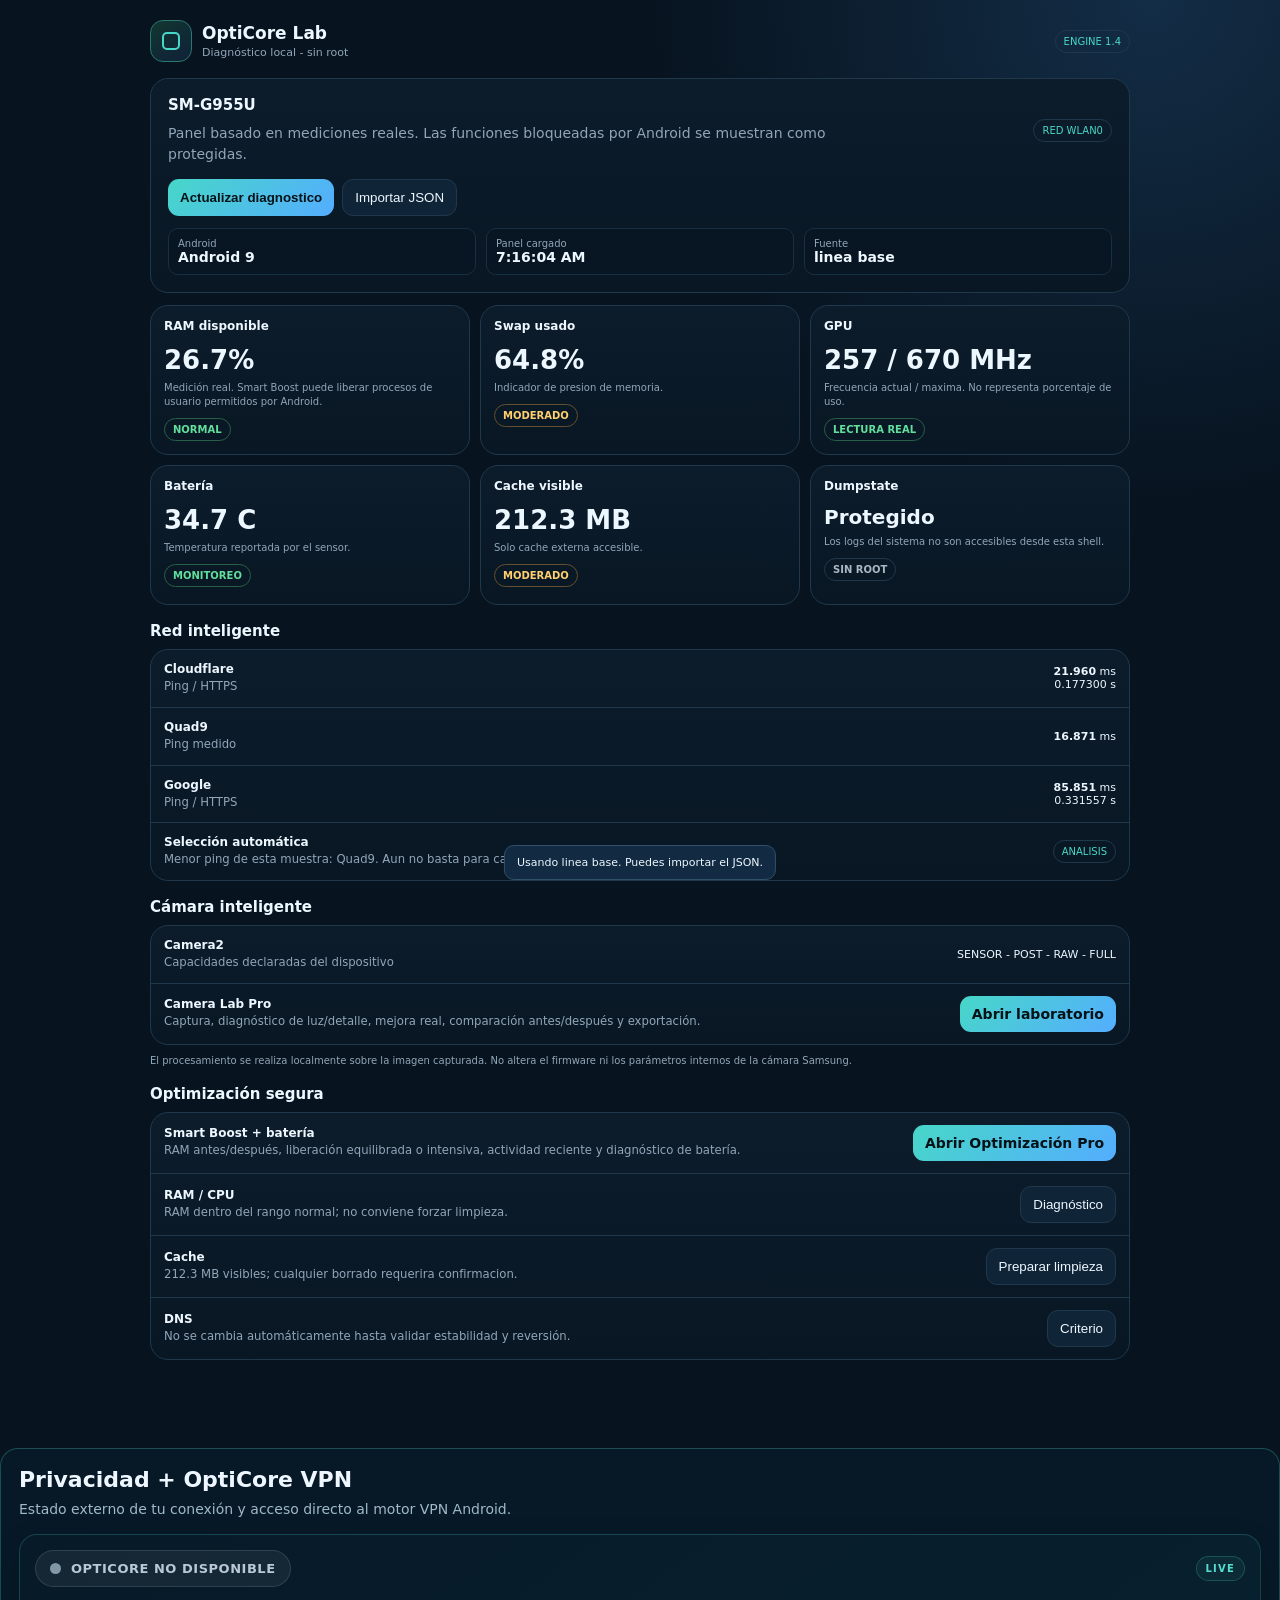
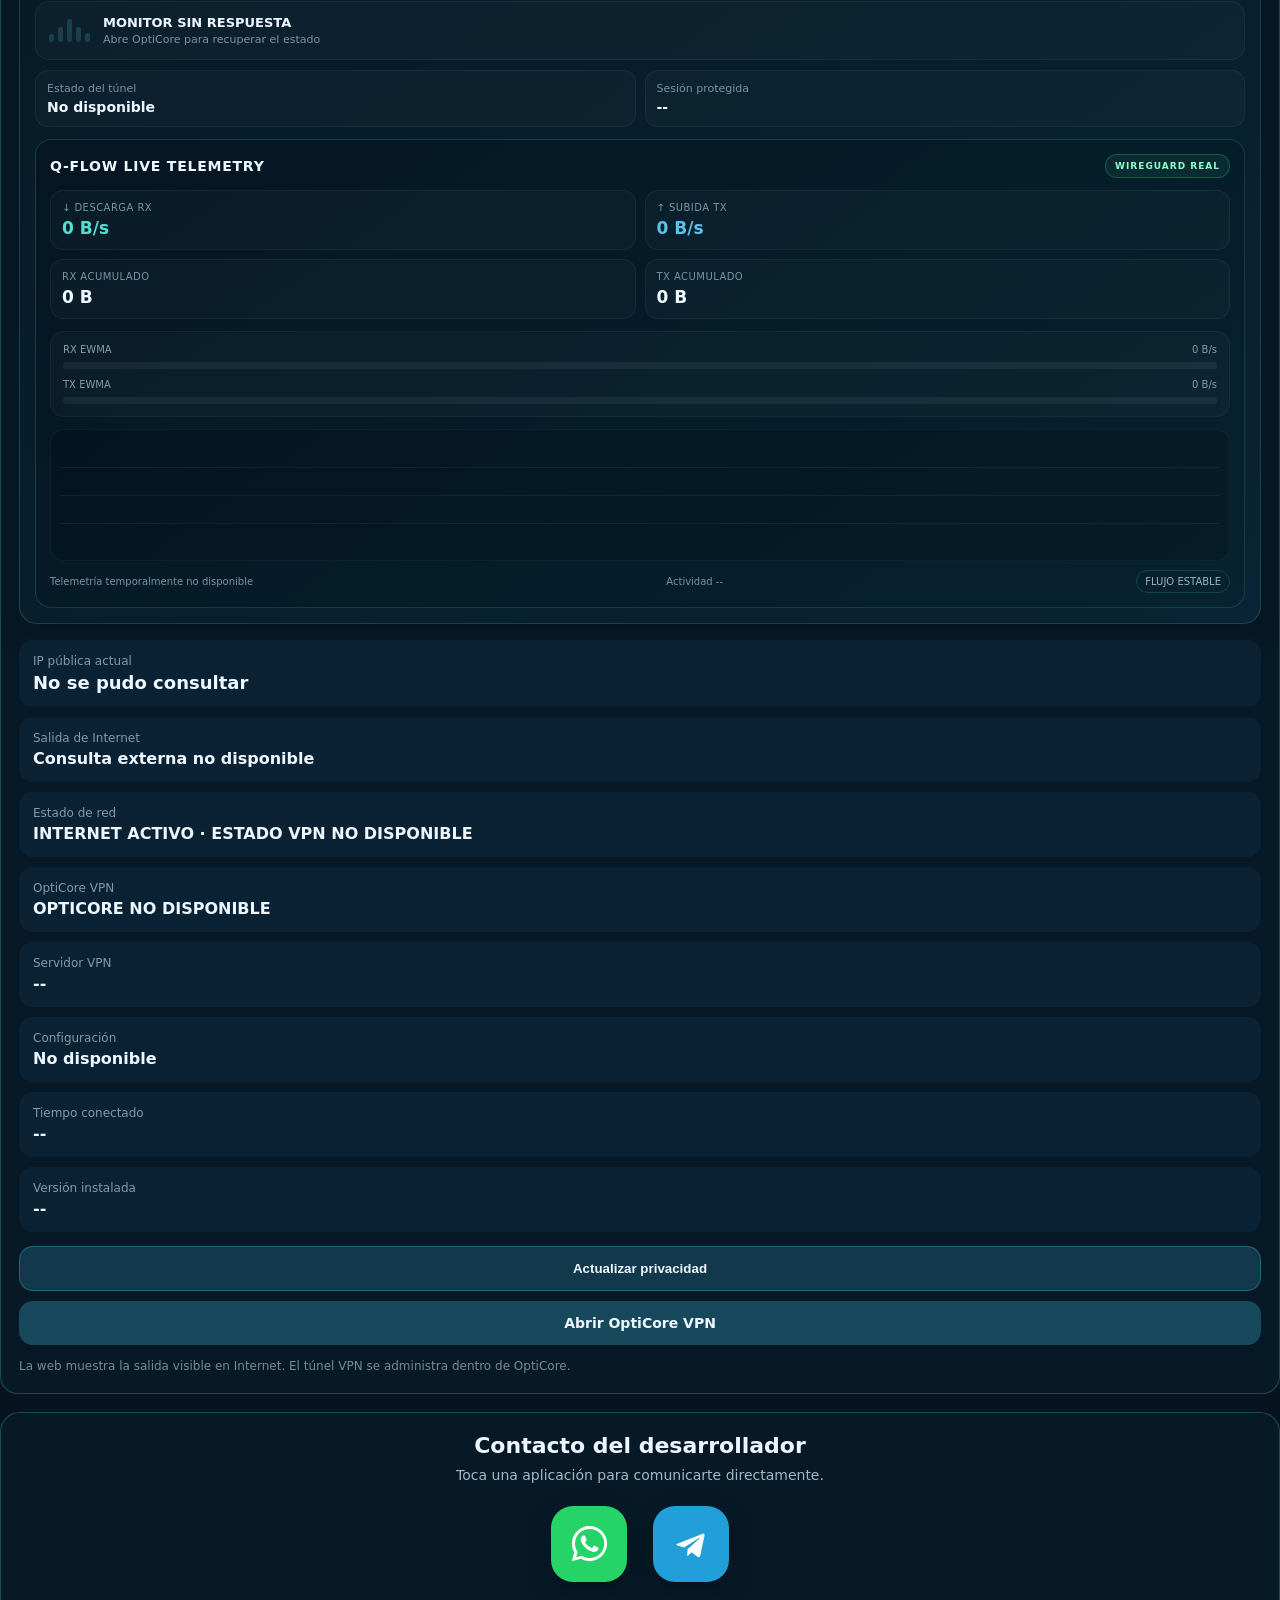
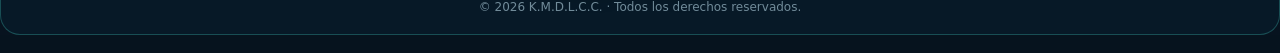
==== web/index.html @ 801ab7a9 "OptiCore 0.3.8: refresh PWA installer script" ====
<!doctype html>
<html lang="es">
<head><style id="opticore-no-flash">html{background:#06131e}body{opacity:1;transition:opacity .14s ease}html.oc-prepaint body{opacity:0;visibility:hidden}</style><script id="opticore-prepaint">document.documentElement.classList.add("oc-prepaint");window.addEventListener("load",function(){requestAnimationFrame(function(){requestAnimationFrame(function(){document.documentElement.classList.remove("oc-prepaint");});});});setTimeout(function(){document.documentElement.classList.remove("oc-prepaint");},2500);</script>
<meta charset="utf-8">
<meta name="viewport" content="width=device-width,initial-scale=1">
<meta name="theme-color" content="#07131f">

<style>
:root{
  --bg:#07131f;--panel:#0c1c2b;--panel2:#102437;--line:#20384c;
  --text:#edf7ff;--muted:#91a6b8;--accent:#47d7c8;--accent2:#70a8ff;
  --ok:#62df9c;--warn:#ffd06f;--lock:#aab7c3
}
*{box-sizing:border-box}
body{
  margin:0;background:
  radial-gradient(circle at 90% 0,#132d46 0,transparent 32rem),var(--bg);
  color:var(--text);font:14px system-ui,-apple-system,Segoe UI,sans-serif
}
.wrap{width:min(980px,calc(100% - 20px));margin:auto;padding:20px 0 70px}
.top,.heroTop,.row{display:flex;align-items:center;justify-content:space-between;gap:12px}
.brand{display:flex;gap:10px;align-items:center}
.logo{width:42px;height:42px;border:1px solid #2b786f;border-radius:13px;background:linear-gradient(145deg,#11372f,#102039);position:relative}
.logo:after{content:"";position:absolute;inset:11px;border:2px solid var(--accent);border-radius:5px}
h1,h2,h3,p{margin:0}
h1{font-size:17px}
h2{font-size:15px;margin-bottom:9px}
h3{font-size:12px}
.muted,.note,small{color:var(--muted)}
.muted{font-size:11px;margin-top:3px}
.tag,.st{font-size:10px;padding:5px 8px;border:1px solid var(--line);border-radius:999px}
.tag{color:var(--accent)}
.hero,.card,.panel{border:1px solid var(--line);background:linear-gradient(180deg,var(--panel),#091724);border-radius:18px}
.hero{padding:17px;margin-top:16px}
.hero p{margin-top:6px;line-height:1.5;color:var(--muted);max-width:680px}
.btns{display:flex;gap:8px;flex-wrap:wrap;margin-top:14px}
.btn,.mode{border:1px solid var(--line);background:var(--panel2);color:var(--text);padding:10px 12px;border-radius:11px}
.btn.primary{border:0;background:linear-gradient(135deg,var(--accent),#54adff);color:#041217;font-weight:800}
#file{display:none}
.meta,.grid{display:grid;gap:10px;margin-top:12px}
.meta{grid-template-columns:repeat(3,1fr)}
.meta div{border:1px solid #172f42;background:#081522;padding:9px;border-radius:10px}
.meta span{display:block;color:var(--muted);font-size:10px}
.grid{grid-template-columns:repeat(3,1fr)}
.card{padding:13px;min-height:140px}
.value{font-size:26px;font-weight:850;margin:12px 0 4px}
.note{font-size:10px;line-height:1.4}
.st{display:inline-block;margin-top:9px;font-weight:800}
.ok{color:var(--ok);border-color:#285f48}
.warn{color:var(--warn);border-color:#63502c}
.lock{color:var(--lock)}
.section{margin-top:17px}
.panel{overflow:hidden}
.row{padding:12px 13px;border-bottom:1px solid var(--line)}
.row:last-child{border:0}
.row strong{font-size:12px}
.right{text-align:right;font-size:11px}
.modes{display:flex;gap:7px;flex-wrap:wrap;padding:12px}
.mode.active{background:var(--accent);color:#041217;font-weight:800}
.info{margin-top:8px;color:var(--muted);font-size:10px;line-height:1.5}
.toast{position:fixed;left:50%;bottom:20px;transform:translate(-50%,25px);opacity:0;background:#122b42;border:1px solid #31516b;padding:10px 12px;border-radius:10px;transition:.2s;max-width:90%;font-size:11px}
.toast.on{opacity:1;transform:translate(-50%,0)}
footer{text-align:center;color:#61788b;font-size:9px;margin-top:22px}
@media(max-width:700px){
  .grid{grid-template-columns:1fr 1fr}.meta{grid-template-columns:1fr}
}
@media(max-width:390px){
  .value{font-size:22px}.card{padding:11px}
}
</style>
<style id="ui-polish-v2">
.row > div:first-child > strong{display:block;margin-bottom:3px}
.row > div:first-child > small{display:block;margin-top:2px;line-height:1.35}
.row .right{flex-shrink:0;margin-left:12px}
.row{align-items:center}
.modes{gap:8px}
.mode{min-height:44px}
.card .note{margin-top:6px}
@media(max-width:390px){
  .row{gap:10px}
  .row .right{max-width:48%}
  .mode{padding:10px 12px}
}
</style><link rel="stylesheet" href="/professional-ui.css?v=3"><link id="oc-favicon" rel="icon" type="image/svg+xml" href="data:image/svg+xml,%3Csvg xmlns=%22http://www.w3.org/2000/svg%22 viewBox=%220 0 64 64%22%3E%3Crect width=%2264%22 height=%2264%22 rx=%2216%22 fill=%22%2307131d%22/%3E%3Cpath d=%22M32 7 51 15v14c0 13-8 23-19 28-11-5-19-15-19-28V15z%22 fill=%22none%22 stroke=%22%2353dfcf%22 stroke-width=%224%22/%3E%3Cpath d=%22M21 31h8l4-10 5 22 4-12h7%22 fill=%22none%22 stroke=%22%235bc0eb%22 stroke-width=%224%22 stroke-linecap=%22round%22 stroke-linejoin=%22round%22/%3E%3C/svg%3E"><title>OptiCore Lab | Diagnóstico y Optimización Android</title><link rel="manifest" href="/manifest.webmanifest"><link rel="apple-touch-icon" href="/icon-192.svg"><meta name="mobile-web-app-capable" content="yes"><meta name="apple-mobile-web-app-capable" content="yes"><meta name="apple-mobile-web-app-status-bar-style" content="black-translucent"><script defer src="/pwa-install.js?v=4"></script></head>
<body>
<main class="wrap">
<header class="top">
  <div class="brand">
    <div class="logo"></div>
    <div>
      <h1>OptiCore Lab</h1>
      <div class="muted">Diagnóstico local - sin root</div>
    </div>
  </div>
  <span class="tag">ENGINE 1.4</span>
</header>

<section class="hero">
  <div class="heroTop">
    <div>
      <h2 id="model">Dispositivo</h2>
      <p>Panel basado en mediciones reales. Las funciones bloqueadas por Android se muestran como protegidas.</p>
    </div>
    <span class="tag" id="net">RED -</span>
  </div>

  <div class="btns">
    <button class="btn primary" id="reload">Actualizar diagnostico</button>
    <button class="btn" id="import">Importar JSON</button>
    <input id="file" type="file" accept=".json,application/json">
  </div>

  <div class="meta">
    <div><span>Android</span><b id="android">-</b></div>
    <div><span>Panel cargado</span><b id="time">-</b></div>
    <div><span>Fuente</span><b id="source">local</b></div>
  </div>
</section>

<section class="grid">
  <article class="card">
    <h3>RAM disponible</h3>
    <div class="value" id="ram">-</div>
    <div class="note">Medición real. Smart Boost puede liberar procesos de usuario permitidos por Android.</div>
    <span class="st" id="ramS">-</span>
  </article>

  <article class="card">
    <h3>Swap usado</h3>
    <div class="value" id="swap">-</div>
    <div class="note">Indicador de presion de memoria.</div>
    <span class="st" id="swapS">-</span>
  </article>

  <article class="card">
    <h3>GPU</h3>
    <div class="value" id="gpu">-</div>
    <div class="note">Frecuencia actual / maxima. No representa porcentaje de uso.</div>
    <span class="st ok">LECTURA REAL</span>
  </article>

  <article class="card">
    <h3>Batería</h3>
    <div class="value" id="temp">-</div>
    <div class="note">Temperatura reportada por el sensor.</div>
    <span class="st ok">MONITOREO</span>
  </article>

  <article class="card">
    <h3>Cache visible</h3>
    <div class="value" id="cache">-</div>
    <div class="note">Solo cache externa accesible.</div>
    <span class="st" id="cacheS">-</span>
  </article>

  <article class="card">
    <h3>Dumpstate</h3>
    <div class="value" style="font-size:20px">Protegido</div>
    <div class="note">Los logs del sistema no son accesibles desde esta shell.</div>
    <span class="st lock">SIN ROOT</span>
  </article>
</section>

<section class="section">
  <h2>Red inteligente</h2>
  <div class="panel">
    <div class="row">
      <div><strong>Cloudflare</strong><small>Ping / HTTPS</small></div>
      <div class="right"><b id="cfp">-</b> ms<br><span id="cfh">-</span> s</div>
    </div>
    <div class="row">
      <div><strong>Quad9</strong><small>Ping medido</small></div>
      <div class="right"><b id="q9p">-</b> ms</div>
    </div>
    <div class="row">
      <div><strong>Google</strong><small>Ping / HTTPS</small></div>
      <div class="right"><b id="gp">-</b> ms<br><span id="gh">-</span> s</div>
    </div>
    <div class="row">
      <div><strong>Selección automática</strong><small id="netAdvice">Necesita varias muestras antes de cambiar DNS.</small></div>
      <span class="tag">ANALISIS</span>
    </div>
  </div>
</section>

<section class="section">
  <h2>Cámara inteligente</h2>
  <div class="panel">
    <div class="row">
      <div><strong>Camera2</strong><small>Capacidades declaradas del dispositivo</small></div>
      <div class="right" id="cam">-</div>
    </div>
    <div class="row">
      <div><strong>Camera Lab Pro</strong><small>Captura, diagnóstico de luz/detalle, mejora real, comparación antes/después y exportación.</small></div>
      <a class="btn primary" href="./camera-lab-pro.html" style="text-decoration:none;text-align:center">Abrir laboratorio</a>
    </div>
  </div>
  <div class="info">El procesamiento se realiza localmente sobre la imagen capturada. No altera el firmware ni los parámetros internos de la cámara Samsung.</div>
</section>

<section class="section">
  <h2>Optimización segura</h2>
  <div class="panel">
    <div class="row">
      <div><strong>Smart Boost + batería</strong><small>RAM antes/después, liberación equilibrada o intensiva, actividad reciente y diagnóstico de batería.</small></div>
      <a class="btn primary" href="./optimizer-pro.html" style="text-decoration:none;text-align:center">Abrir Optimización Pro</a>
    </div>
    <div class="row">
      <div><strong>RAM / CPU</strong><small id="ramAdvice">-</small></div>
      <button class="btn" id="rbtn">Diagnóstico</button>
    </div>
    <div class="row">
      <div><strong>Cache</strong><small id="cacheAdvice">-</small></div>
      <button class="btn" id="cbtn">Preparar limpieza</button>
    </div>
    <div class="row">
      <div><strong>DNS</strong><small>No se cambia automáticamente hasta validar estabilidad y reversión.</small></div>
      <button class="btn" id="dbtn">Criterio</button>
    </div>
  </div>
</section>

</main>

<div class="toast" id="toast"></div>

<script>
const FALLBACK={
  engine_version:"1.1",
  model:"SM-G955U",
  android:"9",
  ram_available_percent:26.7,
  ram_state:"NORMAL",
  swap_used_percent:64.8,
  swap_state:"MODERADO",
  gpu_current_mhz:257,
  gpu_max_mhz:670,
  battery_celsius:"34.7",
  cache_visible_mb:212.3,
  cache_state:"MODERADO",
  network_interface:"wlan0",
  cloudflare_ping_ms:"21.960",
  quad9_ping_ms:"16.871",
  google_ping_ms:"85.851",
  cloudflare_doh_seconds:"0.177300",
  google_doh_seconds:"0.331557",
  camera_manual_sensor:1,
  camera_manual_processing:1,
  camera_raw:1,
  camera_full:1
};

let DATA=FALLBACK;
const $=id=>document.getElementById(id);

function toast(msg){
  const t=$("toast");
  t.textContent=msg;
  t.classList.add("on");
  clearTimeout(window.__toastTimer);
  window.__toastTimer=setTimeout(()=>t.classList.remove("on"),2200);
}

function stateClass(v){
  if(v==="NORMAL"||v==="BAJO") return "ok";
  if(v==="MODERADO") return "warn";
  return "lock";
}

function render(d,source){
  DATA=d;
  $("model").textContent=d.model||"Dispositivo";
  $("android").textContent="Android "+(d.android||"-");
  $("time").textContent=new Date().toLocaleTimeString();
  $("source").textContent=source;
  $("net").textContent="RED "+String(d.network_interface||"-").toUpperCase();

  $("ram").textContent=d.ram_available_percent+"%";
  $("swap").textContent=d.swap_used_percent+"%";
  $("gpu").textContent=d.gpu_current_mhz+" / "+d.gpu_max_mhz+" MHz";
  $("temp").textContent=d.battery_celsius+" C";
  $("cache").textContent=d.cache_visible_mb+" MB";

  [["ramS",d.ram_state],["swapS",d.swap_state],["cacheS",d.cache_state]].forEach(([id,val])=>{
    const el=$(id);
    el.textContent=val;
    el.className="st "+stateClass(val);
  });

  $("cfp").textContent=d.cloudflare_ping_ms;
  $("q9p").textContent=d.quad9_ping_ms;
  $("gp").textContent=d.google_ping_ms;
  $("cfh").textContent=d.cloudflare_doh_seconds;
  $("gh").textContent=d.google_doh_seconds;

  const caps=[];
  if(+d.camera_manual_sensor) caps.push("SENSOR");
  if(+d.camera_manual_processing) caps.push("POST");
  if(+d.camera_raw) caps.push("RAW");
  if(+d.camera_full) caps.push("FULL");
  $("cam").textContent=caps.join(" - ")||"No detectado";

  $("ramAdvice").textContent=
    d.ram_state==="NORMAL"
      ?"RAM dentro del rango normal; no conviene forzar limpieza."
      :"Revisar presion de memoria antes de actuar.";

  $("cacheAdvice").textContent=
    d.cache_visible_mb+" MB visibles; cualquier borrado requerira confirmacion.";

  const samples=[
    ["Cloudflare",Number(d.cloudflare_ping_ms)],
    ["Quad9",Number(d.quad9_ping_ms)],
    ["Google",Number(d.google_ping_ms)]
  ].filter(x=>Number.isFinite(x[1])).sort((a,b)=>a[1]-b[1]);

  if(samples[0]){
    $("netAdvice").textContent=
      "Menor ping de esta muestra: "+samples[0][0]+
      ". Aun no basta para cambiar DNS.";
  }
}

async function loadJson(){
  try{
    const r=await fetch("data/device-status.json?t="+Date.now(),{cache:"no-store"});
    if(!r.ok) throw new Error("HTTP");
    const d=await r.json();
    render(d,"device-status.json");
    toast("Diagnóstico cargado");
  }catch(e){
    render(DATA,"linea base");
    toast("Usando linea base. Puedes importar el JSON.");
  }
}

$("reload").onclick=loadJson;
$("import").onclick=()=>$("file").click();

$("file").onchange=async e=>{
  try{
    const file=e.target.files[0];
    if(!file) return;
    const d=JSON.parse(await file.text());
    render(d,"JSON importado");
    toast("JSON importado");
  }catch(e){
    toast("JSON no valido");
  }
};

document.querySelectorAll(".mode[data-m]").forEach(btn=>{
  btn.onclick=()=>{
    document.querySelectorAll(".mode[data-m]").forEach(x=>x.classList.remove("active"));
    btn.classList.add("active");
    localStorage.setItem("dolCam",btn.dataset.m);
    toast("Perfil "+btn.dataset.m+" seleccionado");
  };
});

const resetCameraMode=$("reset");
if(resetCameraMode){
  resetCameraMode.onclick=()=>{
    localStorage.removeItem("dolCam");
    document.querySelectorAll(".mode[data-m]").forEach(x=>{
      x.classList.toggle("active",x.dataset.m==="AUTO");
    });
    toast("Perfil restaurado a Auto");
  };
}

$("rbtn").onclick=()=>{
  toast(DATA.ram_state==="NORMAL"
    ?"No se recomienda liberar RAM agresivamente."
    :"Primero hay que medir la presion real de memoria.");
};

$("cbtn").onclick=()=>{
  toast("Modo seguro: todavia no se ha borrado nada.");
};

$("dbtn").onclick=()=>{
  toast("DNS automatico: multiples muestras, estabilidad y reversion.");
};

const savedMode=localStorage.getItem("dolCam");
if(savedMode){
  document.querySelectorAll(".mode[data-m]").forEach(x=>{
    x.classList.toggle("active",x.dataset.m===savedMode);
  });
}

render(FALLBACK,"linea base");
loadJson();
</script>
<script src="/live.js?v=4"></script><script src="/smart-clean.js?v=4"></script><script src="/professional-ui.js?v=3"></script><script src="/cache-sync.js?v=4"></script><script src="/connection-guard.js?v=3"></script><script src="/resource-panel.js?v=3"></script><script src="/resource-summary.js?v=3"></script><section id="opticore-bridge-v1" style="margin:18px 0;padding:18px;border:1px solid rgba(72,213,202,.28);border-radius:18px;background:rgba(7,27,41,.86)">
<div style="font-size:22px;font-weight:800;color:#eef7ff">Privacidad + OptiCore VPN</div>
<div style="margin-top:7px;color:#9fb9c8;line-height:1.5">Estado externo de tu conexión y acceso directo al motor VPN Android.</div>
<div style="display:grid;gap:10px;margin-top:16px">
<div style="padding:14px;border-radius:14px;background:rgba(13,38,56,.75)"><div style="font-size:12px;color:#7f9aaa">IP pública actual</div><div id="opticorePublicIp" style="font-size:18px;font-weight:800;margin-top:4px">Comprobando...</div></div>
<div style="padding:14px;border-radius:14px;background:rgba(13,38,56,.75)"><div style="font-size:12px;color:#7f9aaa">Salida de Internet</div><div id="opticoreLocation" style="font-size:16px;font-weight:700;margin-top:4px">Comprobando...</div></div>
<div style="padding:14px;border-radius:14px;background:rgba(13,38,56,.75)"><div style="font-size:12px;color:#7f9aaa">Estado de red</div><div id="opticoreNetwork" style="font-size:16px;font-weight:700;margin-top:4px">Analizando...</div></div>
</div>
<button id="opticoreRefresh" style="width:100%;margin-top:14px;padding:14px;border-radius:14px;border:1px solid rgba(72,213,202,.3);background:#12384b;color:#eef7ff;font-weight:800">Actualizar privacidad</button>
<a href="opticorevpn://control" style="display:block;margin-top:10px;padding:14px 16px;border-radius:14px;text-align:center;text-decoration:none;font-weight:800;background:#17485b;color:#eef7ff">Abrir OptiCore VPN</a>
<div style="margin-top:12px;font-size:12px;line-height:1.5;color:#718b99">La web muestra la salida visible en Internet. El túnel VPN se administra dentro de OptiCore.</div>
</section>
<script id="opticore-bridge-v2-script">
(function(){
var ip=document.getElementById("opticorePublicIp");
var loc=document.getElementById("opticoreLocation");
var net=document.getElementById("opticoreNetwork");
var btn=document.getElementById("opticoreRefresh");
async function refreshPrivacy(){
if(!navigator.onLine){net.textContent="SIN CONEXIÓN";ip.textContent="No disponible";loc.textContent="No disponible";return;}
net.textContent="INTERNET ACTIVO";ip.textContent="Comprobando...";loc.textContent="Comprobando...";btn.disabled=true;
try{
var r=await fetch("https://ipapi.co/json/?t="+Date.now(),{cache:"no-store"});
if(!r.ok)throw new Error("http");
var d=await r.json();
ip.textContent=d.ip||"No disponible";
var p=[];if(d.country_name)p.push(d.country_name);if(d.city)p.push(d.city);
loc.textContent=p.length?p.join(" · "):"Ubicación no disponible";
}catch(e){ip.textContent="No se pudo consultar";loc.textContent="Consulta externa no disponible";}
btn.disabled=false;
}
btn.addEventListener("click",refreshPrivacy);
window.addEventListener("online",refreshPrivacy);
window.addEventListener("offline",refreshPrivacy);
refreshPrivacy();
})();
</script>
<section id="developer-contact-v3" style="margin:18px 0;padding:20px;border:1px solid rgba(72,213,202,.28);border-radius:20px;background:rgba(7,27,41,.86);text-align:center">
<div style="font-size:22px;font-weight:800;color:#eef7ff">Contacto del desarrollador</div>
<div style="margin-top:7px;color:#9fb9c8;line-height:1.5">Toca una aplicación para comunicarte directamente.</div>
<div style="display:flex;justify-content:center;align-items:center;gap:26px;margin-top:20px">
<a href="whatsapp://send?phone=50767833122" aria-label="Abrir WhatsApp" title="WhatsApp" style="width:76px;height:76px;display:flex;align-items:center;justify-content:center;border-radius:22px;background:#25D366;box-shadow:0 8px 22px rgba(0,0,0,.28);text-decoration:none;transition:transform .15s ease">
<svg viewBox="0 0 32 32" width="47" height="47" aria-hidden="true"><path fill="#fff" d="M16.03 4C9.39 4 4 9.39 4 16.03c0 2.12.55 4.18 1.59 6L4 28l6.13-1.55a12 12 0 0 0 5.9 1.55h.01C22.68 28 28 22.61 28 16S22.67 4 16.03 4zm0 21.98h-.01a9.94 9.94 0 0 1-5.06-1.39l-.36-.21-3.64.92.97-3.54-.24-.37A9.96 9.96 0 1 1 16.03 25.98zm5.47-7.46c-.3-.15-1.77-.87-2.04-.97-.27-.1-.47-.15-.67.15-.2.3-.77.97-.94 1.17-.17.2-.35.22-.65.07-.3-.15-1.27-.47-2.42-1.5-.89-.8-1.5-1.78-1.67-2.08-.18-.3-.02-.46.13-.61.14-.14.3-.35.45-.52.15-.18.2-.3.3-.5.1-.2.05-.37-.02-.52-.08-.15-.67-1.61-.92-2.2-.24-.58-.49-.5-.67-.51h-.57c-.2 0-.52.08-.79.37-.27.3-1.04 1.02-1.04 2.49s1.07 2.89 1.22 3.09c.15.2 2.1 3.21 5.08 4.5.71.31 1.27.49 1.7.63.71.23 1.36.2 1.87.12.57-.09 1.77-.72 2.02-1.42.25-.7.25-1.3.17-1.42-.07-.13-.27-.2-.57-.35z"/></svg>
</a>
<a href="tg://resolve?domain=kc_c1990" aria-label="Abrir Telegram" title="Telegram" style="width:76px;height:76px;display:flex;align-items:center;justify-content:center;border-radius:22px;background:#229ED9;box-shadow:0 8px 22px rgba(0,0,0,.28);text-decoration:none;transition:transform .15s ease">
<svg viewBox="0 0 240 240" width="48" height="48" aria-hidden="true"><path fill="#fff" d="M179.1 69.3L54.5 117.3c-8.5 3.4-8.4 8.1-1.6 10.2l31.9 10 73.8-46.6c3.5-2.1 6.7-1 4.1 1.3l-59.8 54-2.2 32.8c3.2 0 4.6-1.5 6.4-3.2l15.4-15 32 23.6c5.9 3.2 10.1 1.6 11.6-5.5l21.2-99.8c2.2-8.7-3.3-12.6-8.2-10.4z"/></svg>
</a>
</div>
<div style="margin-top:18px;font-size:12px;color:#718b99">© 2026 K.M.D.L.C.C. · Todos los derechos reservados.</div>
</section>
<style id="opticore-status-pro-v1">
.oc-secmon{margin:14px 0 16px;padding:15px;border-radius:18px;background:linear-gradient(145deg,rgba(7,26,40,.96),rgba(10,39,55,.82));border:1px solid rgba(83,223,207,.20);box-shadow:0 12px 30px rgba(0,0,0,.18)}
.oc-sec-head{display:flex;align-items:center;justify-content:space-between;gap:10px;flex-wrap:wrap}
.oc-pill{display:inline-flex;align-items:center;gap:10px;padding:10px 14px;border-radius:999px;font-size:13px;font-weight:900;letter-spacing:.04em;border:1px solid rgba(255,255,255,.08)}
.oc-dot{width:11px;height:11px;border-radius:50%}
.oc-pill.on{color:#a8ffd0;background:rgba(28,101,68,.25);border-color:rgba(73,227,138,.32)}
.oc-pill.on .oc-dot{background:#49e38a;animation:ocPulse 1.7s infinite}
.oc-pill.off{color:#ffb0bd;background:rgba(105,30,47,.25);border-color:rgba(255,95,122,.30)}
.oc-pill.off .oc-dot{background:#ff5f7a}
.oc-pill.wait{color:#ffe09b;background:rgba(113,83,22,.22);border-color:rgba(244,185,66,.28)}
.oc-pill.wait .oc-dot{background:#f4b942;animation:ocPulseAmber 1.4s infinite}
.oc-pill.na{color:#b8c9d5;background:rgba(80,95,108,.20);border-color:rgba(160,180,195,.18)}
.oc-pill.na .oc-dot{background:#8297a5}
.oc-live{font-size:10px;font-weight:900;letter-spacing:.12em;color:#53dfcf;padding:6px 9px;border-radius:999px;border:1px solid rgba(83,223,207,.22);background:rgba(83,223,207,.06)}
.oc-flow{display:flex;align-items:center;gap:12px;margin-top:14px;padding:13px;border-radius:14px;background:rgba(255,255,255,.025);border:1px solid rgba(255,255,255,.05)}
.oc-bars{height:24px;display:flex;align-items:flex-end;gap:4px;min-width:42px}
.oc-bars i{display:block;width:5px;border-radius:999px;background:linear-gradient(180deg,#53dfcf,#5bc0eb);transform-origin:bottom;animation:ocBar 1s ease-in-out infinite}
.oc-bars i:nth-child(1){height:8px;animation-delay:0s}.oc-bars i:nth-child(2){height:15px;animation-delay:.12s}.oc-bars i:nth-child(3){height:23px;animation-delay:.24s}.oc-bars i:nth-child(4){height:15px;animation-delay:.36s}.oc-bars i:nth-child(5){height:9px;animation-delay:.48s}
.oc-bars.idle i{animation:none;opacity:.18}
.oc-flow-main{min-width:0;flex:1}.oc-flow-title{font-size:13px;font-weight:900;color:#eef7ff}.oc-flow-sub{font-size:11px;color:#7894a5;margin-top:3px;overflow:hidden;text-overflow:ellipsis;white-space:nowrap}
.oc-sec-grid{display:grid;grid-template-columns:1fr 1fr;gap:9px;margin-top:10px}
.oc-mini{padding:11px;border-radius:13px;background:rgba(255,255,255,.025);border:1px solid rgba(255,255,255,.05)}
.oc-mini-k{font-size:11px;color:#7894a5}.oc-mini-v{margin-top:4px;font-size:14px;font-weight:850;color:#eef7ff}
@keyframes ocBar{0%,100%{transform:scaleY(.35);opacity:.4}50%{transform:scaleY(1);opacity:1}}
@keyframes ocPulse{0%{box-shadow:0 0 0 0 rgba(73,227,138,.55)}70%{box-shadow:0 0 0 10px rgba(73,227,138,0)}100%{box-shadow:0 0 0 0 rgba(73,227,138,0)}}
@keyframes ocPulseAmber{0%{box-shadow:0 0 0 0 rgba(244,185,66,.5)}70%{box-shadow:0 0 0 10px rgba(244,185,66,0)}100%{box-shadow:0 0 0 0 rgba(244,185,66,0)}}
</style>
<script id="opticore-status-pro-v1-script">
(function(){
function fmt(total){total=Math.max(0,Number(total)||0);var h=Math.floor(total/3600),m=Math.floor((total%3600)/60),s=Math.floor(total%60);function p(n){return n<10?"0"+n:n}return h>0?h+":"+p(m)+":"+p(s):p(m)+":"+p(s)}
function ensure(){var host=document.getElementById("opticore-bridge-v1");if(!host)return null;var box=document.getElementById("ocSecurityMonitor");if(box)return box;box=document.createElement("div");box.id="ocSecurityMonitor";box.className="oc-secmon";box.innerHTML="<div class=\"oc-sec-head\"><div id=\"ocMainPill\" class=\"oc-pill wait\"><span class=\"oc-dot\"></span><span id=\"ocMainText\">VERIFICANDO VPN</span></div><div class=\"oc-live\">LIVE</div></div><div class=\"oc-flow\"><div id=\"ocBars\" class=\"oc-bars idle\"><i></i><i></i><i></i><i></i><i></i></div><div class=\"oc-flow-main\"><div id=\"ocFlowTitle\" class=\"oc-flow-title\">Analizando túnel seguro</div><div id=\"ocFlowSub\" class=\"oc-flow-sub\">Esperando estado de OptiCore</div></div></div><div class=\"oc-sec-grid\"><div class=\"oc-mini\"><div class=\"oc-mini-k\">Estado del túnel</div><div id=\"ocTunnelPro\" class=\"oc-mini-v\">Comprobando...</div></div><div class=\"oc-mini\"><div class=\"oc-mini-k\">Sesión protegida</div><div id=\"ocSessionPro\" class=\"oc-mini-v\">--</div></div></div>";var grid=document.getElementById("opticoreNetwork");var anchor=grid&&grid.parentElement&&grid.parentElement.parentElement;if(anchor&&anchor.parentElement===host)host.insertBefore(box,anchor);else host.appendChild(box);return box}
function paint(mode,d){ensure();var pill=document.getElementById("ocMainPill"),txt=document.getElementById("ocMainText"),bars=document.getElementById("ocBars"),title=document.getElementById("ocFlowTitle"),sub=document.getElementById("ocFlowSub"),tun=document.getElementById("ocTunnelPro"),ses=document.getElementById("ocSessionPro");if(!pill)return;pill.className="oc-pill "+mode;if(mode==="on"){txt.textContent="VPN PROTEGIDA";bars.className="oc-bars";title.textContent="CANAL CIFRADO ACTIVO";sub.textContent=d&&d.endpoint?d.endpoint:"OptiCore VPN";tun.textContent="WireGuard conectado";ses.textContent=fmt(d&&d.connected_seconds)}else if(mode==="off"){txt.textContent="VPN DESCONECTADA";bars.className="oc-bars idle";title.textContent="TÚNEL INACTIVO";sub.textContent="El tráfico no está usando OptiCore VPN";tun.textContent="Desconectado";ses.textContent="00:00"}else if(mode==="na"){txt.textContent="OPTICORE NO DISPONIBLE";bars.className="oc-bars idle";title.textContent="MONITOR SIN RESPUESTA";sub.textContent="Abre OptiCore para recuperar el estado";tun.textContent="No disponible";ses.textContent="--"}else{txt.textContent="VERIFICANDO VPN";bars.className="oc-bars";title.textContent="ANALIZANDO TÚNEL";sub.textContent="Consultando OptiCore local";tun.textContent="Comprobando...";ses.textContent="--"}}
async function refresh(){ensure();if(!navigator.onLine){paint("off");return}try{var r=await fetch("http://127.0.0.1:8767/status?t="+Date.now(),{cache:"no-store"});if(!r.ok)throw new Error("http");var d=await r.json();paint(d.connected?"on":"off",d)}catch(e){paint("na")}}
if(document.readyState==="loading"){document.addEventListener("DOMContentLoaded",function(){ensure();refresh()})}else{ensure();refresh()}
setInterval(refresh,3000);window.addEventListener("focus",refresh);window.addEventListener("online",refresh);window.addEventListener("offline",refresh);
})();
</script>
<style id="qflow-live-v2-style">
#qflowLiveV2{margin-top:12px;padding:14px;border-radius:16px;border:1px solid rgba(83,223,207,.18);background:linear-gradient(145deg,rgba(5,22,34,.96),rgba(7,34,48,.86));overflow:hidden}
.qf-head{display:flex;align-items:center;justify-content:space-between;gap:10px;margin-bottom:12px}
.qf-title{font-size:14px;font-weight:900;letter-spacing:.055em;color:#eefaff}
.qf-real{font-size:9px;font-weight:900;letter-spacing:.11em;padding:6px 9px;border-radius:999px;color:#8effc4;background:rgba(73,227,138,.08);border:1px solid rgba(73,227,138,.25)}
.qf-grid{display:grid;grid-template-columns:1fr 1fr;gap:9px}
.qf-cell{padding:11px;border-radius:13px;background:rgba(255,255,255,.025);border:1px solid rgba(255,255,255,.05);min-width:0}
.qf-k{font-size:10px;letter-spacing:.045em;color:#7894a5}
.qf-v{font-size:17px;font-weight:900;margin-top:5px;color:#eefaff;overflow:hidden;text-overflow:ellipsis;white-space:nowrap}
.qf-v.rx{color:#53dfcf}.qf-v.tx{color:#5bc0eb}
.qf-meter{margin-top:12px;padding:12px;border-radius:14px;background:rgba(255,255,255,.022);border:1px solid rgba(255,255,255,.045)}
.qf-meter-head{display:flex;justify-content:space-between;gap:8px;align-items:center;font-size:10px;color:#839dab;margin-bottom:7px}
.qf-track{height:7px;border-radius:999px;background:rgba(255,255,255,.06);overflow:hidden}
.qf-fill{height:100%;width:0;border-radius:999px;transition:width .45s ease}
#qfRxFill{background:linear-gradient(90deg,#1c756f,#53dfcf)}
#qfTxFill{background:linear-gradient(90deg,#285c86,#5bc0eb)}
.qf-chart{margin-top:12px;padding:9px;border-radius:14px;background:rgba(0,0,0,.13);border:1px solid rgba(255,255,255,.045)}
#qfCanvas{display:block;width:100%;height:112px}
.qf-foot{display:flex;align-items:center;justify-content:space-between;gap:8px;margin-top:9px;font-size:10px;color:#7894a5;flex-wrap:wrap}
.qf-burst{padding:5px 8px;border-radius:999px;border:1px solid rgba(83,223,207,.18);color:#9ab3c0}
.qf-burst.hot{color:#ffd67a;border-color:rgba(255,190,70,.30);background:rgba(255,190,70,.07)}
@media(max-width:430px){.qf-v{font-size:15px}.qf-grid{gap:7px}.qf-cell{padding:10px}}
</style>
<script id="qflow-live-v2">
(function(){
var API="http://127.0.0.1:8767/status";
var rxHistory=[];
var txHistory=[];
var MAX_POINTS=48;
function num(v){v=Number(v);return Number.isFinite(v)&&v>0?v:0}
function fmtRate(v){v=num(v);if(v>=1048576)return (v/1048576).toFixed(2)+" MB/s";if(v>=1024)return (v/1024).toFixed(1)+" KB/s";return Math.round(v)+" B/s"}
function fmtBytes(v){v=num(v);if(v>=1073741824)return (v/1073741824).toFixed(2)+" GB";if(v>=1048576)return (v/1048576).toFixed(2)+" MB";if(v>=1024)return (v/1024).toFixed(1)+" KB";return Math.round(v)+" B"}
function ensure(){
var host=document.getElementById("ocSecurityMonitor");
if(!host)return null;
var old=document.getElementById("qflowLiveV2");
if(old)return old;
var box=document.createElement("section");
box.id="qflowLiveV2";
box.innerHTML=`<div class="qf-head"><div class="qf-title">Q-FLOW LIVE TELEMETRY</div><div class="qf-real">WIREGUARD REAL</div></div><div class="qf-grid"><div class="qf-cell"><div class="qf-k">↓ DESCARGA RX</div><div id="qfRxRate" class="qf-v rx">0 B/s</div></div><div class="qf-cell"><div class="qf-k">↑ SUBIDA TX</div><div id="qfTxRate" class="qf-v tx">0 B/s</div></div><div class="qf-cell"><div class="qf-k">RX ACUMULADO</div><div id="qfRxTotal" class="qf-v">0 B</div></div><div class="qf-cell"><div class="qf-k">TX ACUMULADO</div><div id="qfTxTotal" class="qf-v">0 B</div></div></div><div class="qf-meter"><div class="qf-meter-head"><span>RX EWMA</span><span id="qfRxSmooth">0 B/s</span></div><div class="qf-track"><div id="qfRxFill" class="qf-fill"></div></div><div class="qf-meter-head" style="margin-top:10px"><span>TX EWMA</span><span id="qfTxSmooth">0 B/s</span></div><div class="qf-track"><div id="qfTxFill" class="qf-fill"></div></div></div><div class="qf-chart"><canvas id="qfCanvas"></canvas></div><div class="qf-foot"><span id="qfSamples">Esperando telemetría...</span><span id="qfActivity">Actividad --</span><span id="qfBurst" class="qf-burst">FLUJO ESTABLE</span></div>`;
host.appendChild(box);
return box;
}
function historyPush(a,b){rxHistory.push(a);txHistory.push(b);if(rxHistory.length>MAX_POINTS)rxHistory.shift();if(txHistory.length>MAX_POINTS)txHistory.shift()}
function activityIndex(v){v=num(v);var max=5*1024*1024;var x=Math.log1p(v)/Math.log1p(max);return Math.max(0,Math.min(100,Math.round(x*100)))}
function draw(){
var canvas=document.getElementById("qfCanvas");if(!canvas)return;
var rect=canvas.getBoundingClientRect();var dpr=Math.min(window.devicePixelRatio||1,2);var w=Math.max(280,Math.round(rect.width));var h=112;
canvas.width=Math.round(w*dpr);canvas.height=Math.round(h*dpr);
var c=canvas.getContext("2d");c.setTransform(dpr,0,0,dpr,0,0);c.clearRect(0,0,w,h);
c.strokeStyle="rgba(255,255,255,.055)";c.lineWidth=1;
for(var g=1;g<4;g++){var gy=Math.round(h*g/4)+.5;c.beginPath();c.moveTo(0,gy);c.lineTo(w,gy);c.stroke()}
var maxV=1;for(var i=0;i<rxHistory.length;i++){maxV=Math.max(maxV,rxHistory[i],txHistory[i])}
function line(arr,color){if(arr.length<2)return;c.beginPath();for(var j=0;j<arr.length;j++){var x=(j/(MAX_POINTS-1))*w;var y=h-8-(arr[j]/maxV)*(h-18);if(j===0)c.moveTo(x,y);else c.lineTo(x,y)}c.strokeStyle=color;c.lineWidth=2;c.stroke()}
line(rxHistory,"#53dfcf");line(txHistory,"#5bc0eb");
}
function setText(id,value){var e=document.getElementById(id);if(e)e.textContent=value}
async function refresh(){
if(!ensure())return;
try{
var r=await fetch(API+"?qflow="+Date.now(),{cache:"no-store"});if(!r.ok)throw new Error("HTTP "+r.status);var d=await r.json();
if(d.telemetry_source!=="wireguard_backend")throw new Error("Fuente no válida");
var rx=num(d.rx_bps),tx=num(d.tx_bps),rxs=num(d.rx_ewma_bps),txs=num(d.tx_ewma_bps);
setText("qfRxRate",fmtRate(rx));setText("qfTxRate",fmtRate(tx));setText("qfRxTotal",fmtBytes(d.rx_bytes));setText("qfTxTotal",fmtBytes(d.tx_bytes));setText("qfRxSmooth",fmtRate(rxs));setText("qfTxSmooth",fmtRate(txs));
var combined=rxs+txs;var act=activityIndex(combined);setText("qfActivity","Actividad log "+act+"/100");
var rxFill=document.getElementById("qfRxFill"),txFill=document.getElementById("qfTxFill");if(rxFill)rxFill.style.width=activityIndex(rxs)+"%";if(txFill)txFill.style.width=activityIndex(txs)+"%";
var burst=document.getElementById("qfBurst");if(burst){if(d.burst){burst.className="qf-burst hot";burst.textContent="RÁFAGA z="+Number(d.burst_z||0).toFixed(2)}else{burst.className="qf-burst";burst.textContent="FLUJO ESTABLE"}}
setText("qfSamples","Muestras "+Number(d.telemetry_samples||0)+" · "+(d.connected?"Túnel activo":"Túnel inactivo"));
historyPush(rxs,txs);draw();
}catch(e){setText("qfSamples","Telemetría temporalmente no disponible")}
}
if(document.readyState==="loading"){document.addEventListener("DOMContentLoaded",function(){ensure();refresh()})}else{ensure();refresh()}
setInterval(refresh,1000);window.addEventListener("focus",refresh);window.addEventListener("resize",draw);
})();
</script>
</body>
</html><script id="opticore-live-v3">
(function(){
  var net=document.getElementById("opticoreNetwork");
  var refresh=document.getElementById("opticoreRefresh");
  if(!net)return;

  var grid=net.parentElement&&net.parentElement.parentElement;
  if(!grid)return;

  function addCard(id,label){
    if(document.getElementById(id))return;
    var card=document.createElement("div");
    card.style.cssText="padding:14px;border-radius:14px;background:rgba(13,38,56,.75)";
    var title=document.createElement("div");
    title.style.cssText="font-size:12px;color:#7f9aaa";
    title.textContent=label;
    var value=document.createElement("div");
    value.id=id;
    value.style.cssText="font-size:16px;font-weight:800;margin-top:4px";
    value.textContent="Comprobando...";
    card.appendChild(title);
    card.appendChild(value);
    grid.appendChild(card);
  }

  addCard("opticoreVpnState","OptiCore VPN");
  addCard("opticoreEndpoint","Servidor VPN");
  addCard("opticoreConfigState","Configuración");
  addCard("opticoreConnectedTime","Tiempo conectado");
  addCard("opticoreVersion","Versión instalada");

  var vpn=document.getElementById("opticoreVpnState");
  var endpoint=document.getElementById("opticoreEndpoint");
  var config=document.getElementById("opticoreConfigState");
  var duration=document.getElementById("opticoreConnectedTime");
  var version=document.getElementById("opticoreVersion");

  function pad(n){
    n=Number(n)||0;
    return n<10?"0"+n:String(n);
  }

  function formatTime(total){
    total=Math.max(0,Number(total)||0);
    var h=Math.floor(total/3600);
    var m=Math.floor((total%3600)/60);
    var s=Math.floor(total%60);
    if(h>0)return h+":"+pad(m)+":"+pad(s);
    return pad(m)+":"+pad(s);
  }

  async function readOptiCore(){
    try{
      var r=await fetch("http://127.0.0.1:8767/status?t="+Date.now(),{
        cache:"no-store"
      });

      if(!r.ok)throw new Error("HTTP "+r.status);

      var d=await r.json();

      vpn.textContent=d.connected?
        "PROTECCIÓN ACTIVA":
        "DESCONECTADA";

      endpoint.textContent=d.endpoint||"--";
      config.textContent=d.has_config?
        "GUARDADA":
        "NO GUARDADA";

      duration.textContent=d.connected?
        formatTime(d.connected_seconds):
        "00:00";

      version.textContent=d.version||"--";

      if(!navigator.onLine){
        net.textContent="SIN CONEXIÓN";
      }else if(d.connected){
        net.textContent="INTERNET + VPN ACTIVOS";
      }else{
        net.textContent="INTERNET ACTIVO · VPN DESCONECTADA";
      }

    }catch(e){
      vpn.textContent="OPTICORE NO DISPONIBLE";
      endpoint.textContent="--";
      config.textContent="No disponible";
      duration.textContent="--";
      version.textContent="--";

      if(navigator.onLine){
        net.textContent="INTERNET ACTIVO · ESTADO VPN NO DISPONIBLE";
      }else{
        net.textContent="SIN CONEXIÓN";
      }
    }
  }

  if(refresh){
    refresh.addEventListener("click",function(){
      setTimeout(readOptiCore,150);
    });
  }

  window.addEventListener("focus",readOptiCore);
  document.addEventListener("visibilitychange",function(){
    if(!document.hidden)readOptiCore();
  });

  readOptiCore();
  setInterval(readOptiCore,5000);
})();
</script>
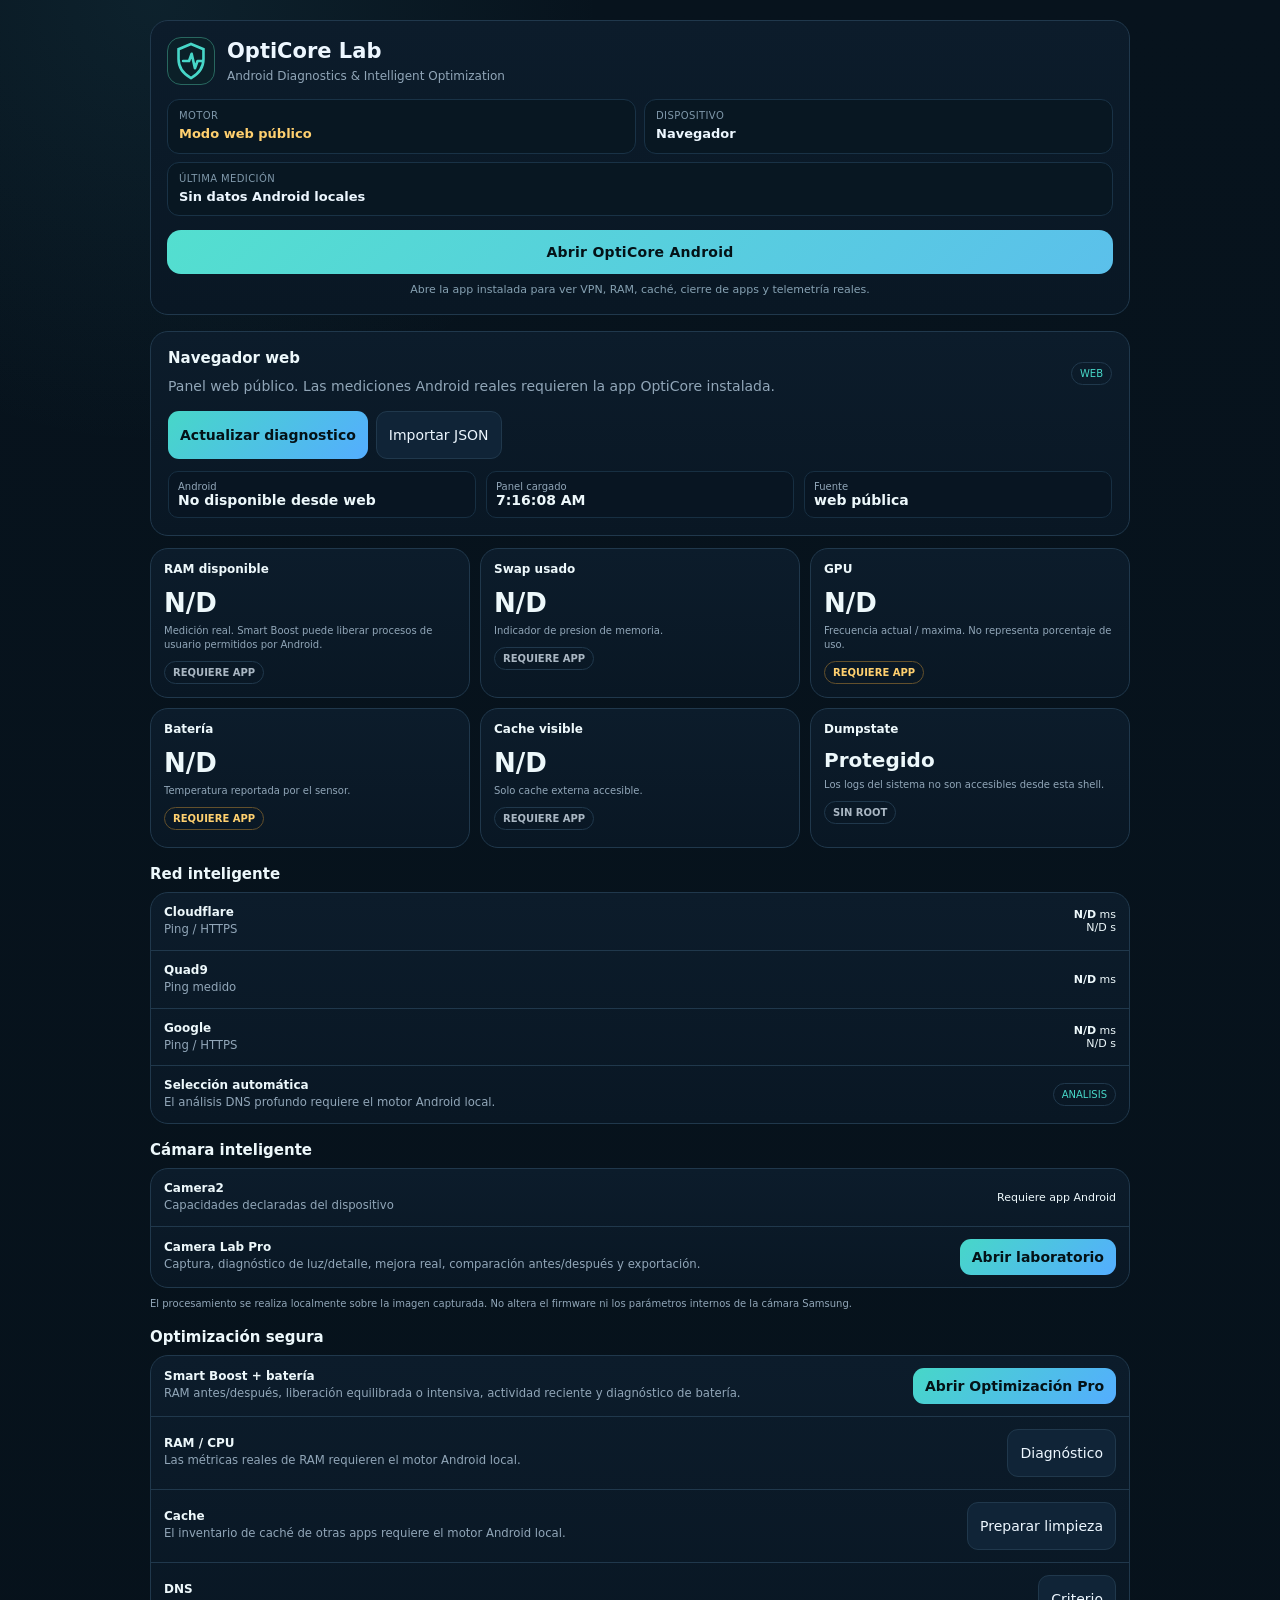
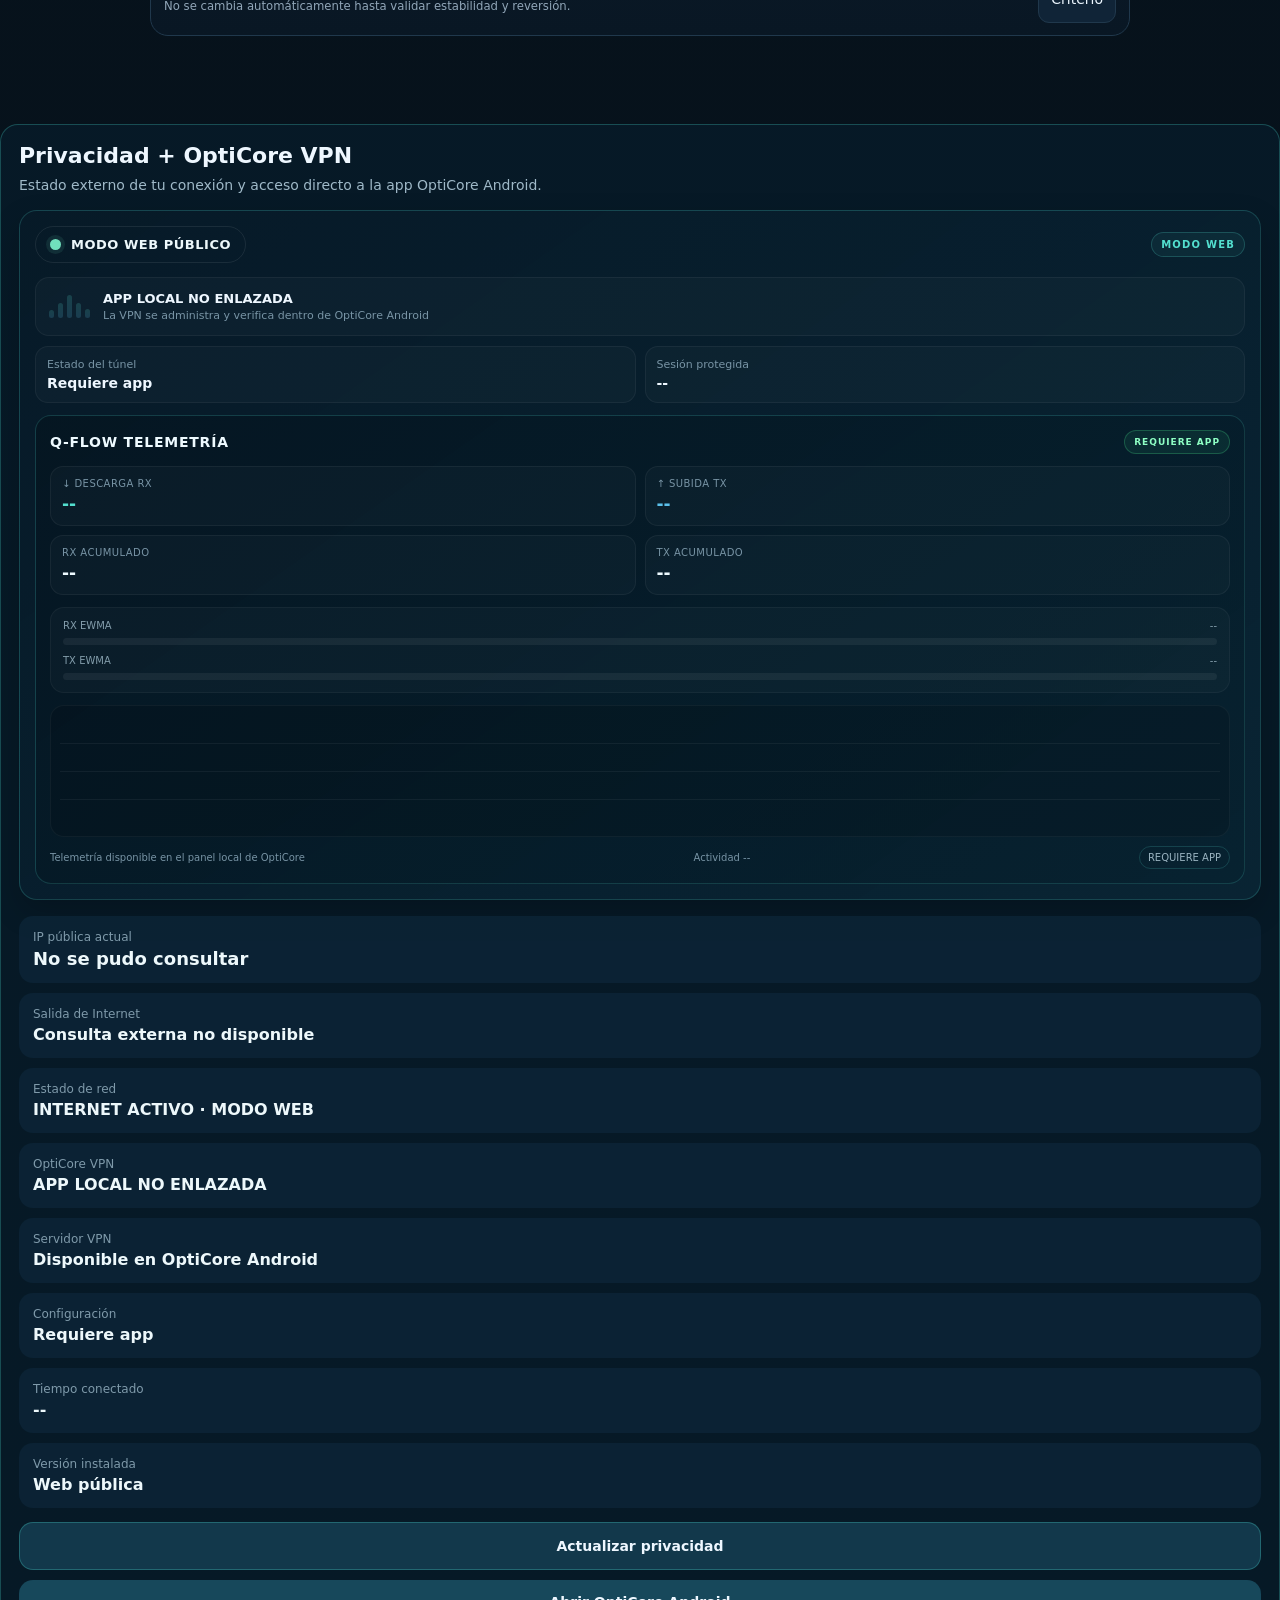
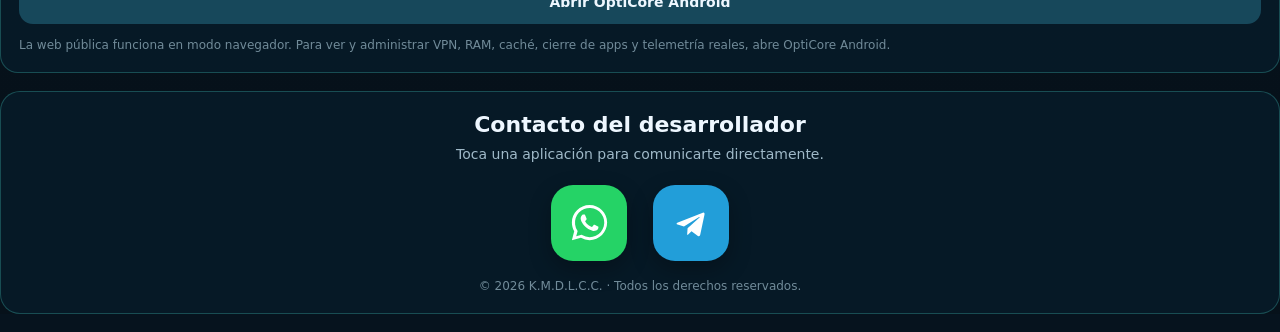
==== commit d27b55f6: "Sync canonical web source with published OptiCore PWA" ====
--- a/web/index.html
+++ b/web/index.html
@@ -81,7 +81,7 @@
   .row .right{max-width:48%}
   .mode{padding:10px 12px}
 }
-</style><link rel="stylesheet" href="/professional-ui.css?v=3"><link id="oc-favicon" rel="icon" type="image/svg+xml" href="data:image/svg+xml,%3Csvg xmlns=%22http://www.w3.org/2000/svg%22 viewBox=%220 0 64 64%22%3E%3Crect width=%2264%22 height=%2264%22 rx=%2216%22 fill=%22%2307131d%22/%3E%3Cpath d=%22M32 7 51 15v14c0 13-8 23-19 28-11-5-19-15-19-28V15z%22 fill=%22none%22 stroke=%22%2353dfcf%22 stroke-width=%224%22/%3E%3Cpath d=%22M21 31h8l4-10 5 22 4-12h7%22 fill=%22none%22 stroke=%22%235bc0eb%22 stroke-width=%224%22 stroke-linecap=%22round%22 stroke-linejoin=%22round%22/%3E%3C/svg%3E"><title>OptiCore Lab | Diagnóstico y Optimización Android</title><link rel="manifest" href="/manifest.webmanifest"><link rel="apple-touch-icon" href="/icon-192.svg"><meta name="mobile-web-app-capable" content="yes"><meta name="apple-mobile-web-app-capable" content="yes"><meta name="apple-mobile-web-app-status-bar-style" content="black-translucent"><script defer src="/pwa-install.js?v=4"></script></head>
+</style><link rel="stylesheet" href="./professional-ui.css?v=4"><link id="oc-favicon" rel="icon" type="image/svg+xml" href="data:image/svg+xml,%3Csvg xmlns=%22http://www.w3.org/2000/svg%22 viewBox=%220 0 64 64%22%3E%3Crect width=%2264%22 height=%2264%22 rx=%2216%22 fill=%22%2307131d%22/%3E%3Cpath d=%22M32 7 51 15v14c0 13-8 23-19 28-11-5-19-15-19-28V15z%22 fill=%22none%22 stroke=%22%2353dfcf%22 stroke-width=%224%22/%3E%3Cpath d=%22M21 31h8l4-10 5 22 4-12h7%22 fill=%22none%22 stroke=%22%235bc0eb%22 stroke-width=%224%22 stroke-linecap=%22round%22 stroke-linejoin=%22round%22/%3E%3C/svg%3E"><title>OptiCore Lab | Diagnóstico y Optimización Android</title><link rel="manifest" href="./manifest.webmanifest"><link rel="apple-touch-icon" href="./icon-192.svg"><meta name="mobile-web-app-capable" content="yes"><meta name="apple-mobile-web-app-capable" content="yes"><meta name="apple-mobile-web-app-status-bar-style" content="black-translucent"><script defer src="./pwa-install.js?v=6"></script></head>
 <body>
 <main class="wrap">
 <header class="top">
@@ -99,7 +99,7 @@
   <div class="heroTop">
     <div>
       <h2 id="model">Dispositivo</h2>
-      <p>Panel basado en mediciones reales. Las funciones bloqueadas por Android se muestran como protegidas.</p>
+      <p>Panel web público. Las mediciones Android reales requieren la app OptiCore instalada.</p>
     </div>
     <span class="tag" id="net">RED -</span>
   </div>
@@ -136,14 +136,14 @@
     <h3>GPU</h3>
     <div class="value" id="gpu">-</div>
     <div class="note">Frecuencia actual / maxima. No representa porcentaje de uso.</div>
-    <span class="st ok">LECTURA REAL</span>
+    <span class="st warn">REQUIERE APP</span>
   </article>
 
   <article class="card">
     <h3>Batería</h3>
     <div class="value" id="temp">-</div>
     <div class="note">Temperatura reportada por el sensor.</div>
-    <span class="st ok">MONITOREO</span>
+    <span class="st warn">REQUIERE APP</span>
   </article>
 
   <article class="card">
@@ -225,29 +225,33 @@
 <div class="toast" id="toast"></div>
 
 <script>
+const LOCAL_ENGINE =
+  location.hostname === "127.0.0.1" ||
+  location.hostname === "localhost";
+
 const FALLBACK={
-  engine_version:"1.1",
-  model:"SM-G955U",
-  android:"9",
-  ram_available_percent:26.7,
-  ram_state:"NORMAL",
-  swap_used_percent:64.8,
-  swap_state:"MODERADO",
-  gpu_current_mhz:257,
-  gpu_max_mhz:670,
-  battery_celsius:"34.7",
-  cache_visible_mb:212.3,
-  cache_state:"MODERADO",
-  network_interface:"wlan0",
-  cloudflare_ping_ms:"21.960",
-  quad9_ping_ms:"16.871",
-  google_ping_ms:"85.851",
-  cloudflare_doh_seconds:"0.177300",
-  google_doh_seconds:"0.331557",
-  camera_manual_sensor:1,
-  camera_manual_processing:1,
-  camera_raw:1,
-  camera_full:1
+  engine_version:"web-public",
+  model:"Navegador web",
+  android:"N/D",
+  ram_available_percent:"N/D",
+  ram_state:"REQUIERE APP",
+  swap_used_percent:"N/D",
+  swap_state:"REQUIERE APP",
+  gpu_current_mhz:"N/D",
+  gpu_max_mhz:"N/D",
+  battery_celsius:"N/D",
+  cache_visible_mb:"N/D",
+  cache_state:"REQUIERE APP",
+  network_interface:"web",
+  cloudflare_ping_ms:"N/D",
+  quad9_ping_ms:"N/D",
+  google_ping_ms:"N/D",
+  cloudflare_doh_seconds:"N/D",
+  google_doh_seconds:"N/D",
+  camera_manual_sensor:0,
+  camera_manual_processing:0,
+  camera_raw:0,
+  camera_full:0
 };
 
 let DATA=FALLBACK;
@@ -269,68 +273,80 @@
 
 function render(d,source){
   DATA=d;
-  $("model").textContent=d.model||"Dispositivo";
-  $("android").textContent="Android "+(d.android||"-");
+  const known=v=>v!==null && v!==undefined && v!=="" && v!=="N/D";
+  $("model").textContent=d.model||"Navegador web";
+  $("android").textContent=known(d.android) ? "Android "+d.android : "No disponible desde web";
   $("time").textContent=new Date().toLocaleTimeString();
   $("source").textContent=source;
-  $("net").textContent="RED "+String(d.network_interface||"-").toUpperCase();
-
-  $("ram").textContent=d.ram_available_percent+"%";
-  $("swap").textContent=d.swap_used_percent+"%";
-  $("gpu").textContent=d.gpu_current_mhz+" / "+d.gpu_max_mhz+" MHz";
-  $("temp").textContent=d.battery_celsius+" C";
-  $("cache").textContent=d.cache_visible_mb+" MB";
+  $("net").textContent=d.network_interface && d.network_interface!=="web"
+    ? "RED "+String(d.network_interface).toUpperCase()
+    : "WEB";
+
+  $("ram").textContent=known(d.ram_available_percent)?d.ram_available_percent+"%":"N/D";
+  $("swap").textContent=known(d.swap_used_percent)?d.swap_used_percent+"%":"N/D";
+  $("gpu").textContent=known(d.gpu_current_mhz)&&known(d.gpu_max_mhz)
+    ? d.gpu_current_mhz+" / "+d.gpu_max_mhz+" MHz"
+    : "N/D";
+  $("temp").textContent=known(d.battery_celsius)?d.battery_celsius+" C":"N/D";
+  $("cache").textContent=known(d.cache_visible_mb)?d.cache_visible_mb+" MB":"N/D";
 
   [["ramS",d.ram_state],["swapS",d.swap_state],["cacheS",d.cache_state]].forEach(([id,val])=>{
     const el=$(id);
-    el.textContent=val;
+    el.textContent=val||"REQUIERE APP";
     el.className="st "+stateClass(val);
   });
 
-  $("cfp").textContent=d.cloudflare_ping_ms;
-  $("q9p").textContent=d.quad9_ping_ms;
-  $("gp").textContent=d.google_ping_ms;
-  $("cfh").textContent=d.cloudflare_doh_seconds;
-  $("gh").textContent=d.google_doh_seconds;
+  $("cfp").textContent=known(d.cloudflare_ping_ms)?d.cloudflare_ping_ms:"N/D";
+  $("q9p").textContent=known(d.quad9_ping_ms)?d.quad9_ping_ms:"N/D";
+  $("gp").textContent=known(d.google_ping_ms)?d.google_ping_ms:"N/D";
+  $("cfh").textContent=known(d.cloudflare_doh_seconds)?d.cloudflare_doh_seconds:"N/D";
+  $("gh").textContent=known(d.google_doh_seconds)?d.google_doh_seconds:"N/D";
 
   const caps=[];
   if(+d.camera_manual_sensor) caps.push("SENSOR");
   if(+d.camera_manual_processing) caps.push("POST");
   if(+d.camera_raw) caps.push("RAW");
   if(+d.camera_full) caps.push("FULL");
-  $("cam").textContent=caps.join(" - ")||"No detectado";
+  $("cam").textContent=caps.join(" - ")||(LOCAL_ENGINE?"No detectado":"Requiere app Android");
 
   $("ramAdvice").textContent=
-    d.ram_state==="NORMAL"
+    !known(d.ram_available_percent)
+      ?"Las métricas reales de RAM requieren el motor Android local."
+      : d.ram_state==="NORMAL"
       ?"RAM dentro del rango normal; no conviene forzar limpieza."
       :"Revisar presion de memoria antes de actuar.";
 
   $("cacheAdvice").textContent=
-    d.cache_visible_mb+" MB visibles; cualquier borrado requerira confirmacion.";
+    !known(d.cache_visible_mb)
+      ?"El inventario de caché de otras apps requiere el motor Android local."
+      : d.cache_visible_mb+" MB visibles; cualquier borrado requerira confirmacion.";
 
   const samples=[
-    ["Cloudflare",Number(d.cloudflare_ping_ms)],
-    ["Quad9",Number(d.quad9_ping_ms)],
-    ["Google",Number(d.google_ping_ms)]
-  ].filter(x=>Number.isFinite(x[1])).sort((a,b)=>a[1]-b[1]);
-
-  if(samples[0]){
-    $("netAdvice").textContent=
-      "Menor ping de esta muestra: "+samples[0][0]+
-      ". Aun no basta para cambiar DNS.";
+    ["Cloudflare",d.cloudflare_ping_ms],
+    ["Quad9",d.quad9_ping_ms],
+    ["Google",d.google_ping_ms]
+  ].filter(x=>known(x[1])).map(x=>[x[0],Number(x[1])]).filter(x=>Number.isFinite(x[1])).sort((a,b)=>a[1]-b[1]);
+
+  $("netAdvice").textContent=samples[0]
+    ?"Menor ping de esta muestra: "+samples[0][0]+". Aun no basta para cambiar DNS."
+    :"El análisis DNS profundo requiere el motor Android local.";
+}
+
+async function loadJson(){
+  if(!LOCAL_ENGINE){
+    render(FALLBACK,"web pública");
+    toast("Modo web: las métricas Android reales requieren la app OptiCore.");
+    return;
   }
-}
-
-async function loadJson(){
   try{
     const r=await fetch("data/device-status.json?t="+Date.now(),{cache:"no-store"});
     if(!r.ok) throw new Error("HTTP");
     const d=await r.json();
-    render(d,"device-status.json");
+    render(d,"motor local");
     toast("Diagnóstico cargado");
   }catch(e){
-    render(DATA,"linea base");
-    toast("Usando linea base. Puedes importar el JSON.");
+    render(FALLBACK,"sin datos locales");
+    toast("Motor local temporalmente no disponible.");
   }
 }
 
@@ -390,20 +406,20 @@
   });
 }
 
-render(FALLBACK,"linea base");
+render(FALLBACK,LOCAL_ENGINE?"sin datos locales":"web pública");
 loadJson();
 </script>
-<script src="/live.js?v=4"></script><script src="/smart-clean.js?v=4"></script><script src="/professional-ui.js?v=3"></script><script src="/cache-sync.js?v=4"></script><script src="/connection-guard.js?v=3"></script><script src="/resource-panel.js?v=3"></script><script src="/resource-summary.js?v=3"></script><section id="opticore-bridge-v1" style="margin:18px 0;padding:18px;border:1px solid rgba(72,213,202,.28);border-radius:18px;background:rgba(7,27,41,.86)">
+<script src="./live.js?v=5"></script><script src="./smart-clean.js?v=5"></script><script src="./professional-ui.js?v=5"></script><script src="./cache-sync.js?v=5"></script><script src="./connection-guard.js?v=5"></script><script src="./resource-panel.js?v=4"></script><script src="./resource-summary.js?v=4"></script><section id="opticore-bridge-v1" style="margin:18px 0;padding:18px;border:1px solid rgba(72,213,202,.28);border-radius:18px;background:rgba(7,27,41,.86)">
 <div style="font-size:22px;font-weight:800;color:#eef7ff">Privacidad + OptiCore VPN</div>
-<div style="margin-top:7px;color:#9fb9c8;line-height:1.5">Estado externo de tu conexión y acceso directo al motor VPN Android.</div>
+<div style="margin-top:7px;color:#9fb9c8;line-height:1.5">Estado externo de tu conexión y acceso directo a la app OptiCore Android.</div>
 <div style="display:grid;gap:10px;margin-top:16px">
 <div style="padding:14px;border-radius:14px;background:rgba(13,38,56,.75)"><div style="font-size:12px;color:#7f9aaa">IP pública actual</div><div id="opticorePublicIp" style="font-size:18px;font-weight:800;margin-top:4px">Comprobando...</div></div>
 <div style="padding:14px;border-radius:14px;background:rgba(13,38,56,.75)"><div style="font-size:12px;color:#7f9aaa">Salida de Internet</div><div id="opticoreLocation" style="font-size:16px;font-weight:700;margin-top:4px">Comprobando...</div></div>
 <div style="padding:14px;border-radius:14px;background:rgba(13,38,56,.75)"><div style="font-size:12px;color:#7f9aaa">Estado de red</div><div id="opticoreNetwork" style="font-size:16px;font-weight:700;margin-top:4px">Analizando...</div></div>
 </div>
 <button id="opticoreRefresh" style="width:100%;margin-top:14px;padding:14px;border-radius:14px;border:1px solid rgba(72,213,202,.3);background:#12384b;color:#eef7ff;font-weight:800">Actualizar privacidad</button>
-<a href="opticorevpn://control" style="display:block;margin-top:10px;padding:14px 16px;border-radius:14px;text-align:center;text-decoration:none;font-weight:800;background:#17485b;color:#eef7ff">Abrir OptiCore VPN</a>
-<div style="margin-top:12px;font-size:12px;line-height:1.5;color:#718b99">La web muestra la salida visible en Internet. El túnel VPN se administra dentro de OptiCore.</div>
+<a href="opticorevpn://control" style="display:block;margin-top:10px;padding:14px 16px;border-radius:14px;text-align:center;text-decoration:none;font-weight:800;background:#17485b;color:#eef7ff">Abrir OptiCore Android</a>
+<div style="margin-top:12px;font-size:12px;line-height:1.5;color:#718b99">La web pública funciona en modo navegador. Para ver y administrar VPN, RAM, caché, cierre de apps y telemetría reales, abre OptiCore Android.</div>
 </section>
 <script id="opticore-bridge-v2-script">
 (function(){
@@ -473,9 +489,9 @@
 <script id="opticore-status-pro-v1-script">
 (function(){
 function fmt(total){total=Math.max(0,Number(total)||0);var h=Math.floor(total/3600),m=Math.floor((total%3600)/60),s=Math.floor(total%60);function p(n){return n<10?"0"+n:n}return h>0?h+":"+p(m)+":"+p(s):p(m)+":"+p(s)}
-function ensure(){var host=document.getElementById("opticore-bridge-v1");if(!host)return null;var box=document.getElementById("ocSecurityMonitor");if(box)return box;box=document.createElement("div");box.id="ocSecurityMonitor";box.className="oc-secmon";box.innerHTML="<div class=\"oc-sec-head\"><div id=\"ocMainPill\" class=\"oc-pill wait\"><span class=\"oc-dot\"></span><span id=\"ocMainText\">VERIFICANDO VPN</span></div><div class=\"oc-live\">LIVE</div></div><div class=\"oc-flow\"><div id=\"ocBars\" class=\"oc-bars idle\"><i></i><i></i><i></i><i></i><i></i></div><div class=\"oc-flow-main\"><div id=\"ocFlowTitle\" class=\"oc-flow-title\">Analizando túnel seguro</div><div id=\"ocFlowSub\" class=\"oc-flow-sub\">Esperando estado de OptiCore</div></div></div><div class=\"oc-sec-grid\"><div class=\"oc-mini\"><div class=\"oc-mini-k\">Estado del túnel</div><div id=\"ocTunnelPro\" class=\"oc-mini-v\">Comprobando...</div></div><div class=\"oc-mini\"><div class=\"oc-mini-k\">Sesión protegida</div><div id=\"ocSessionPro\" class=\"oc-mini-v\">--</div></div></div>";var grid=document.getElementById("opticoreNetwork");var anchor=grid&&grid.parentElement&&grid.parentElement.parentElement;if(anchor&&anchor.parentElement===host)host.insertBefore(box,anchor);else host.appendChild(box);return box}
-function paint(mode,d){ensure();var pill=document.getElementById("ocMainPill"),txt=document.getElementById("ocMainText"),bars=document.getElementById("ocBars"),title=document.getElementById("ocFlowTitle"),sub=document.getElementById("ocFlowSub"),tun=document.getElementById("ocTunnelPro"),ses=document.getElementById("ocSessionPro");if(!pill)return;pill.className="oc-pill "+mode;if(mode==="on"){txt.textContent="VPN PROTEGIDA";bars.className="oc-bars";title.textContent="CANAL CIFRADO ACTIVO";sub.textContent=d&&d.endpoint?d.endpoint:"OptiCore VPN";tun.textContent="WireGuard conectado";ses.textContent=fmt(d&&d.connected_seconds)}else if(mode==="off"){txt.textContent="VPN DESCONECTADA";bars.className="oc-bars idle";title.textContent="TÚNEL INACTIVO";sub.textContent="El tráfico no está usando OptiCore VPN";tun.textContent="Desconectado";ses.textContent="00:00"}else if(mode==="na"){txt.textContent="OPTICORE NO DISPONIBLE";bars.className="oc-bars idle";title.textContent="MONITOR SIN RESPUESTA";sub.textContent="Abre OptiCore para recuperar el estado";tun.textContent="No disponible";ses.textContent="--"}else{txt.textContent="VERIFICANDO VPN";bars.className="oc-bars";title.textContent="ANALIZANDO TÚNEL";sub.textContent="Consultando OptiCore local";tun.textContent="Comprobando...";ses.textContent="--"}}
-async function refresh(){ensure();if(!navigator.onLine){paint("off");return}try{var r=await fetch("http://127.0.0.1:8767/status?t="+Date.now(),{cache:"no-store"});if(!r.ok)throw new Error("http");var d=await r.json();paint(d.connected?"on":"off",d)}catch(e){paint("na")}}
+function ensure(){var host=document.getElementById("opticore-bridge-v1");if(!host)return null;var box=document.getElementById("ocSecurityMonitor");if(box)return box;box=document.createElement("div");box.id="ocSecurityMonitor";box.className="oc-secmon";box.innerHTML="<div class=\"oc-sec-head\"><div id=\"ocMainPill\" class=\"oc-pill wait\"><span class=\"oc-dot\"></span><span id=\"ocMainText\">VERIFICANDO VPN</span></div><div class=\"oc-live\">MODO WEB</div></div><div class=\"oc-flow\"><div id=\"ocBars\" class=\"oc-bars idle\"><i></i><i></i><i></i><i></i><i></i></div><div class=\"oc-flow-main\"><div id=\"ocFlowTitle\" class=\"oc-flow-title\">Analizando túnel seguro</div><div id=\"ocFlowSub\" class=\"oc-flow-sub\">Esperando estado de OptiCore</div></div></div><div class=\"oc-sec-grid\"><div class=\"oc-mini\"><div class=\"oc-mini-k\">Estado del túnel</div><div id=\"ocTunnelPro\" class=\"oc-mini-v\">Comprobando...</div></div><div class=\"oc-mini\"><div class=\"oc-mini-k\">Sesión protegida</div><div id=\"ocSessionPro\" class=\"oc-mini-v\">--</div></div></div>";var grid=document.getElementById("opticoreNetwork");var anchor=grid&&grid.parentElement&&grid.parentElement.parentElement;if(anchor&&anchor.parentElement===host)host.insertBefore(box,anchor);else host.appendChild(box);return box}
+function paint(mode,d){ensure();var pill=document.getElementById("ocMainPill"),txt=document.getElementById("ocMainText"),bars=document.getElementById("ocBars"),title=document.getElementById("ocFlowTitle"),sub=document.getElementById("ocFlowSub"),tun=document.getElementById("ocTunnelPro"),ses=document.getElementById("ocSessionPro");if(!pill)return;pill.className="oc-pill "+mode;if(mode==="on"){txt.textContent="VPN PROTEGIDA";bars.className="oc-bars";title.textContent="CANAL CIFRADO ACTIVO";sub.textContent=d&&d.endpoint?d.endpoint:"OptiCore VPN";tun.textContent="WireGuard conectado";ses.textContent=fmt(d&&d.connected_seconds)}else if(mode==="off"){txt.textContent="VPN DESCONECTADA";bars.className="oc-bars idle";title.textContent="TÚNEL INACTIVO";sub.textContent="El tráfico no está usando OptiCore VPN";tun.textContent="Desconectado";ses.textContent="00:00"}else if(mode==="web"){txt.textContent="MODO WEB PÚBLICO";bars.className="oc-bars idle";title.textContent="APP LOCAL NO ENLAZADA";sub.textContent="La VPN se administra y verifica dentro de OptiCore Android";tun.textContent="Requiere app";ses.textContent="--"}else if(mode==="na"){txt.textContent="APP LOCAL NO ENLAZADA";bars.className="oc-bars idle";title.textContent="TELEMETRÍA LOCAL NO DISPONIBLE";sub.textContent="Abre el panel local de OptiCore para ver el túnel";tun.textContent="No enlazada";ses.textContent="--"}else{txt.textContent="VERIFICANDO VPN";bars.className="oc-bars";title.textContent="ANALIZANDO TÚNEL";sub.textContent="Consultando OptiCore local";tun.textContent="Comprobando...";ses.textContent="--"}}
+async function refresh(){ensure();if(!navigator.onLine){paint("off");return}if(location.hostname!=="127.0.0.1"&&location.hostname!=="localhost"){paint("web");return}try{var r=await fetch("http://127.0.0.1:8767/status?t="+Date.now(),{cache:"no-store"});if(!r.ok)throw new Error("http");var d=await r.json();paint(d.connected?"on":"off",d)}catch(e){paint("na")}}
 if(document.readyState==="loading"){document.addEventListener("DOMContentLoaded",function(){ensure();refresh()})}else{ensure();refresh()}
 setInterval(refresh,3000);window.addEventListener("focus",refresh);window.addEventListener("online",refresh);window.addEventListener("offline",refresh);
 })();
@@ -519,7 +535,7 @@
 if(old)return old;
 var box=document.createElement("section");
 box.id="qflowLiveV2";
-box.innerHTML=`<div class="qf-head"><div class="qf-title">Q-FLOW LIVE TELEMETRY</div><div class="qf-real">WIREGUARD REAL</div></div><div class="qf-grid"><div class="qf-cell"><div class="qf-k">↓ DESCARGA RX</div><div id="qfRxRate" class="qf-v rx">0 B/s</div></div><div class="qf-cell"><div class="qf-k">↑ SUBIDA TX</div><div id="qfTxRate" class="qf-v tx">0 B/s</div></div><div class="qf-cell"><div class="qf-k">RX ACUMULADO</div><div id="qfRxTotal" class="qf-v">0 B</div></div><div class="qf-cell"><div class="qf-k">TX ACUMULADO</div><div id="qfTxTotal" class="qf-v">0 B</div></div></div><div class="qf-meter"><div class="qf-meter-head"><span>RX EWMA</span><span id="qfRxSmooth">0 B/s</span></div><div class="qf-track"><div id="qfRxFill" class="qf-fill"></div></div><div class="qf-meter-head" style="margin-top:10px"><span>TX EWMA</span><span id="qfTxSmooth">0 B/s</span></div><div class="qf-track"><div id="qfTxFill" class="qf-fill"></div></div></div><div class="qf-chart"><canvas id="qfCanvas"></canvas></div><div class="qf-foot"><span id="qfSamples">Esperando telemetría...</span><span id="qfActivity">Actividad --</span><span id="qfBurst" class="qf-burst">FLUJO ESTABLE</span></div>`;
+box.innerHTML=`<div class="qf-head"><div class="qf-title">Q-FLOW TELEMETRÍA</div><div class="qf-real">REQUIERE APP</div></div><div class="qf-grid"><div class="qf-cell"><div class="qf-k">↓ DESCARGA RX</div><div id="qfRxRate" class="qf-v rx">0 B/s</div></div><div class="qf-cell"><div class="qf-k">↑ SUBIDA TX</div><div id="qfTxRate" class="qf-v tx">0 B/s</div></div><div class="qf-cell"><div class="qf-k">RX ACUMULADO</div><div id="qfRxTotal" class="qf-v">0 B</div></div><div class="qf-cell"><div class="qf-k">TX ACUMULADO</div><div id="qfTxTotal" class="qf-v">0 B</div></div></div><div class="qf-meter"><div class="qf-meter-head"><span>RX EWMA</span><span id="qfRxSmooth">0 B/s</span></div><div class="qf-track"><div id="qfRxFill" class="qf-fill"></div></div><div class="qf-meter-head" style="margin-top:10px"><span>TX EWMA</span><span id="qfTxSmooth">0 B/s</span></div><div class="qf-track"><div id="qfTxFill" class="qf-fill"></div></div></div><div class="qf-chart"><canvas id="qfCanvas"></canvas></div><div class="qf-foot"><span id="qfSamples">Esperando telemetría...</span><span id="qfActivity">Actividad --</span><span id="qfBurst" class="qf-burst">FLUJO ESTABLE</span></div>`;
 host.appendChild(box);
 return box;
 }
@@ -539,6 +555,9 @@
 function setText(id,value){var e=document.getElementById(id);if(e)e.textContent=value}
 async function refresh(){
 if(!ensure())return;
+if(location.hostname!=="127.0.0.1"&&location.hostname!=="localhost"){
+setText("qfRxRate","--");setText("qfTxRate","--");setText("qfRxTotal","--");setText("qfTxTotal","--");setText("qfRxSmooth","--");setText("qfTxSmooth","--");setText("qfSamples","Telemetría disponible en el panel local de OptiCore");setText("qfActivity","Actividad --");var b=document.getElementById("qfBurst");if(b){b.className="qf-burst";b.textContent="REQUIERE APP"}return;
+}
 try{
 var r=await fetch(API+"?qflow="+Date.now(),{cache:"no-store"});if(!r.ok)throw new Error("HTTP "+r.status);var d=await r.json();
 if(d.telemetry_source!=="wireguard_backend")throw new Error("Fuente no válida");
@@ -608,6 +627,15 @@
   }
 
   async function readOptiCore(){
+    if(location.hostname!=="127.0.0.1"&&location.hostname!=="localhost"){
+      vpn.textContent="APP LOCAL NO ENLAZADA";
+      endpoint.textContent="Disponible en OptiCore Android";
+      config.textContent="Requiere app";
+      duration.textContent="--";
+      version.textContent="Web pública";
+      net.textContent=navigator.onLine?"INTERNET ACTIVO · MODO WEB":"SIN CONEXIÓN";
+      return;
+    }
     try{
       var r=await fetch("http://127.0.0.1:8767/status?t="+Date.now(),{
         cache:"no-store"
@@ -641,7 +669,7 @@
       }
 
     }catch(e){
-      vpn.textContent="OPTICORE NO DISPONIBLE";
+      vpn.textContent="APP LOCAL NO ENLAZADA";
       endpoint.textContent="--";
       config.textContent="No disponible";
       duration.textContent="--";
--- a/web/professional-ui.css
+++ b/web/professional-ui.css
@@ -0,0 +1,797 @@
+
+:root{
+  --oc-bg:#07131d;
+  --oc-panel:#0b1f2d;
+  --oc-panel-2:#0e2636;
+  --oc-line:rgba(126,210,224,.16);
+  --oc-text:#edf8fb;
+  --oc-muted:#9bb0bd;
+  --oc-accent:#53dfcf;
+  --oc-accent-2:#5bc0eb;
+  --oc-ok:#71e0bd;
+  --oc-warn:#ffd18a;
+  --oc-danger:#ff9e9e;
+  --oc-shadow:0 14px 40px rgba(0,0,0,.22);
+  --oc-radius:20px;
+}
+*{box-sizing:border-box}
+html{scroll-behavior:smooth}
+body{
+  margin:0;
+  background:
+    radial-gradient(circle at 12% 0%,rgba(67,163,184,.10),transparent 28rem),
+    linear-gradient(180deg,#07131d 0%,#06111a 100%);
+  color:var(--oc-text);
+  -webkit-font-smoothing:antialiased;
+  text-rendering:optimizeLegibility;
+}
+button,input{font:inherit}
+button{
+  min-height:48px;
+  touch-action:manipulation;
+  -webkit-tap-highlight-color:transparent;
+}
+.oc-shell{
+  width:min(100%,920px);
+  margin:0 auto;
+  padding:14px 14px 32px;
+}
+.oc-pro-header{
+  position:sticky;
+  top:0;
+  z-index:30;
+  backdrop-filter:blur(14px);
+  -webkit-backdrop-filter:blur(14px);
+  background:rgba(7,19,29,.88);
+  border-bottom:1px solid var(--oc-line);
+}
+.oc-pro-header-inner{
+  width:min(100%,920px);
+  margin:0 auto;
+  padding:12px 14px;
+  display:flex;
+  align-items:center;
+  gap:12px;
+}
+.oc-mark{
+  width:42px;height:42px;flex:0 0 42px;
+  border-radius:14px;
+  display:grid;place-items:center;
+  background:linear-gradient(145deg,rgba(83,223,207,.18),rgba(91,192,235,.10));
+  border:1px solid rgba(83,223,207,.30);
+  box-shadow:0 0 0 4px rgba(83,223,207,.04);
+}
+.oc-mark svg{width:28px;height:28px}
+.oc-brand{min-width:0;flex:1}
+.oc-brand-title{
+  font-size:18px;
+  line-height:1.05;
+  font-weight:850;
+  letter-spacing:.2px;
+}
+.oc-brand-sub{
+  margin-top:4px;
+  color:var(--oc-muted);
+  font-size:12px;
+  white-space:nowrap;
+  overflow:hidden;
+  text-overflow:ellipsis;
+}
+.oc-engine{
+  display:flex;
+  align-items:center;
+  gap:7px;
+  white-space:nowrap;
+  font-size:12px;
+  color:var(--oc-muted);
+}
+.oc-dot{
+  width:9px;height:9px;border-radius:999px;
+  background:var(--oc-ok);
+  box-shadow:0 0 0 4px rgba(113,224,189,.10);
+}
+.oc-dot.off{background:var(--oc-danger);box-shadow:0 0 0 4px rgba(255,158,158,.10)}
+.oc-meta{
+  width:min(100%,920px);
+  margin:0 auto;
+  padding:0 14px 10px;
+  display:flex;
+  gap:8px;
+  flex-wrap:wrap;
+}
+.oc-chip{
+  border:1px solid var(--oc-line);
+  background:rgba(255,255,255,.025);
+  color:var(--oc-muted);
+  border-radius:999px;
+  padding:6px 9px;
+  font-size:11px;
+}
+#cacheInventoryPanel{
+  box-shadow:var(--oc-shadow);
+  border-color:rgba(83,223,207,.20)!important;
+  background:linear-gradient(180deg,rgba(11,31,45,.98),rgba(8,26,38,.98))!important;
+}
+#cacheInventoryPanel button{
+  border:1px solid rgba(116,201,219,.22)!important;
+  background:linear-gradient(180deg,#13374b,#102d3e)!important;
+  color:var(--oc-text)!important;
+  font-weight:750;
+  box-shadow:none;
+  transition:transform .12s ease,border-color .12s ease,background .12s ease,opacity .12s ease;
+}
+#cacheInventoryPanel button:active{transform:scale(.988)}
+#cacheInventoryPanel button:disabled{opacity:.45!important}
+#smartAi,#smartManual{
+  min-height:46px;
+  border-radius:14px!important;
+}
+#smartAi[data-active="true"],#smartManual[data-active="true"]{
+  outline:none!important;
+  border-color:var(--oc-accent)!important;
+  background:linear-gradient(180deg,rgba(34,104,113,.95),rgba(20,72,82,.95))!important;
+  box-shadow:0 0 0 3px rgba(83,223,207,.09)!important;
+}
+.cachePick{
+  accent-color:var(--oc-accent);
+  width:21px!important;height:21px!important;
+}
+.oc-lock{
+  display:inline-flex;
+  align-items:center;
+  gap:6px;
+  color:var(--oc-warn);
+  font-size:12px;
+  margin-top:3px;
+}
+.oc-result-card{
+  margin-top:14px;
+  padding:14px;
+  border:1px solid rgba(113,224,189,.22);
+  border-radius:16px;
+  background:rgba(113,224,189,.055);
+}
+.oc-result-value{
+  font-size:28px;
+  font-weight:900;
+  letter-spacing:-.5px;
+  color:var(--oc-ok);
+}
+.oc-modal-backdrop{
+  position:fixed;
+  inset:0;
+  z-index:9999;
+  background:rgba(2,8,13,.78);
+  display:grid;
+  place-items:end center;
+  padding:18px;
+  opacity:0;
+  pointer-events:none;
+  transition:opacity .16s ease;
+}
+.oc-modal-backdrop.show{opacity:1;pointer-events:auto}
+.oc-modal{
+  width:min(100%,520px);
+  border:1px solid rgba(126,210,224,.22);
+  border-radius:24px;
+  background:linear-gradient(180deg,#0d2534,#091b28);
+  box-shadow:0 28px 80px rgba(0,0,0,.45);
+  padding:18px;
+  transform:translateY(18px);
+  transition:transform .16s ease;
+}
+.oc-modal-backdrop.show .oc-modal{transform:translateY(0)}
+.oc-modal-head{
+  display:flex;align-items:center;gap:11px;
+  margin-bottom:8px;
+}
+.oc-modal-icon{
+  width:38px;height:38px;border-radius:12px;
+  display:grid;place-items:center;
+  background:rgba(83,223,207,.10);
+  border:1px solid rgba(83,223,207,.20);
+  color:var(--oc-accent);
+  font-weight:900;
+}
+.oc-modal-title{font-size:20px;font-weight:850}
+.oc-modal-text{color:var(--oc-muted);line-height:1.55;font-size:14px}
+.oc-modal-list{
+  margin:12px 0;
+  padding:10px 0;
+  border-top:1px solid var(--oc-line);
+  border-bottom:1px solid var(--oc-line);
+  max-height:34vh;
+  overflow:auto;
+}
+.oc-modal-row{
+  display:flex;justify-content:space-between;gap:12px;
+  padding:8px 2px;
+  font-size:14px;
+}
+.oc-modal-actions{
+  display:grid;
+  grid-template-columns:1fr 1fr;
+  gap:9px;
+  margin-top:14px;
+}
+.oc-modal-actions button{
+  border-radius:14px;
+  border:1px solid var(--oc-line);
+  color:var(--oc-text);
+  background:#102d3e;
+}
+.oc-modal-actions .primary{
+  border-color:rgba(83,223,207,.38);
+  background:linear-gradient(180deg,#176071,#124a58);
+}
+.oc-status-good{color:var(--oc-ok)!important}
+.oc-status-warn{color:var(--oc-warn)!important}
+.oc-subtle{color:var(--oc-muted)!important}
+.oc-perf-note{
+  margin:16px 0 0;
+  color:var(--oc-muted);
+  font-size:12px;
+  line-height:1.5;
+}
+@media (max-width:560px){
+  .oc-brand-sub{max-width:54vw}
+  .oc-engine span:last-child{display:none}
+  .oc-shell{padding-left:10px;padding-right:10px}
+  .oc-pro-header-inner{padding-left:10px;padding-right:10px}
+  .oc-meta{padding-left:10px;padding-right:10px}
+  #cacheInventoryPanel{border-radius:18px!important}
+}
+@media (max-width:360px){
+  .oc-brand-title{font-size:16px}
+  .oc-mark{width:38px;height:38px;flex-basis:38px}
+  .oc-meta{gap:6px}
+  .oc-chip{font-size:10px}
+}
+@media (prefers-reduced-motion:reduce){
+  *,*::before,*::after{
+    scroll-behavior:auto!important;
+    animation-duration:.01ms!important;
+    animation-iteration-count:1!important;
+    transition-duration:.01ms!important;
+  }
+}
+
+/* OPTICORE MOBILE POLISH 12D */
+#oc-professional-header{
+  width:100%;
+  margin:0 0 16px;
+  padding:16px;
+  border:1px solid #20384c;
+  border-radius:18px;
+  background:linear-gradient(180deg,#0c1c2b,#091724);
+  overflow:hidden;
+}
+
+#oc-professional-header .oc-brand-row{
+  display:flex;
+  align-items:center;
+  gap:12px;
+  min-width:0;
+}
+
+#oc-professional-header .oc-logo{
+  width:48px;
+  height:48px;
+  flex:0 0 48px;
+  display:flex;
+  align-items:center;
+  justify-content:center;
+  color:#47d7c8;
+  border:1px solid #28675f;
+  border-radius:14px;
+  background:#0b2028;
+}
+
+#oc-professional-header .oc-brand-text{
+  display:flex;
+  flex-direction:column;
+  gap:3px;
+  min-width:0;
+  line-height:1.25;
+}
+
+#oc-professional-header .oc-brand-text strong{
+  display:block;
+  margin:0;
+  font-size:21px;
+  font-weight:800;
+  color:#edf7ff;
+}
+
+#oc-professional-header .oc-brand-text span{
+  display:block;
+  font-size:12px;
+  line-height:1.35;
+  color:#91a6b8;
+}
+
+#oc-professional-header .oc-engine-grid{
+  display:grid;
+  grid-template-columns:minmax(0,1fr) minmax(0,1fr);
+  gap:8px;
+  margin-top:14px;
+}
+
+#oc-professional-header .oc-engine-grid > div{
+  min-width:0;
+  padding:10px 11px;
+  border:1px solid #193246;
+  border-radius:12px;
+  background:#081722;
+}
+
+#oc-professional-header .oc-engine-grid > div:last-child{
+  grid-column:1 / -1;
+}
+
+#oc-professional-header .oc-engine-grid span{
+  display:block;
+  margin-bottom:4px;
+  color:#7f98aa;
+  font-size:10px;
+  text-transform:uppercase;
+  letter-spacing:.04em;
+}
+
+#oc-professional-header .oc-engine-grid strong{
+  display:block;
+  overflow-wrap:anywhere;
+  color:#edf7ff;
+  font-size:13px;
+  line-height:1.35;
+}
+
+#oc-professional-header .oc-state-ok{
+  color:#62df9c !important;
+}
+
+#oc-professional-header .oc-state-error{
+  color:#ffd06f !important;
+}
+
+.oc-ui-ready .top{
+  display:none !important;
+}
+
+.oc-modal-backdrop{
+  position:fixed;
+  inset:0;
+  z-index:99999;
+  display:flex;
+  align-items:flex-end;
+  justify-content:center;
+  padding:16px;
+  background:rgba(1,8,14,.78);
+  opacity:0;
+  visibility:hidden;
+  pointer-events:none;
+  transition:opacity .16s ease,visibility .16s ease;
+}
+
+.oc-modal-backdrop.oc-modal-visible{
+  opacity:1;
+  visibility:visible;
+  pointer-events:auto;
+}
+
+.oc-modal{
+  width:min(100%,520px);
+  max-height:82vh;
+  overflow:auto;
+  padding:20px;
+  border:1px solid #29465a;
+  border-radius:22px;
+  background:#0b1b28;
+  box-shadow:0 24px 70px rgba(0,0,0,.48);
+}
+
+.oc-modal-icon{
+  width:42px;
+  height:42px;
+  display:flex;
+  align-items:center;
+  justify-content:center;
+  margin-bottom:12px;
+  border:1px solid #2c756b;
+  border-radius:13px;
+  color:#62df9c;
+  background:#0c2827;
+  font-weight:900;
+}
+
+.oc-modal h2{
+  margin:0 0 6px;
+  font-size:21px;
+}
+
+.oc-modal-subtitle{
+  margin:0 0 16px;
+  color:#91a6b8;
+  line-height:1.45;
+}
+
+.oc-modal-item,.oc-modal-total{
+  display:flex;
+  align-items:center;
+  justify-content:space-between;
+  gap:12px;
+  padding:11px 0;
+  border-bottom:1px solid #1b3447;
+}
+
+.oc-modal-total{
+  color:#62df9c;
+  font-size:16px;
+}
+
+.oc-safe-box{
+  display:flex;
+  flex-direction:column;
+  gap:5px;
+  margin:16px 0;
+  padding:12px;
+  border:1px solid #245548;
+  border-radius:13px;
+  background:#0a211f;
+}
+
+.oc-safe-box span{
+  color:#9cb4ad;
+  font-size:12px;
+  line-height:1.45;
+}
+
+.oc-modal-actions{
+  display:grid;
+  grid-template-columns:1fr 1fr;
+  gap:10px;
+  margin-top:18px;
+}
+
+.oc-modal-actions button{
+  min-height:48px;
+}
+
+#oc-modal-confirm{
+  background:linear-gradient(135deg,#47d7c8,#54adff);
+  color:#041217;
+  border:0;
+  font-weight:800;
+}
+
+body.oc-modal-open{
+  overflow:hidden;
+}
+
+.oc-policy-badge{
+  margin-top:4px;
+  font-size:10px;
+  line-height:1.3;
+  color:#72cfc5;
+}
+
+.oc-policy-badge.oc-policy-protected{
+  color:#ffd06f;
+}
+
+.oc-mode-active{
+  border-color:#47d7c8 !important;
+  box-shadow:0 0 0 1px #47d7c8 inset;
+}
+
+@media(max-width:560px){
+  #oc-professional-header{
+    padding:14px;
+    border-radius:16px;
+  }
+
+  #oc-professional-header .oc-brand-text strong{
+    font-size:19px;
+  }
+
+  #oc-professional-header .oc-brand-text span{
+    font-size:11px;
+  }
+
+  .oc-modal-backdrop{
+    padding:10px;
+  }
+
+  .oc-modal{
+    padding:17px;
+    border-radius:20px;
+  }
+}
+
+@media(prefers-reduced-motion:reduce){
+  .oc-modal-backdrop{
+    transition:none;
+  }
+}
+
+/* OPTICORE CONNECTION GUARD 12G */
+.oc-state-warn{
+  color:#ffd06f !important;
+}
+
+.oc-engine-reconnecting #oc-engine-state{
+  opacity:.9;
+}
+
+.oc-engine-offline #oc-engine-state{
+  color:#ffb36b !important;
+}
+
+/* OPTICORE RESOURCE PANEL 13B */
+.oc-resource-panel{
+  display:none;
+  width:100%;
+  margin:14px 0;
+  padding:16px;
+  border:1px solid #20384c;
+  border-radius:18px;
+  background:linear-gradient(180deg,#0c1c2b,#091724);
+  overflow:hidden;
+}
+
+.oc-resource-panel.oc-r-open{display:block}
+
+.oc-r-top{
+  display:flex;
+  align-items:flex-start;
+  justify-content:space-between;
+  gap:12px;
+  margin-bottom:14px;
+}
+
+.oc-r-top h2{
+  margin:3px 0 2px;
+  font-size:20px;
+}
+
+.oc-r-top p{
+  margin:0;
+  color:#91a6b8;
+  font-size:11px;
+}
+
+.oc-r-kicker{
+  color:#47d7c8;
+  font-size:9px;
+  font-weight:800;
+  letter-spacing:.09em;
+}
+
+.oc-r-grid{
+  display:grid;
+  grid-template-columns:repeat(2,minmax(0,1fr));
+  gap:9px;
+}
+
+.oc-r-card{
+  min-width:0;
+  padding:12px;
+  border:1px solid #193246;
+  border-radius:14px;
+  background:#081722;
+}
+
+.oc-r-card-head{
+  display:flex;
+  align-items:center;
+  justify-content:space-between;
+  gap:7px;
+  color:#91a6b8;
+  font-size:11px;
+}
+
+.oc-r-value{
+  display:block;
+  margin:9px 0 5px;
+  font-size:20px;
+  line-height:1.15;
+  overflow-wrap:anywhere;
+}
+
+.oc-r-detail{
+  font-size:11px;
+  line-height:1.4;
+  color:#c8d8e5;
+}
+
+.oc-r-note{
+  margin-top:7px;
+  font-size:10px;
+  line-height:1.4;
+  color:#7f98aa;
+}
+
+.oc-r-badge{
+  display:inline-flex;
+  align-items:center;
+  min-height:20px;
+  padding:3px 6px;
+  border-radius:999px;
+  font-size:8px;
+  font-weight:900;
+  letter-spacing:.03em;
+  white-space:nowrap;
+}
+
+.oc-r-measured{
+  color:#73e6bd;
+  border:1px solid #245548;
+  background:#0a211f;
+}
+
+.oc-r-estimate{
+  color:#7fc9ff;
+  border:1px solid #294d69;
+  background:#0b2031;
+}
+
+.oc-r-restricted{
+  color:#ffd06f;
+  border:1px solid #66502a;
+  background:#241d0c;
+}
+
+.oc-r-warning{
+  color:#ffb36b;
+  border:1px solid #69412d;
+  background:#27160d;
+}
+
+.oc-r-rec{
+  margin-top:11px;
+  padding:13px;
+  border:1px solid #295247;
+  border-radius:14px;
+  background:#09201e;
+}
+
+.oc-r-rec-head{
+  display:flex;
+  align-items:center;
+  justify-content:space-between;
+  gap:8px;
+  margin-bottom:7px;
+  font-weight:800;
+}
+
+.oc-r-rec p{
+  margin:0;
+  color:#b8ccc7;
+  font-size:12px;
+  line-height:1.5;
+}
+
+.oc-r-truth{
+  display:grid;
+  grid-template-columns:repeat(3,minmax(0,1fr));
+  gap:7px;
+  margin-top:11px;
+}
+
+.oc-r-truth>div{
+  min-width:0;
+  padding:9px;
+  border:1px solid #193246;
+  border-radius:11px;
+  background:#07141e;
+}
+
+.oc-r-truth strong,.oc-r-truth small{
+  display:block;
+}
+
+.oc-r-truth strong{font-size:9px}
+.oc-r-truth small{margin-top:3px;color:#7f98aa;font-size:9px;line-height:1.3}
+
+.oc-r-dot{
+  display:inline-block;
+  width:7px;
+  height:7px;
+  margin-bottom:4px;
+  border-radius:50%;
+}
+.oc-r-dot-measured{background:#73e6bd}
+.oc-r-dot-estimate{background:#7fc9ff}
+.oc-r-dot-restricted{background:#ffd06f}
+
+.oc-r-actions{
+  display:grid;
+  grid-template-columns:1fr 1fr;
+  gap:8px;
+  margin-top:12px;
+}
+
+.oc-r-action{
+  min-height:46px;
+  border:1px solid #284357;
+  border-radius:12px;
+  background:#102437;
+  color:#edf7ff;
+  font-weight:800;
+}
+
+.oc-r-primary{
+  border:0;
+  background:linear-gradient(135deg,#47d7c8,#54adff);
+  color:#041217;
+}
+
+.oc-r-loading,.oc-r-error{
+  display:flex;
+  align-items:center;
+  gap:12px;
+  min-height:90px;
+  padding:14px;
+  border:1px solid #193246;
+  border-radius:14px;
+  background:#081722;
+}
+
+.oc-r-loading div,.oc-r-error{
+  line-height:1.45;
+}
+
+.oc-r-loading strong,.oc-r-loading span,.oc-r-error strong,.oc-r-error span{
+  display:block;
+}
+
+.oc-r-loading span,.oc-r-error span{
+  color:#91a6b8;
+  font-size:11px;
+}
+
+.oc-r-spinner{
+  width:26px;
+  height:26px;
+  flex:0 0 26px;
+  border:3px solid #214154;
+  border-top-color:#47d7c8;
+  border-radius:50%;
+  animation:oc-r-spin .75s linear infinite;
+}
+
+@keyframes oc-r-spin{to{transform:rotate(360deg)}}
+
+@media(max-width:340px){
+  .oc-r-grid{grid-template-columns:1fr}
+  .oc-r-truth{grid-template-columns:1fr}
+}
+
+@media(prefers-reduced-motion:reduce){
+  .oc-r-spinner{animation:none}
+}
+
+/* OPTICORE RESOURCE SUMMARY 13C */
+.oc-resource-main-summary{
+  line-height:1.45;
+  transition:opacity .18s ease;
+}
+
+.oc-resource-btn-busy{
+  opacity:.72;
+  cursor:wait;
+}
+
+.oc-resource-btn-busy:disabled{
+  opacity:.72;
+}
+
+.oc-r-card-head>span:first-child{
+  line-height:1.2;
+}
+
+@media(prefers-reduced-motion:reduce){
+  .oc-resource-main-summary{
+    transition:none;
+  }
+}
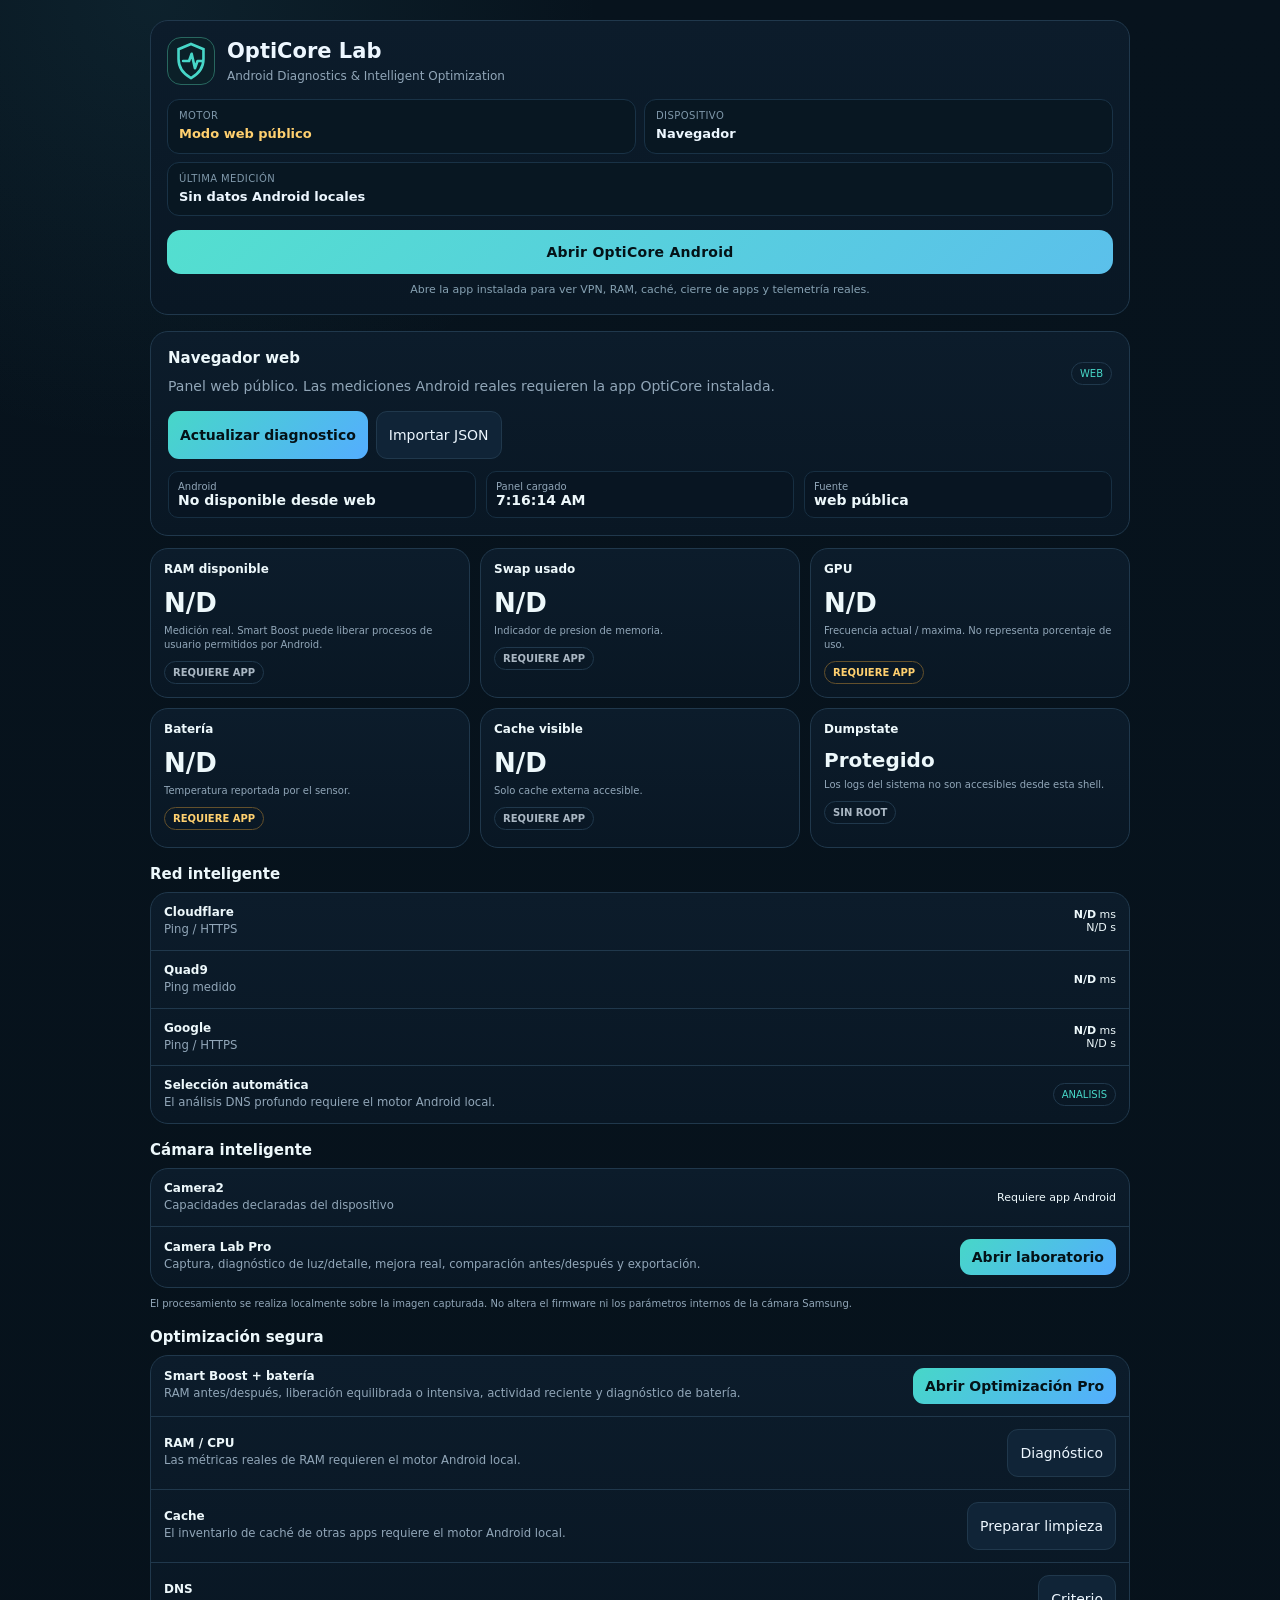
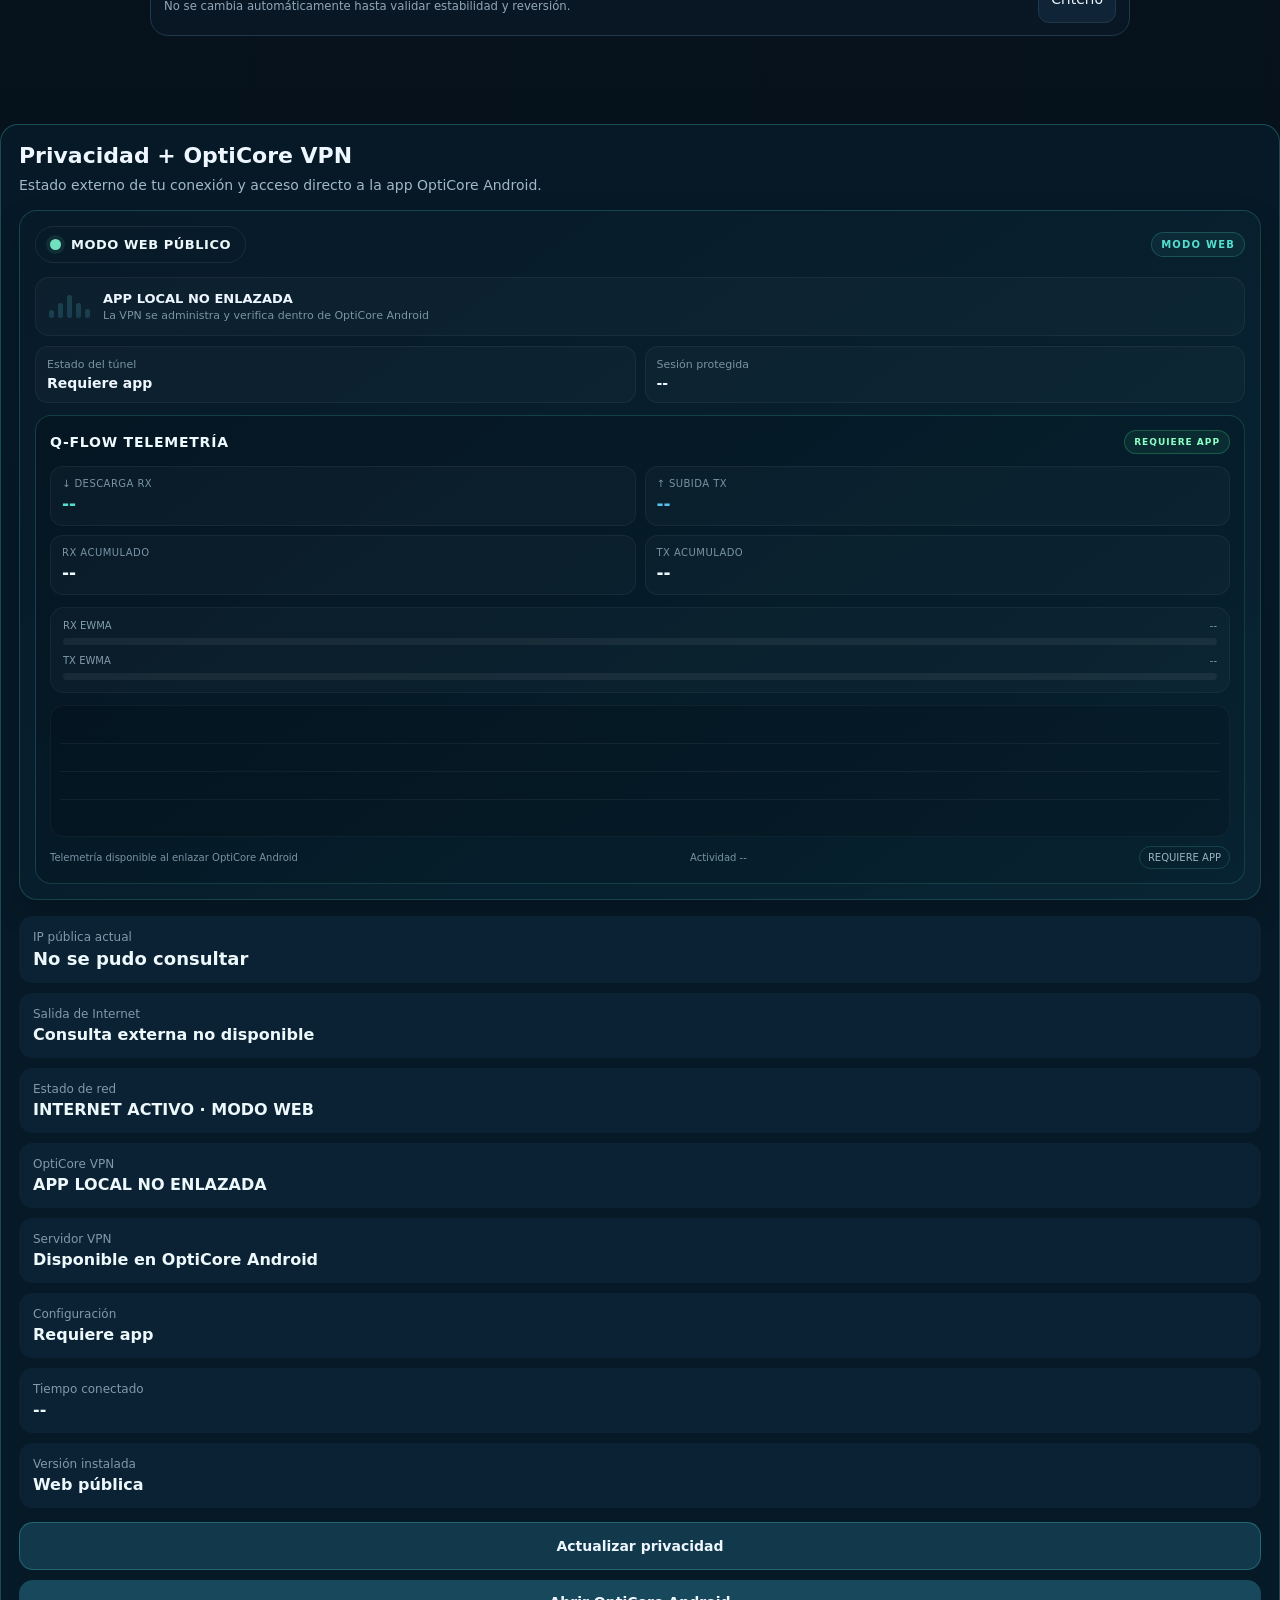
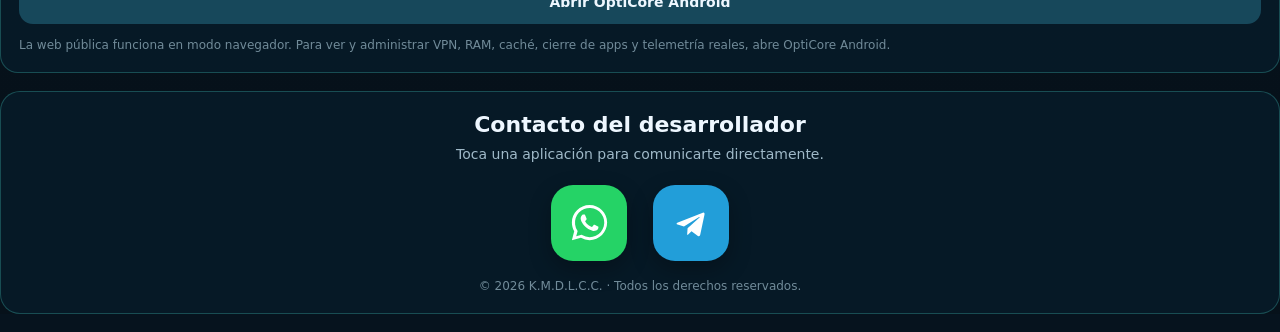
==== commit 3daa43e8: "Wire public UI to authenticated Android bridge" ====
--- a/web/index.html
+++ b/web/index.html
@@ -491,7 +491,7 @@
 function fmt(total){total=Math.max(0,Number(total)||0);var h=Math.floor(total/3600),m=Math.floor((total%3600)/60),s=Math.floor(total%60);function p(n){return n<10?"0"+n:n}return h>0?h+":"+p(m)+":"+p(s):p(m)+":"+p(s)}
 function ensure(){var host=document.getElementById("opticore-bridge-v1");if(!host)return null;var box=document.getElementById("ocSecurityMonitor");if(box)return box;box=document.createElement("div");box.id="ocSecurityMonitor";box.className="oc-secmon";box.innerHTML="<div class=\"oc-sec-head\"><div id=\"ocMainPill\" class=\"oc-pill wait\"><span class=\"oc-dot\"></span><span id=\"ocMainText\">VERIFICANDO VPN</span></div><div class=\"oc-live\">MODO WEB</div></div><div class=\"oc-flow\"><div id=\"ocBars\" class=\"oc-bars idle\"><i></i><i></i><i></i><i></i><i></i></div><div class=\"oc-flow-main\"><div id=\"ocFlowTitle\" class=\"oc-flow-title\">Analizando túnel seguro</div><div id=\"ocFlowSub\" class=\"oc-flow-sub\">Esperando estado de OptiCore</div></div></div><div class=\"oc-sec-grid\"><div class=\"oc-mini\"><div class=\"oc-mini-k\">Estado del túnel</div><div id=\"ocTunnelPro\" class=\"oc-mini-v\">Comprobando...</div></div><div class=\"oc-mini\"><div class=\"oc-mini-k\">Sesión protegida</div><div id=\"ocSessionPro\" class=\"oc-mini-v\">--</div></div></div>";var grid=document.getElementById("opticoreNetwork");var anchor=grid&&grid.parentElement&&grid.parentElement.parentElement;if(anchor&&anchor.parentElement===host)host.insertBefore(box,anchor);else host.appendChild(box);return box}
 function paint(mode,d){ensure();var pill=document.getElementById("ocMainPill"),txt=document.getElementById("ocMainText"),bars=document.getElementById("ocBars"),title=document.getElementById("ocFlowTitle"),sub=document.getElementById("ocFlowSub"),tun=document.getElementById("ocTunnelPro"),ses=document.getElementById("ocSessionPro");if(!pill)return;pill.className="oc-pill "+mode;if(mode==="on"){txt.textContent="VPN PROTEGIDA";bars.className="oc-bars";title.textContent="CANAL CIFRADO ACTIVO";sub.textContent=d&&d.endpoint?d.endpoint:"OptiCore VPN";tun.textContent="WireGuard conectado";ses.textContent=fmt(d&&d.connected_seconds)}else if(mode==="off"){txt.textContent="VPN DESCONECTADA";bars.className="oc-bars idle";title.textContent="TÚNEL INACTIVO";sub.textContent="El tráfico no está usando OptiCore VPN";tun.textContent="Desconectado";ses.textContent="00:00"}else if(mode==="web"){txt.textContent="MODO WEB PÚBLICO";bars.className="oc-bars idle";title.textContent="APP LOCAL NO ENLAZADA";sub.textContent="La VPN se administra y verifica dentro de OptiCore Android";tun.textContent="Requiere app";ses.textContent="--"}else if(mode==="na"){txt.textContent="APP LOCAL NO ENLAZADA";bars.className="oc-bars idle";title.textContent="TELEMETRÍA LOCAL NO DISPONIBLE";sub.textContent="Abre el panel local de OptiCore para ver el túnel";tun.textContent="No enlazada";ses.textContent="--"}else{txt.textContent="VERIFICANDO VPN";bars.className="oc-bars";title.textContent="ANALIZANDO TÚNEL";sub.textContent="Consultando OptiCore local";tun.textContent="Comprobando...";ses.textContent="--"}}
-async function refresh(){ensure();if(!navigator.onLine){paint("off");return}if(location.hostname!=="127.0.0.1"&&location.hostname!=="localhost"){paint("web");return}try{var r=await fetch("http://127.0.0.1:8767/status?t="+Date.now(),{cache:"no-store"});if(!r.ok)throw new Error("http");var d=await r.json();paint(d.connected?"on":"off",d)}catch(e){paint("na")}}
+async function refresh(){ensure();if(!navigator.onLine){paint("off");return}if(location.hostname!=="127.0.0.1"&&location.hostname!=="localhost"){var bd=window.__OPTICORE_BRIDGE_DATA__;if(bd&&bd.ok===true){paint(bd.vpn_connected?"on":"off",{connected_seconds:bd.vpn_connected_seconds||0,endpoint:"OptiCore Android"});var live=document.querySelector("#ocSecurityMonitor .oc-live");if(live)live.textContent="ENLAZADO"}else{paint("web")}return}try{var r=await fetch("http://127.0.0.1:8767/status?t="+Date.now(),{cache:"no-store"});if(!r.ok)throw new Error("http");var d=await r.json();paint(d.connected?"on":"off",d)}catch(e){paint("na")}}
 if(document.readyState==="loading"){document.addEventListener("DOMContentLoaded",function(){ensure();refresh()})}else{ensure();refresh()}
 setInterval(refresh,3000);window.addEventListener("focus",refresh);window.addEventListener("online",refresh);window.addEventListener("offline",refresh);
 })();
@@ -556,7 +556,15 @@
 async function refresh(){
 if(!ensure())return;
 if(location.hostname!=="127.0.0.1"&&location.hostname!=="localhost"){
-setText("qfRxRate","--");setText("qfTxRate","--");setText("qfRxTotal","--");setText("qfTxTotal","--");setText("qfRxSmooth","--");setText("qfTxSmooth","--");setText("qfSamples","Telemetría disponible en el panel local de OptiCore");setText("qfActivity","Actividad --");var b=document.getElementById("qfBurst");if(b){b.className="qf-burst";b.textContent="REQUIERE APP"}return;
+var bd=window.__OPTICORE_BRIDGE_DATA__;
+if(bd&&bd.ok===true){
+var rx=num(bd.vpn_rx_bps),tx=num(bd.vpn_tx_bps),rxs=num(bd.vpn_rx_ewma_bps),txs=num(bd.vpn_tx_ewma_bps);
+setText("qfRxRate",fmtRate(rx));setText("qfTxRate",fmtRate(tx));setText("qfRxTotal",fmtBytes(bd.vpn_rx_bytes));setText("qfTxTotal",fmtBytes(bd.vpn_tx_bytes));setText("qfRxSmooth",fmtRate(rxs));setText("qfTxSmooth",fmtRate(txs));
+var rxFill=document.getElementById("qfRxFill"),txFill=document.getElementById("qfTxFill");if(rxFill)rxFill.style.width=activityIndex(rxs)+"%";if(txFill)txFill.style.width=activityIndex(txs)+"%";
+var b=document.getElementById("qfBurst");if(b){b.className="qf-burst"+(bd.vpn_burst?" hot":"");b.textContent=bd.vpn_burst?"RÁFAGA":"FLUJO ESTABLE"}
+setText("qfSamples","OptiCore "+(bd.version||"")+" · "+(bd.vpn_connected?"Túnel activo":"Túnel inactivo"));setText("qfActivity",bd.vpn_connected?"VPN activa":"VPN inactiva");var qr=document.querySelector("#qflowLiveV2 .qf-real");if(qr)qr.textContent="WIREGUARD ENLAZADO";return;
+}
+setText("qfRxRate","--");setText("qfTxRate","--");setText("qfRxTotal","--");setText("qfTxTotal","--");setText("qfRxSmooth","--");setText("qfTxSmooth","--");setText("qfSamples","Telemetría disponible al enlazar OptiCore Android");setText("qfActivity","Actividad --");var b=document.getElementById("qfBurst");if(b){b.className="qf-burst";b.textContent="REQUIERE APP"}return;
 }
 try{
 var r=await fetch(API+"?qflow="+Date.now(),{cache:"no-store"});if(!r.ok)throw new Error("HTTP "+r.status);var d=await r.json();
@@ -628,12 +636,22 @@
 
   async function readOptiCore(){
     if(location.hostname!=="127.0.0.1"&&location.hostname!=="localhost"){
-      vpn.textContent="APP LOCAL NO ENLAZADA";
-      endpoint.textContent="Disponible en OptiCore Android";
-      config.textContent="Requiere app";
-      duration.textContent="--";
-      version.textContent="Web pública";
-      net.textContent=navigator.onLine?"INTERNET ACTIVO · MODO WEB":"SIN CONEXIÓN";
+      var bd=window.__OPTICORE_BRIDGE_DATA__;
+      if(bd&&bd.ok===true){
+        vpn.textContent=bd.vpn_connected?"PROTECCIÓN ACTIVA":"DESCONECTADA";
+        endpoint.textContent="Motor Android enlazado";
+        config.textContent="ENLACE SEGURO";
+        duration.textContent=bd.vpn_connected?formatTime(bd.vpn_connected_seconds):"00:00";
+        version.textContent=bd.version||"--";
+        net.textContent=navigator.onLine?(bd.vpn_connected?"INTERNET + VPN ACTIVOS":"INTERNET ACTIVO · VPN DESCONECTADA"):"SIN CONEXIÓN";
+      }else{
+        vpn.textContent="APP LOCAL NO ENLAZADA";
+        endpoint.textContent="Disponible en OptiCore Android";
+        config.textContent="Requiere app";
+        duration.textContent="--";
+        version.textContent="Web pública";
+        net.textContent=navigator.onLine?"INTERNET ACTIVO · MODO WEB":"SIN CONEXIÓN";
+      }
       return;
     }
     try{
@@ -698,3 +716,5 @@
   setInterval(readOptiCore,5000);
 })();
 </script>
+
+<script src="./bridge.js?v=1"></script>
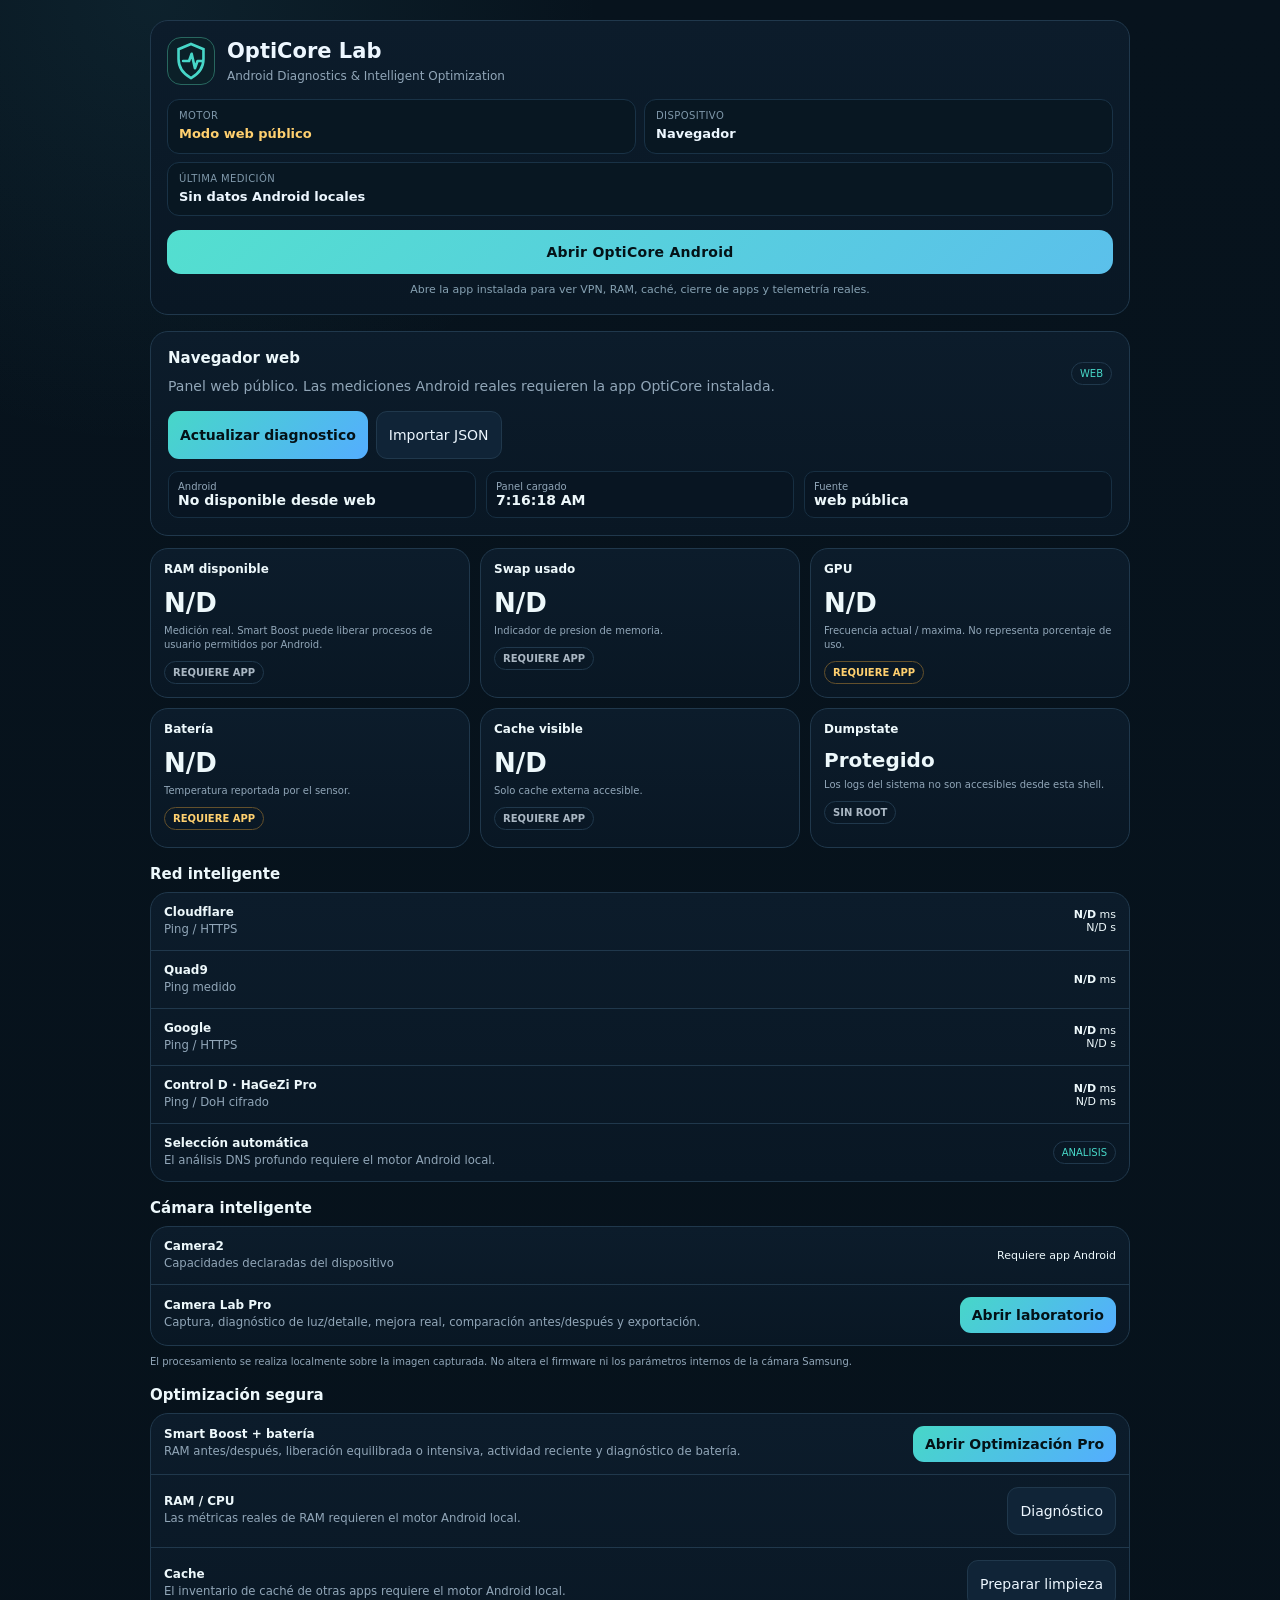
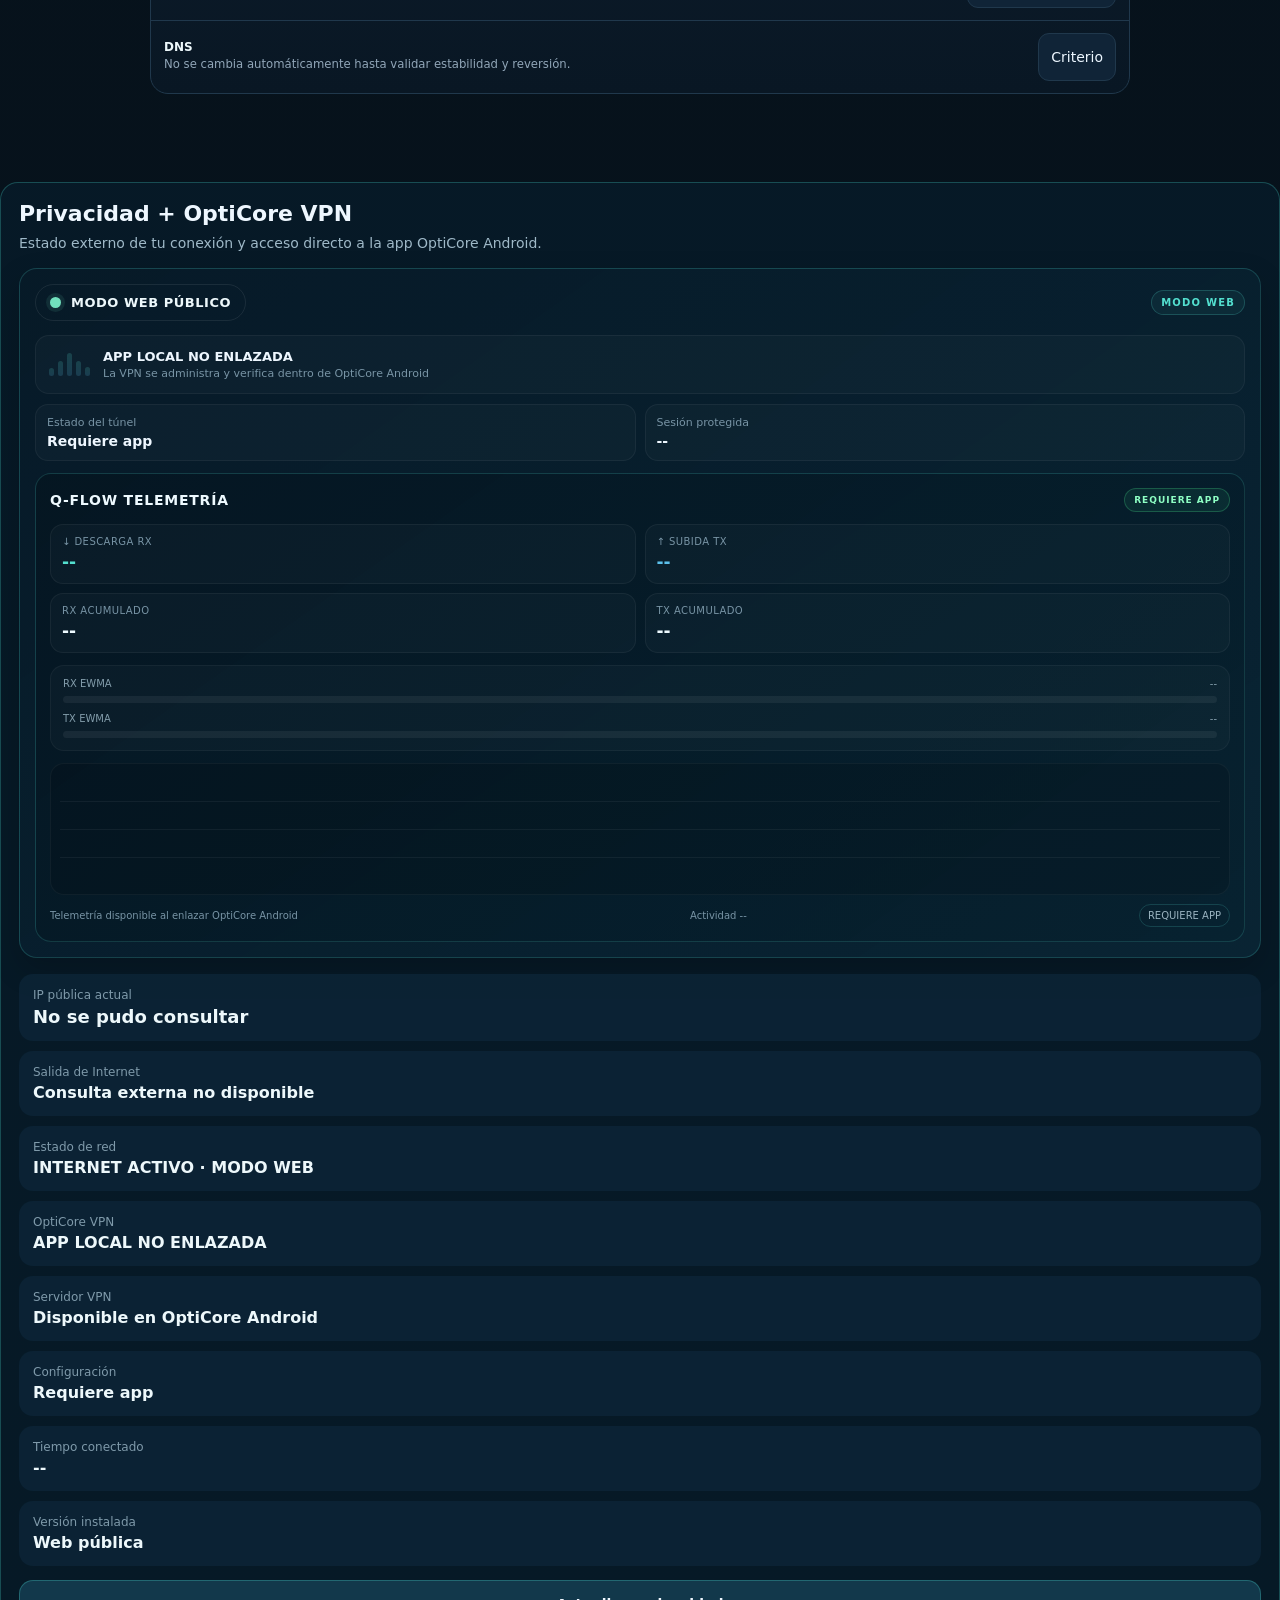
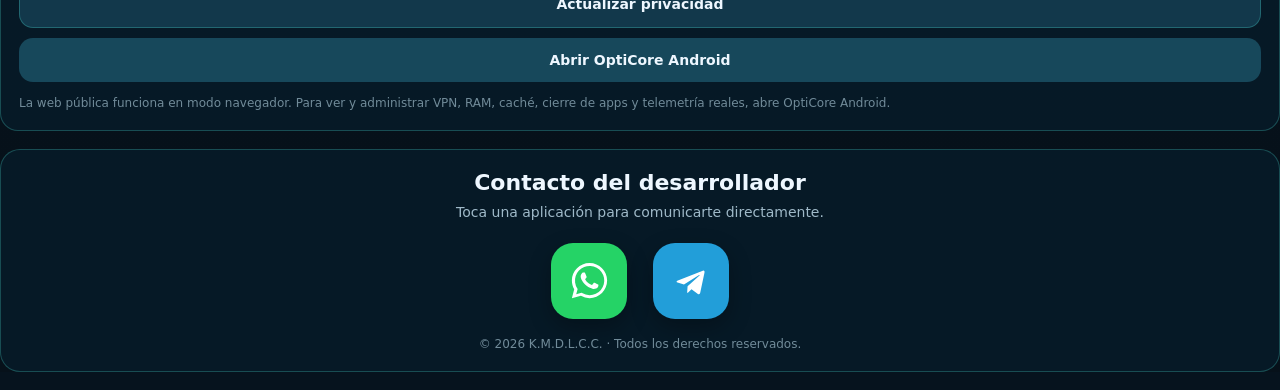
==== commit 3bd17c0b: "Add Control D HaGeZi Pro DNS scan to main panel" ====
--- a/web/index.html
+++ b/web/index.html
@@ -177,6 +177,10 @@
       <div class="right"><b id="gp">-</b> ms<br><span id="gh">-</span> s</div>
     </div>
     <div class="row">
+      <div><strong>Control D · HaGeZi Pro</strong><small>Ping / DoH cifrado</small></div>
+      <div class="right"><b id="cdp">-</b> ms<br><span id="cdh">-</span> ms</div>
+    </div>
+    <div class="row">
       <div><strong>Selección automática</strong><small id="netAdvice">Necesita varias muestras antes de cambiar DNS.</small></div>
       <span class="tag">ANALISIS</span>
     </div>
@@ -246,8 +250,10 @@
   cloudflare_ping_ms:"N/D",
   quad9_ping_ms:"N/D",
   google_ping_ms:"N/D",
+  controld_hagezi_pro_ping_ms:"N/D",
   cloudflare_doh_seconds:"N/D",
   google_doh_seconds:"N/D",
+  controld_hagezi_pro_doh_ms:"N/D",
   camera_manual_sensor:0,
   camera_manual_processing:0,
   camera_raw:0,
@@ -299,8 +305,10 @@
   $("cfp").textContent=known(d.cloudflare_ping_ms)?d.cloudflare_ping_ms:"N/D";
   $("q9p").textContent=known(d.quad9_ping_ms)?d.quad9_ping_ms:"N/D";
   $("gp").textContent=known(d.google_ping_ms)?d.google_ping_ms:"N/D";
+  $("cdp").textContent=known(d.controld_hagezi_pro_ping_ms)?d.controld_hagezi_pro_ping_ms:"N/D";
   $("cfh").textContent=known(d.cloudflare_doh_seconds)?d.cloudflare_doh_seconds:"N/D";
   $("gh").textContent=known(d.google_doh_seconds)?d.google_doh_seconds:"N/D";
+  $("cdh").textContent=known(d.controld_hagezi_pro_doh_ms)?d.controld_hagezi_pro_doh_ms:"N/D";
 
   const caps=[];
   if(+d.camera_manual_sensor) caps.push("SENSOR");
@@ -324,7 +332,8 @@
   const samples=[
     ["Cloudflare",d.cloudflare_ping_ms],
     ["Quad9",d.quad9_ping_ms],
-    ["Google",d.google_ping_ms]
+    ["Google",d.google_ping_ms],
+    ["Control D · HaGeZi Pro",d.controld_hagezi_pro_ping_ms]
   ].filter(x=>known(x[1])).map(x=>[x[0],Number(x[1])]).filter(x=>Number.isFinite(x[1])).sort((a,b)=>a[1]-b[1]);
 
   $("netAdvice").textContent=samples[0]
@@ -395,8 +404,65 @@
   toast("Modo seguro: todavia no se ha borrado nada.");
 };
 
-$("dbtn").onclick=()=>{
-  toast("DNS automatico: multiples muestras, estabilidad y reversion.");
+$("dbtn").onclick=async()=>{
+  const btn=$("dbtn");
+  const original=btn.textContent;
+  btn.disabled=true;
+  btn.textContent="Escaneando…";
+
+  try{
+    let d;
+
+    if(LOCAL_ENGINE){
+      const r=await fetch("./api/dns?t="+Date.now(),{cache:"no-store"});
+      if(!r.ok) throw new Error("HTTP "+r.status);
+      d=await r.json();
+    }else if(window.OptiCoreBridge &&
+             typeof window.OptiCoreBridge.fetchDns==="function" &&
+             window.OptiCoreBridge.isLinked()){
+      d=await window.OptiCoreBridge.fetchDns();
+    }else{
+      toast("Enlaza OptiCore Android para medir DNS reales.");
+      return;
+    }
+
+    const cf=d.cloudflare||{};
+    const q9=d.quad9||{};
+    const gg=d.google||{};
+    const cd=d.controld_hagezi_pro||{};
+
+    DATA.cloudflare_ping_ms=cf.avg_ms||"N/D";
+    DATA.quad9_ping_ms=q9.avg_ms||"N/D";
+    DATA.google_ping_ms=gg.avg_ms||"N/D";
+    DATA.controld_hagezi_pro_ping_ms=cd.avg_ms||"N/D";
+    DATA.controld_hagezi_pro_doh_ms=
+      d.controld_hagezi_pro_doh_average_ms<9999
+        ? d.controld_hagezi_pro_doh_average_ms
+        : "N/D";
+
+    $("cfp").textContent=DATA.cloudflare_ping_ms;
+    $("q9p").textContent=DATA.quad9_ping_ms;
+    $("gp").textContent=DATA.google_ping_ms;
+    $("cdp").textContent=DATA.controld_hagezi_pro_ping_ms;
+    $("cdh").textContent=DATA.controld_hagezi_pro_doh_ms;
+
+    $("netAdvice").textContent=
+      "Mejor muestra actual: "+
+      (d.latency_stability_candidate||"N/D")+
+      ". DoH: "+
+      (d.doh_candidate||"N/D")+
+      (d.doh_candidate_ms<9999
+        ?" · "+d.doh_candidate_ms+" ms."
+        :".");
+
+    toast("Escaneo DNS completado sin cambiar tu configuración.");
+
+  }catch(e){
+    toast("No se pudo completar el escaneo DNS.");
+  }finally{
+    btn.disabled=false;
+    btn.textContent=original;
+  }
 };
 
 const savedMode=localStorage.getItem("dolCam");
@@ -717,4 +783,4 @@
 })();
 </script>
 
-<script src="./bridge.js?v=1"></script>
+<script src="./bridge.js?v=2"></script>
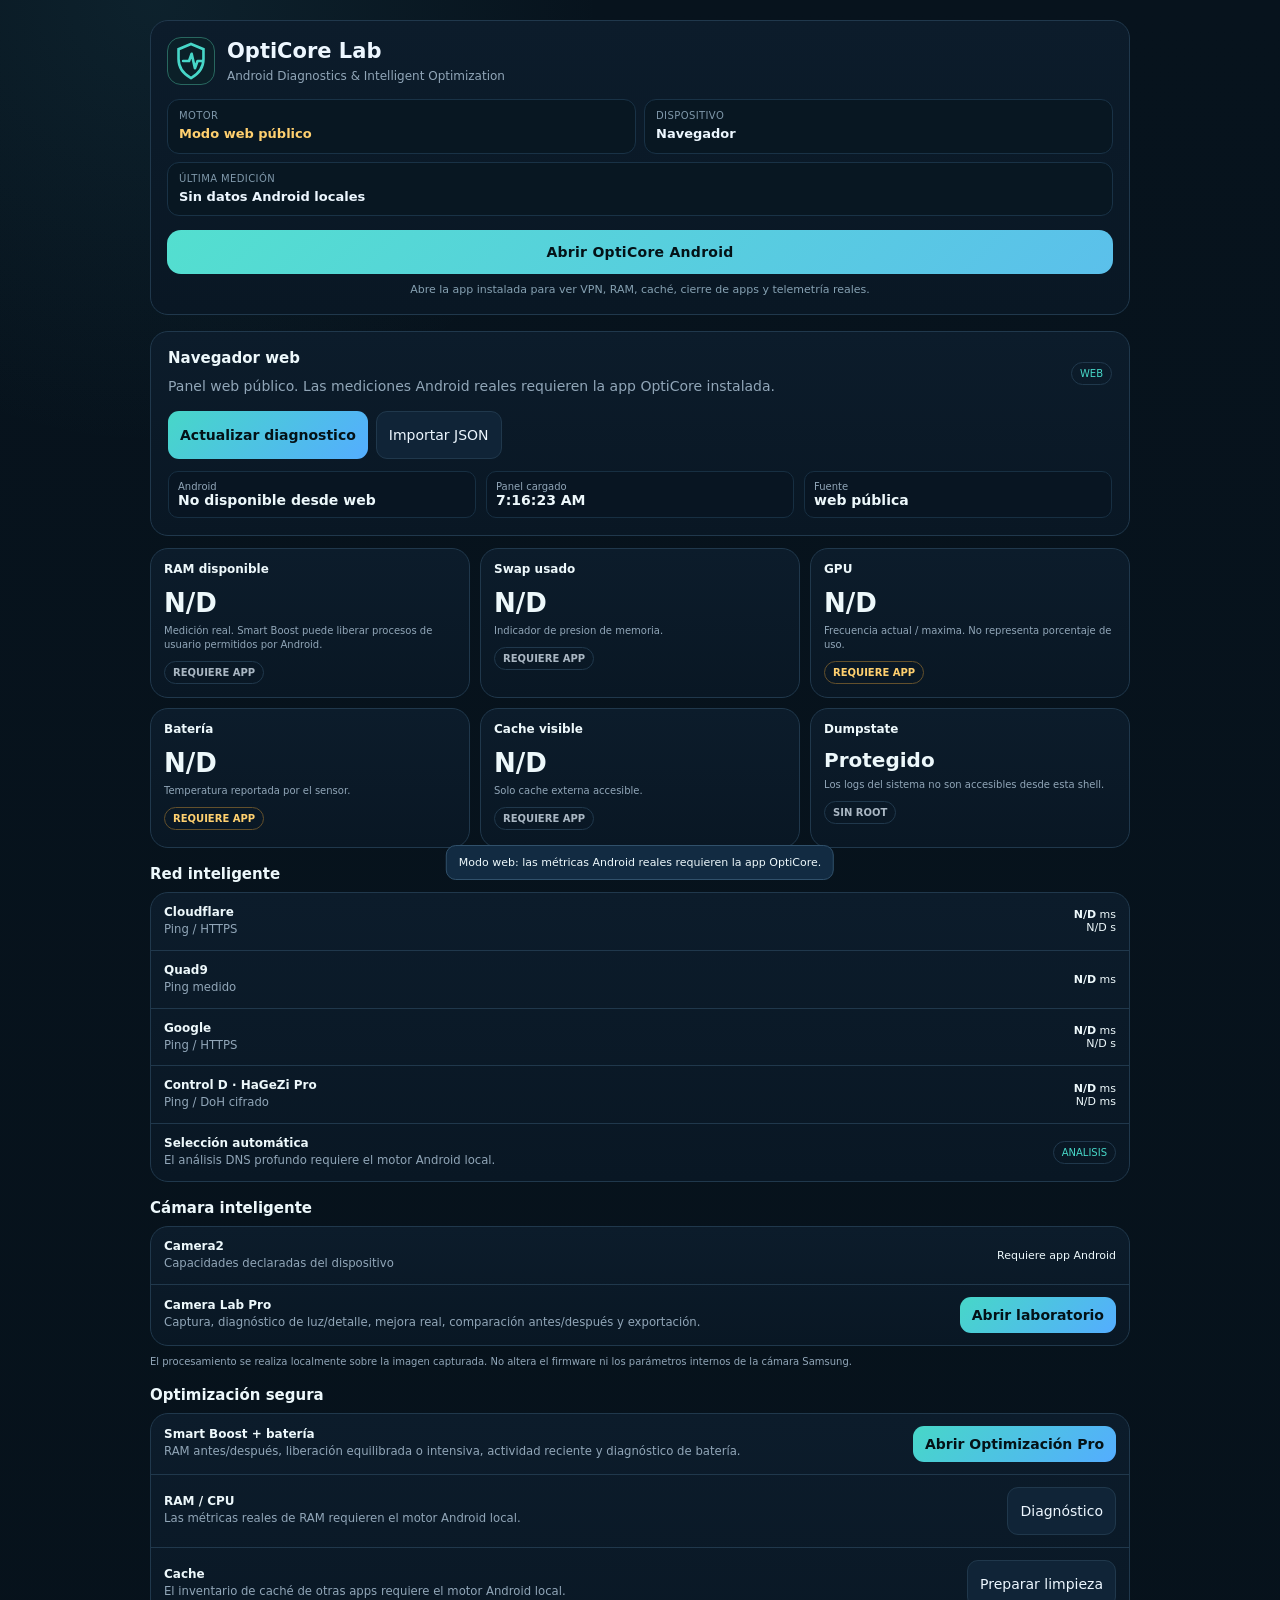
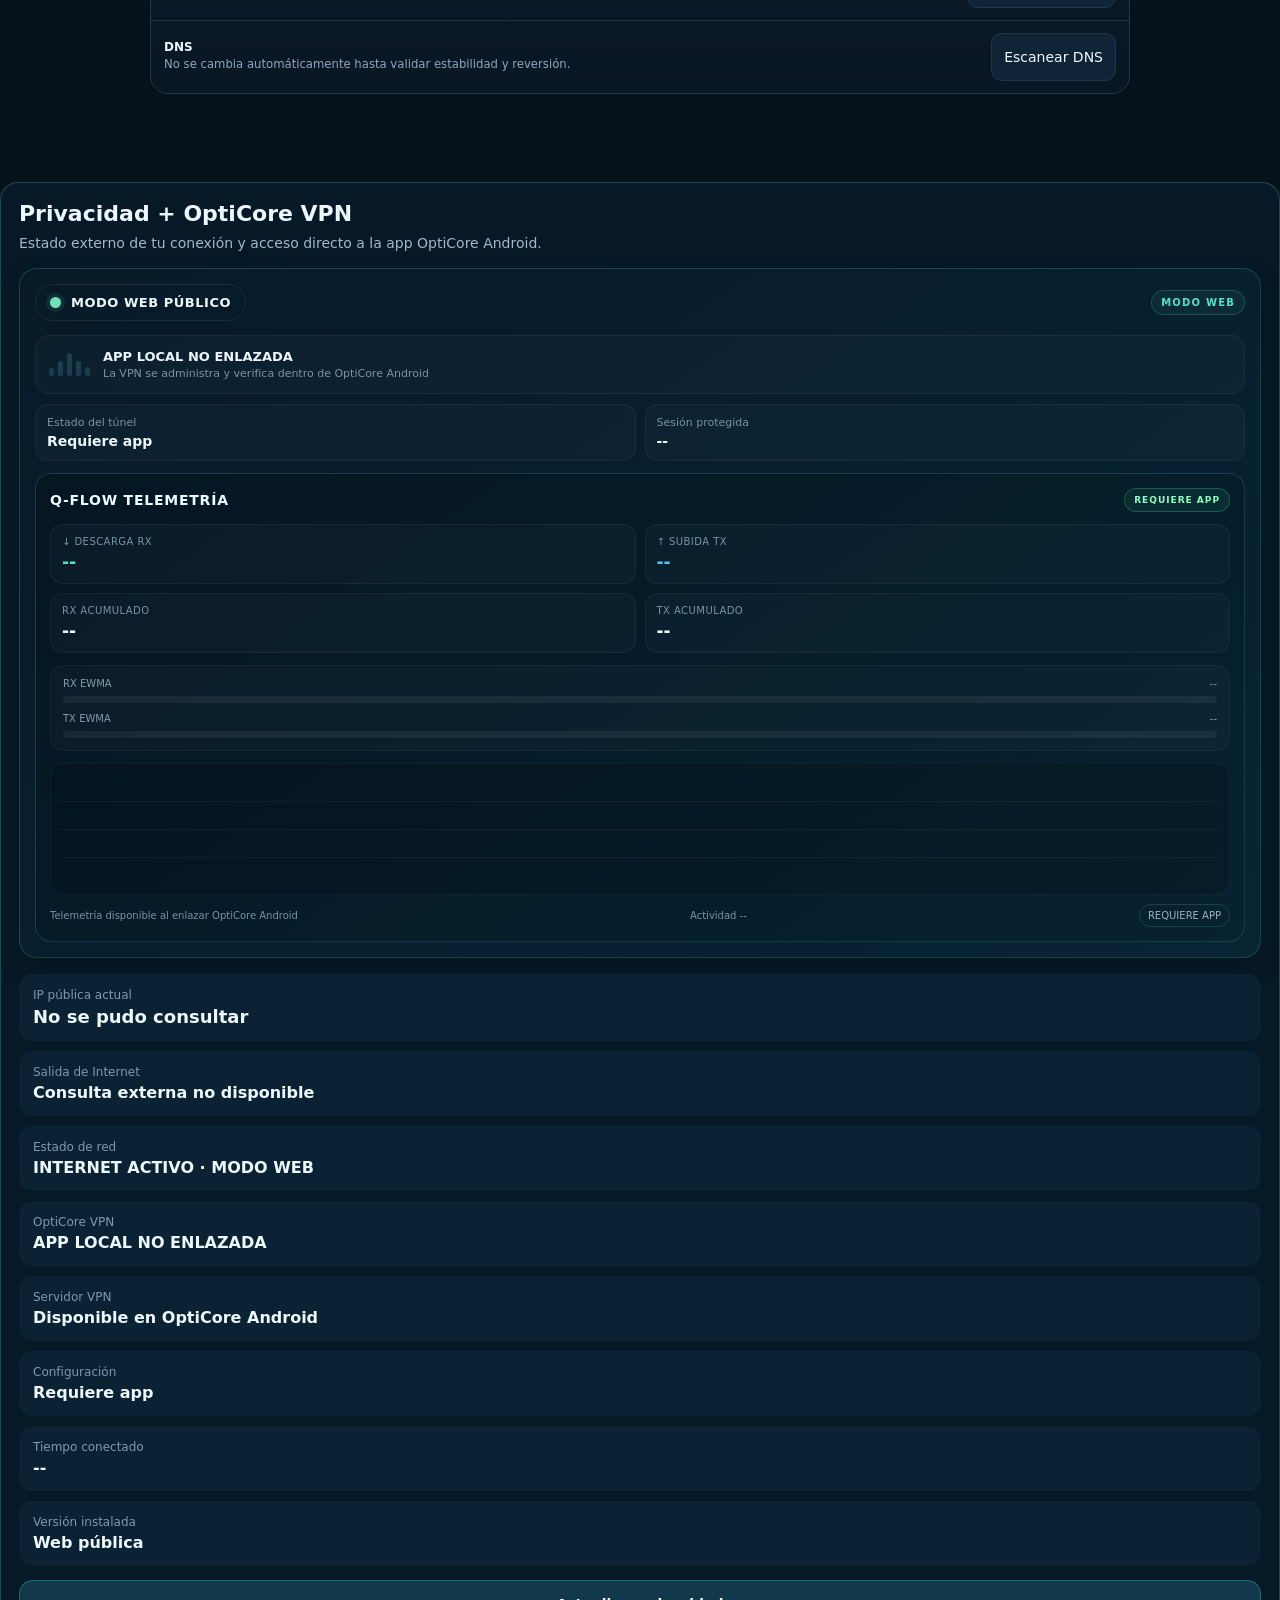
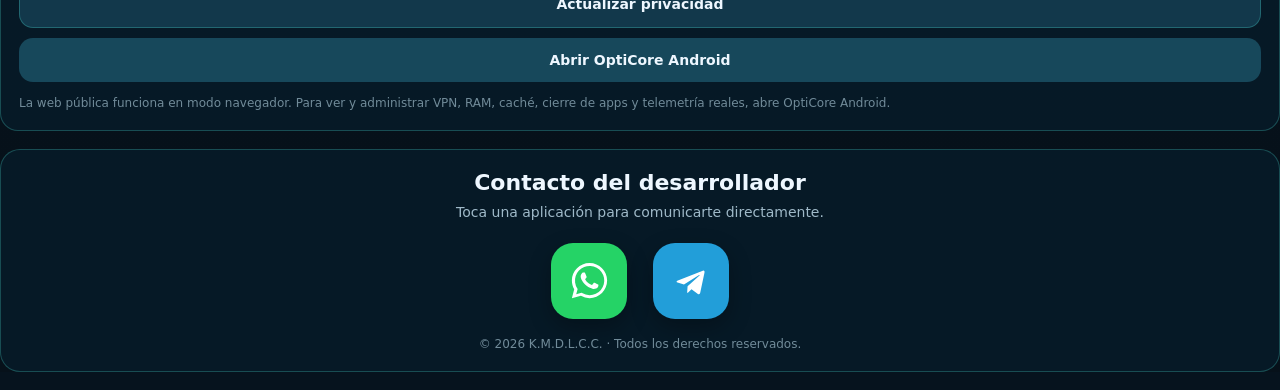
==== commit 159fc0ec: "Label DNS action as a real scan" ====
--- a/web/index.html
+++ b/web/index.html
@@ -219,7 +219,7 @@
     </div>
     <div class="row">
       <div><strong>DNS</strong><small>No se cambia automáticamente hasta validar estabilidad y reversión.</small></div>
-      <button class="btn" id="dbtn">Criterio</button>
+      <button class="btn" id="dbtn">Escanear DNS</button>
     </div>
   </div>
 </section>
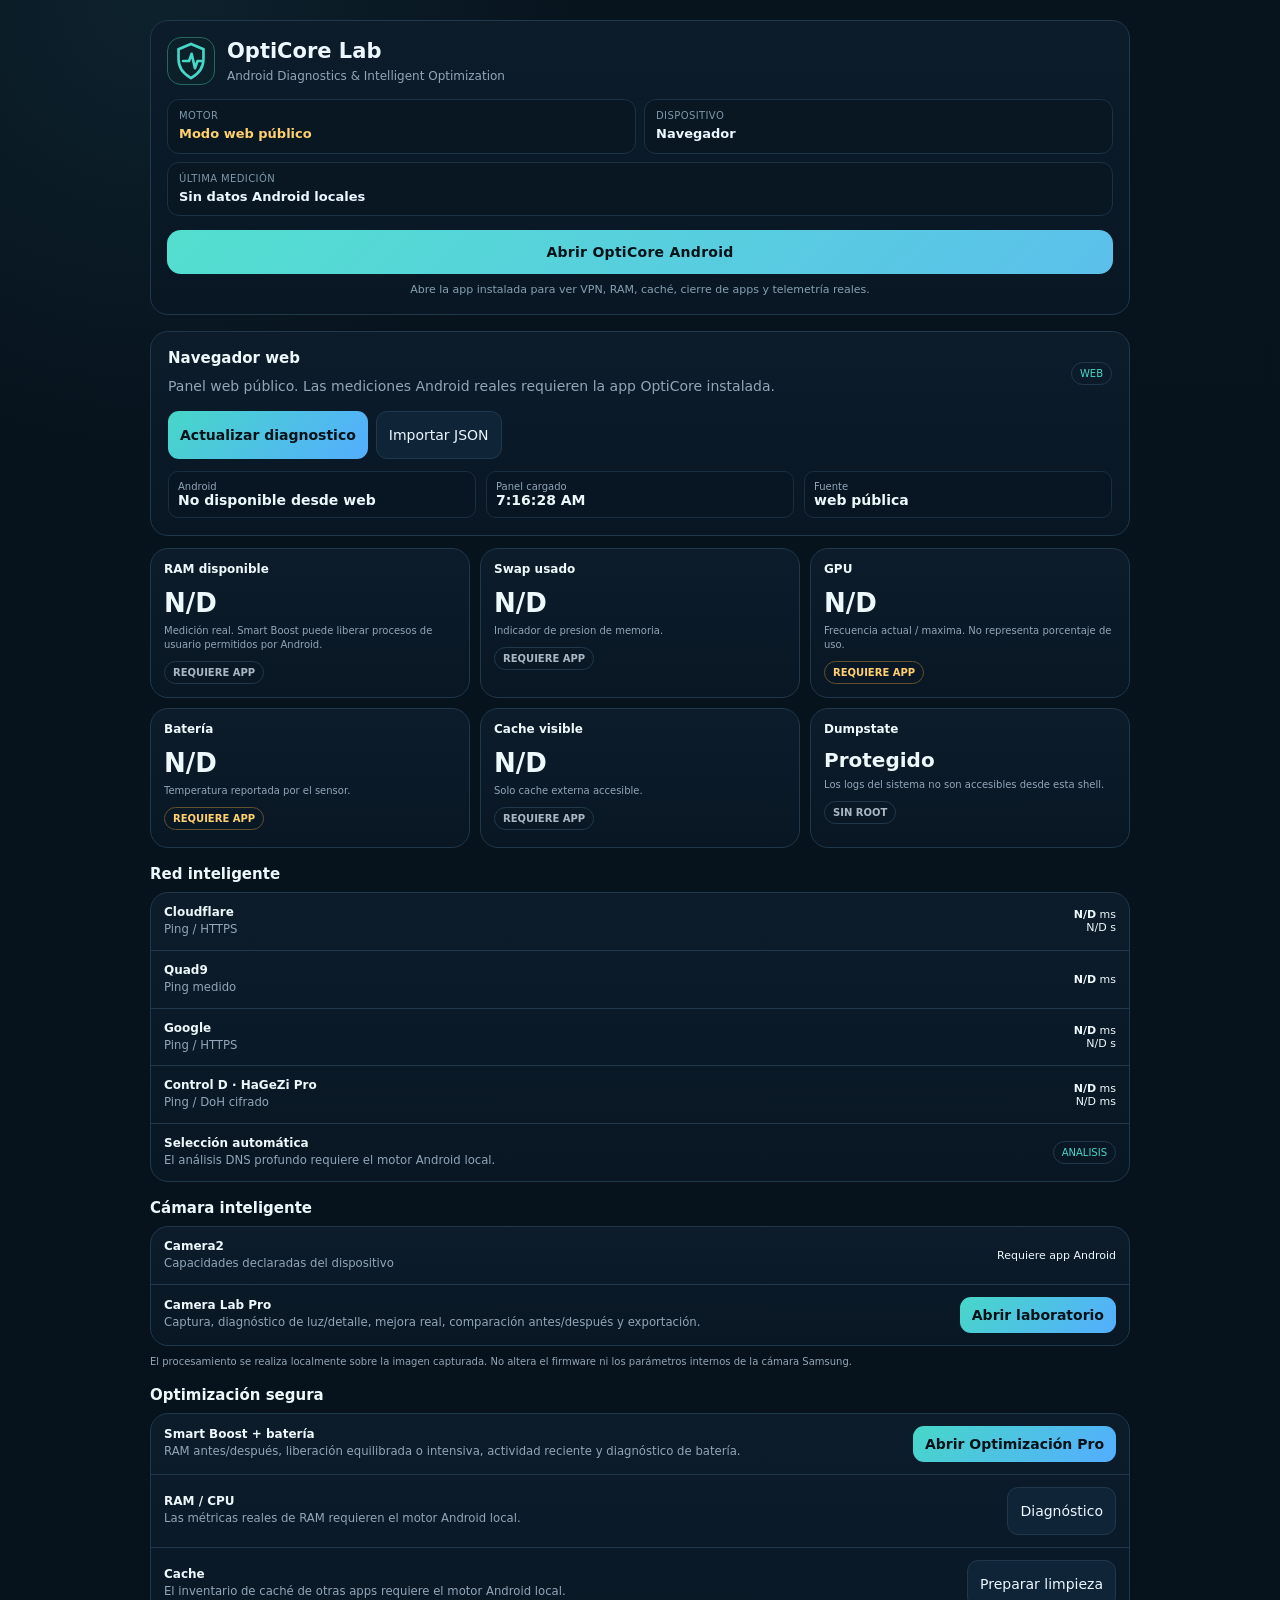
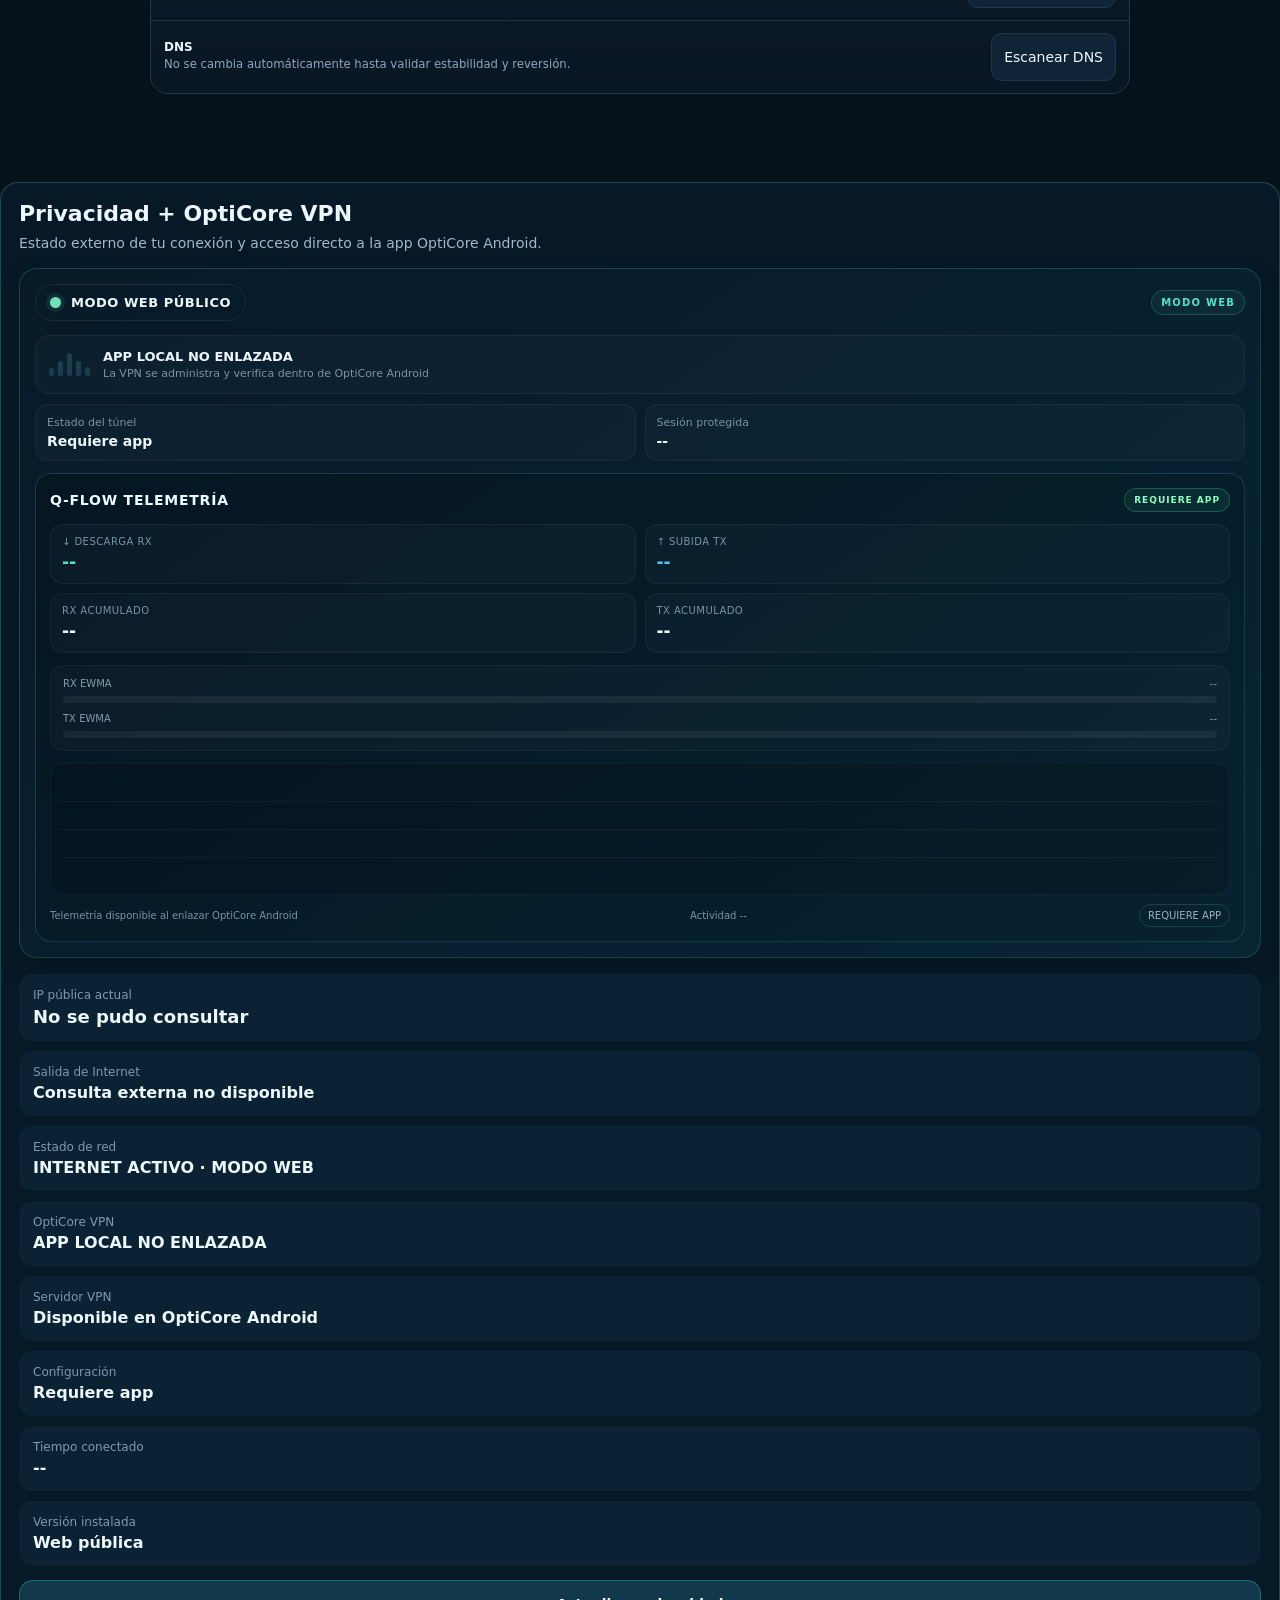
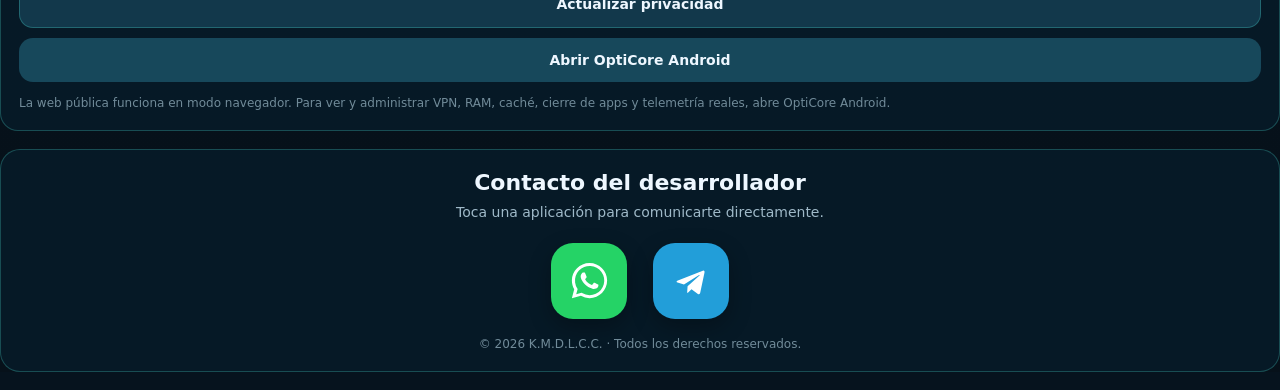
==== commit 8ccc1b80: "Fix Q-FLOW graph history on public bridge" ====
--- a/web/index.html
+++ b/web/index.html
@@ -628,7 +628,7 @@
 setText("qfRxRate",fmtRate(rx));setText("qfTxRate",fmtRate(tx));setText("qfRxTotal",fmtBytes(bd.vpn_rx_bytes));setText("qfTxTotal",fmtBytes(bd.vpn_tx_bytes));setText("qfRxSmooth",fmtRate(rxs));setText("qfTxSmooth",fmtRate(txs));
 var rxFill=document.getElementById("qfRxFill"),txFill=document.getElementById("qfTxFill");if(rxFill)rxFill.style.width=activityIndex(rxs)+"%";if(txFill)txFill.style.width=activityIndex(txs)+"%";
 var b=document.getElementById("qfBurst");if(b){b.className="qf-burst"+(bd.vpn_burst?" hot":"");b.textContent=bd.vpn_burst?"RÁFAGA":"FLUJO ESTABLE"}
-setText("qfSamples","OptiCore "+(bd.version||"")+" · "+(bd.vpn_connected?"Túnel activo":"Túnel inactivo"));setText("qfActivity",bd.vpn_connected?"VPN activa":"VPN inactiva");var qr=document.querySelector("#qflowLiveV2 .qf-real");if(qr)qr.textContent="WIREGUARD ENLAZADO";return;
+setText("qfSamples","OptiCore "+(bd.version||"")+" · "+(bd.vpn_connected?"Túnel activo":"Túnel inactivo"));setText("qfActivity",bd.vpn_connected?"VPN activa":"VPN inactiva");var qr=document.querySelector("#qflowLiveV2 .qf-real");if(qr)qr.textContent="WIREGUARD ENLAZADO";historyPush(rxs,txs);draw();return;
 }
 setText("qfRxRate","--");setText("qfTxRate","--");setText("qfRxTotal","--");setText("qfTxTotal","--");setText("qfRxSmooth","--");setText("qfTxSmooth","--");setText("qfSamples","Telemetría disponible al enlazar OptiCore Android");setText("qfActivity","Actividad --");var b=document.getElementById("qfBurst");if(b){b.className="qf-burst";b.textContent="REQUIERE APP"}return;
 }
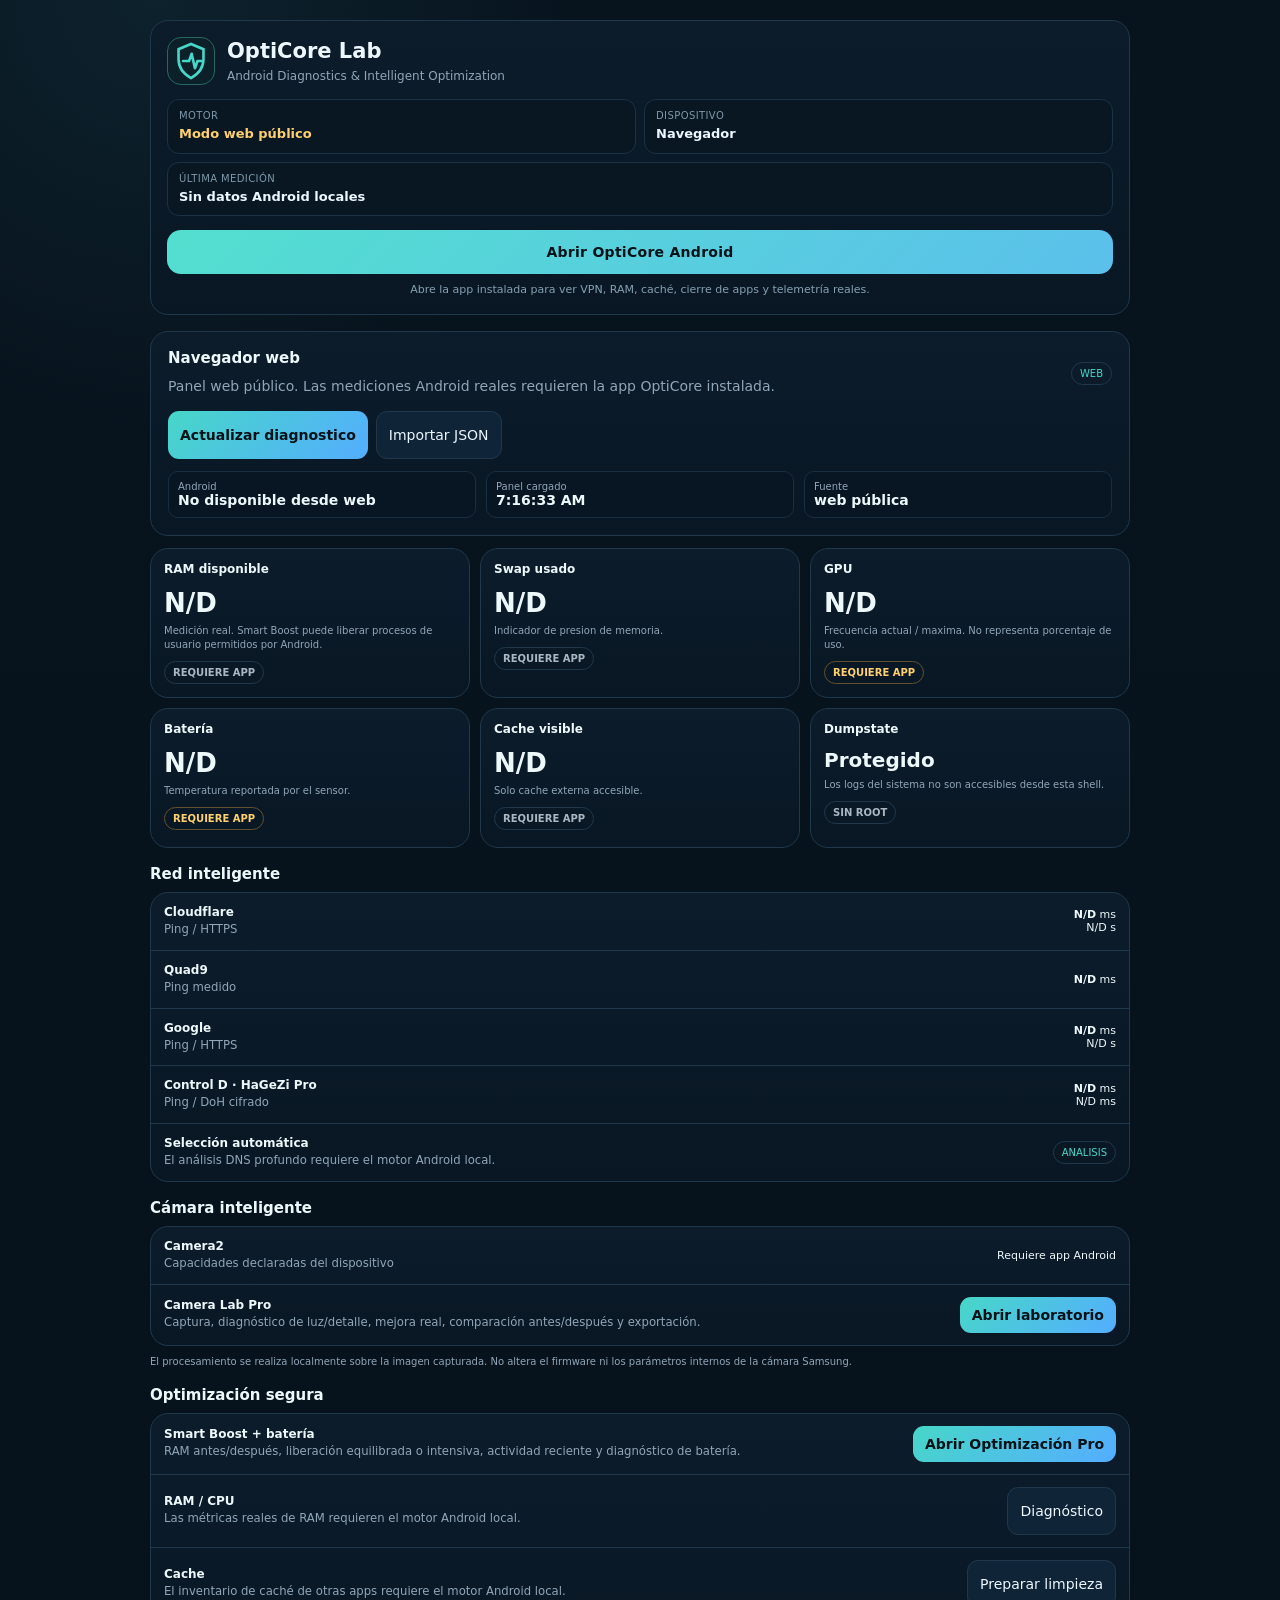
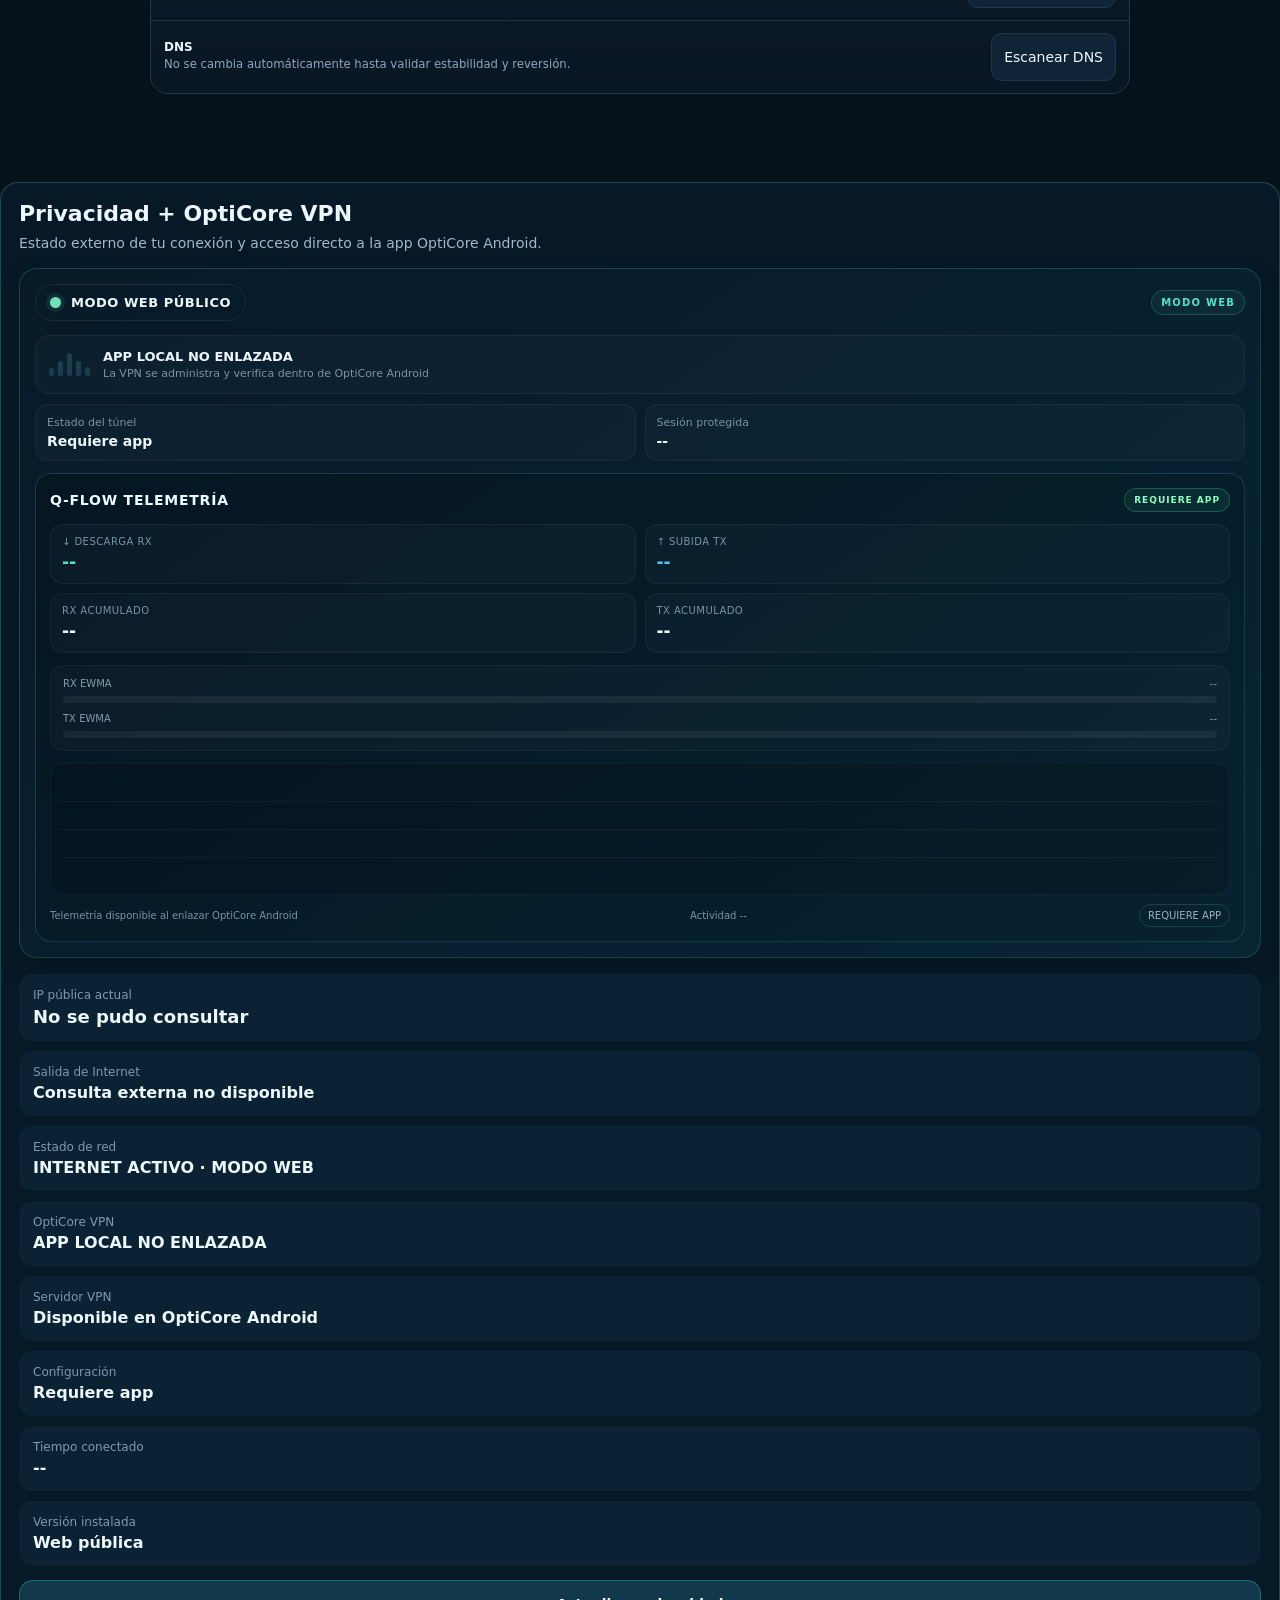
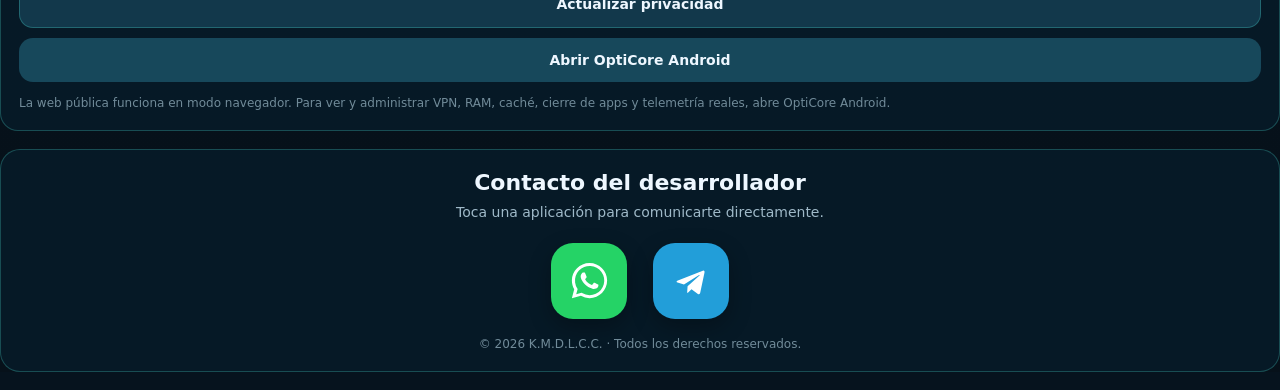
==== commit 411f07f6: "Use bridge-derived visible rates in public Q-FLOW cards" ====
--- a/web/index.html
+++ b/web/index.html
@@ -624,7 +624,7 @@
 if(location.hostname!=="127.0.0.1"&&location.hostname!=="localhost"){
 var bd=window.__OPTICORE_BRIDGE_DATA__;
 if(bd&&bd.ok===true){
-var rx=num(bd.vpn_rx_bps),tx=num(bd.vpn_tx_bps),rxs=num(bd.vpn_rx_ewma_bps),txs=num(bd.vpn_tx_ewma_bps);
+var rx=num(bd.display_rx_bps!=null?bd.display_rx_bps:bd.vpn_rx_bps),tx=num(bd.display_tx_bps!=null?bd.display_tx_bps:bd.vpn_tx_bps),rxs=num(bd.vpn_rx_ewma_bps),txs=num(bd.vpn_tx_ewma_bps);
 setText("qfRxRate",fmtRate(rx));setText("qfTxRate",fmtRate(tx));setText("qfRxTotal",fmtBytes(bd.vpn_rx_bytes));setText("qfTxTotal",fmtBytes(bd.vpn_tx_bytes));setText("qfRxSmooth",fmtRate(rxs));setText("qfTxSmooth",fmtRate(txs));
 var rxFill=document.getElementById("qfRxFill"),txFill=document.getElementById("qfTxFill");if(rxFill)rxFill.style.width=activityIndex(rxs)+"%";if(txFill)txFill.style.width=activityIndex(txs)+"%";
 var b=document.getElementById("qfBurst");if(b){b.className="qf-burst"+(bd.vpn_burst?" hot":"");b.textContent=bd.vpn_burst?"RÁFAGA":"FLUJO ESTABLE"}
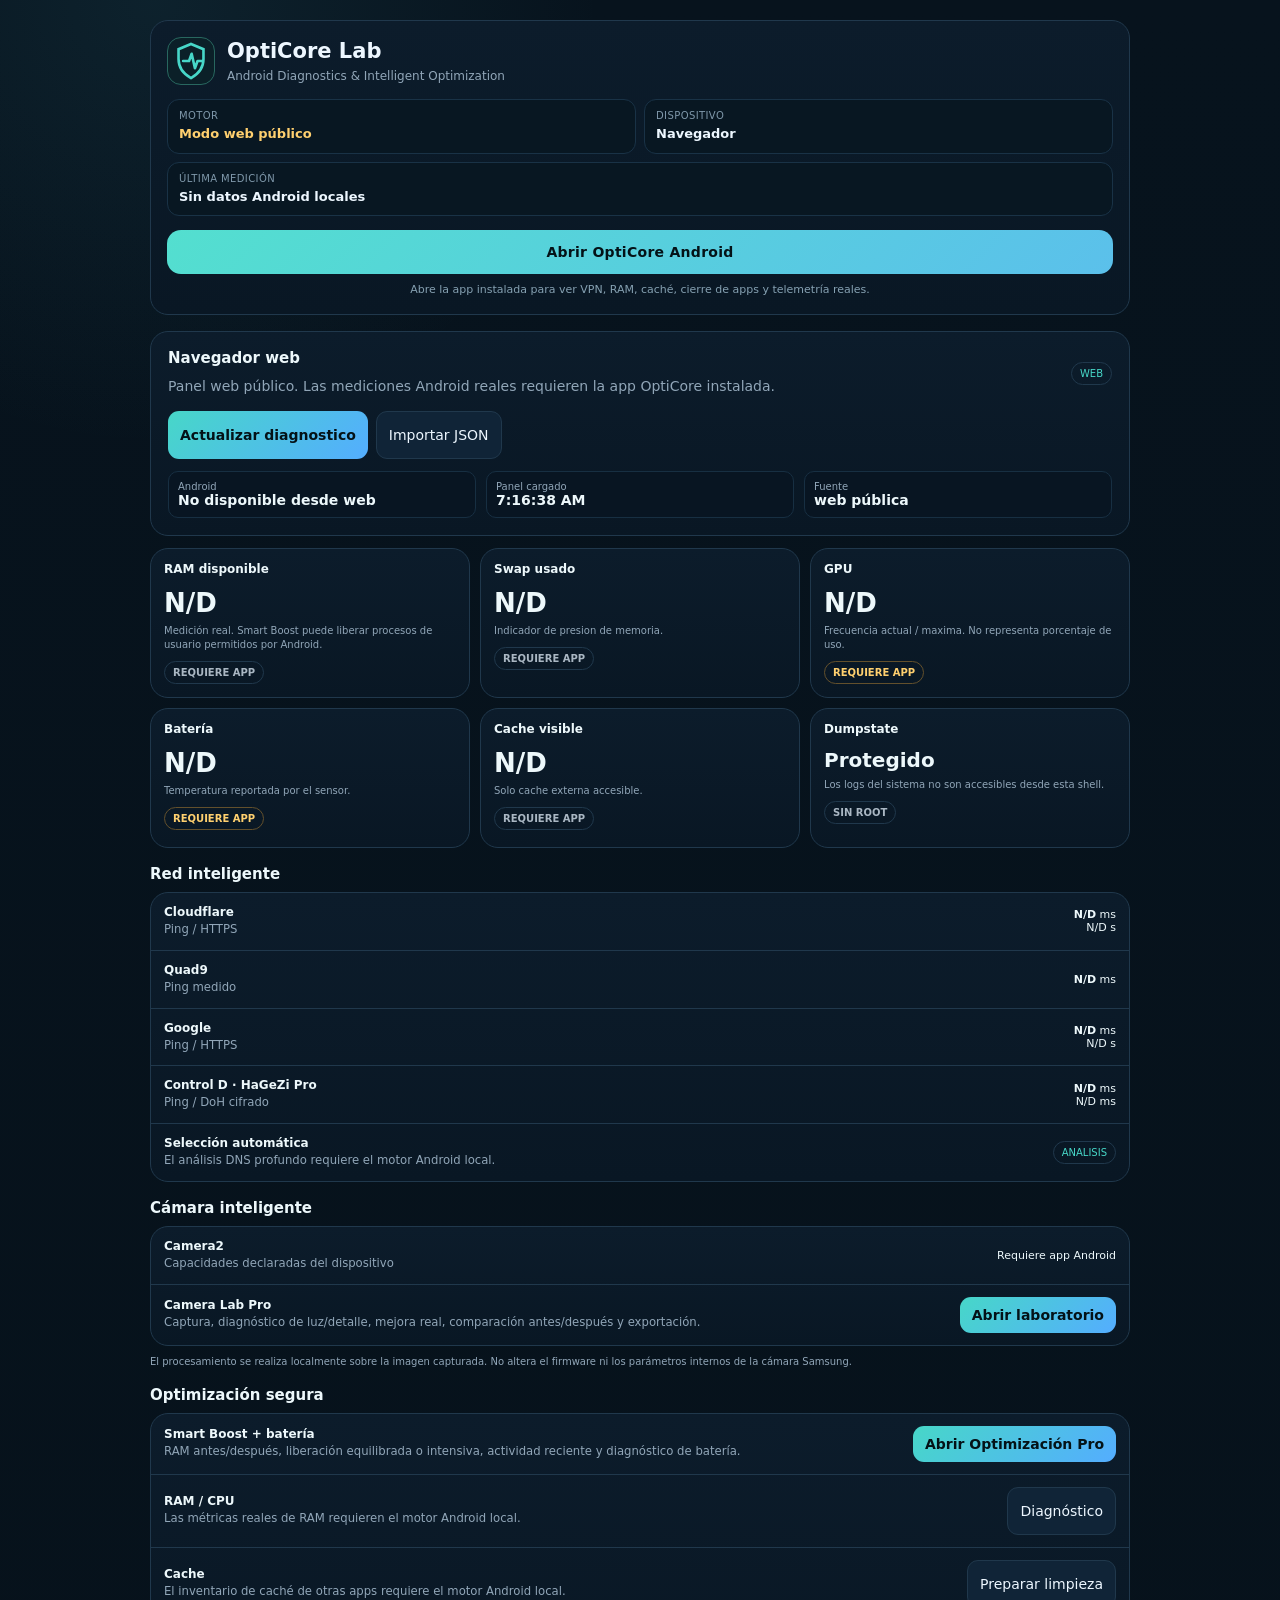
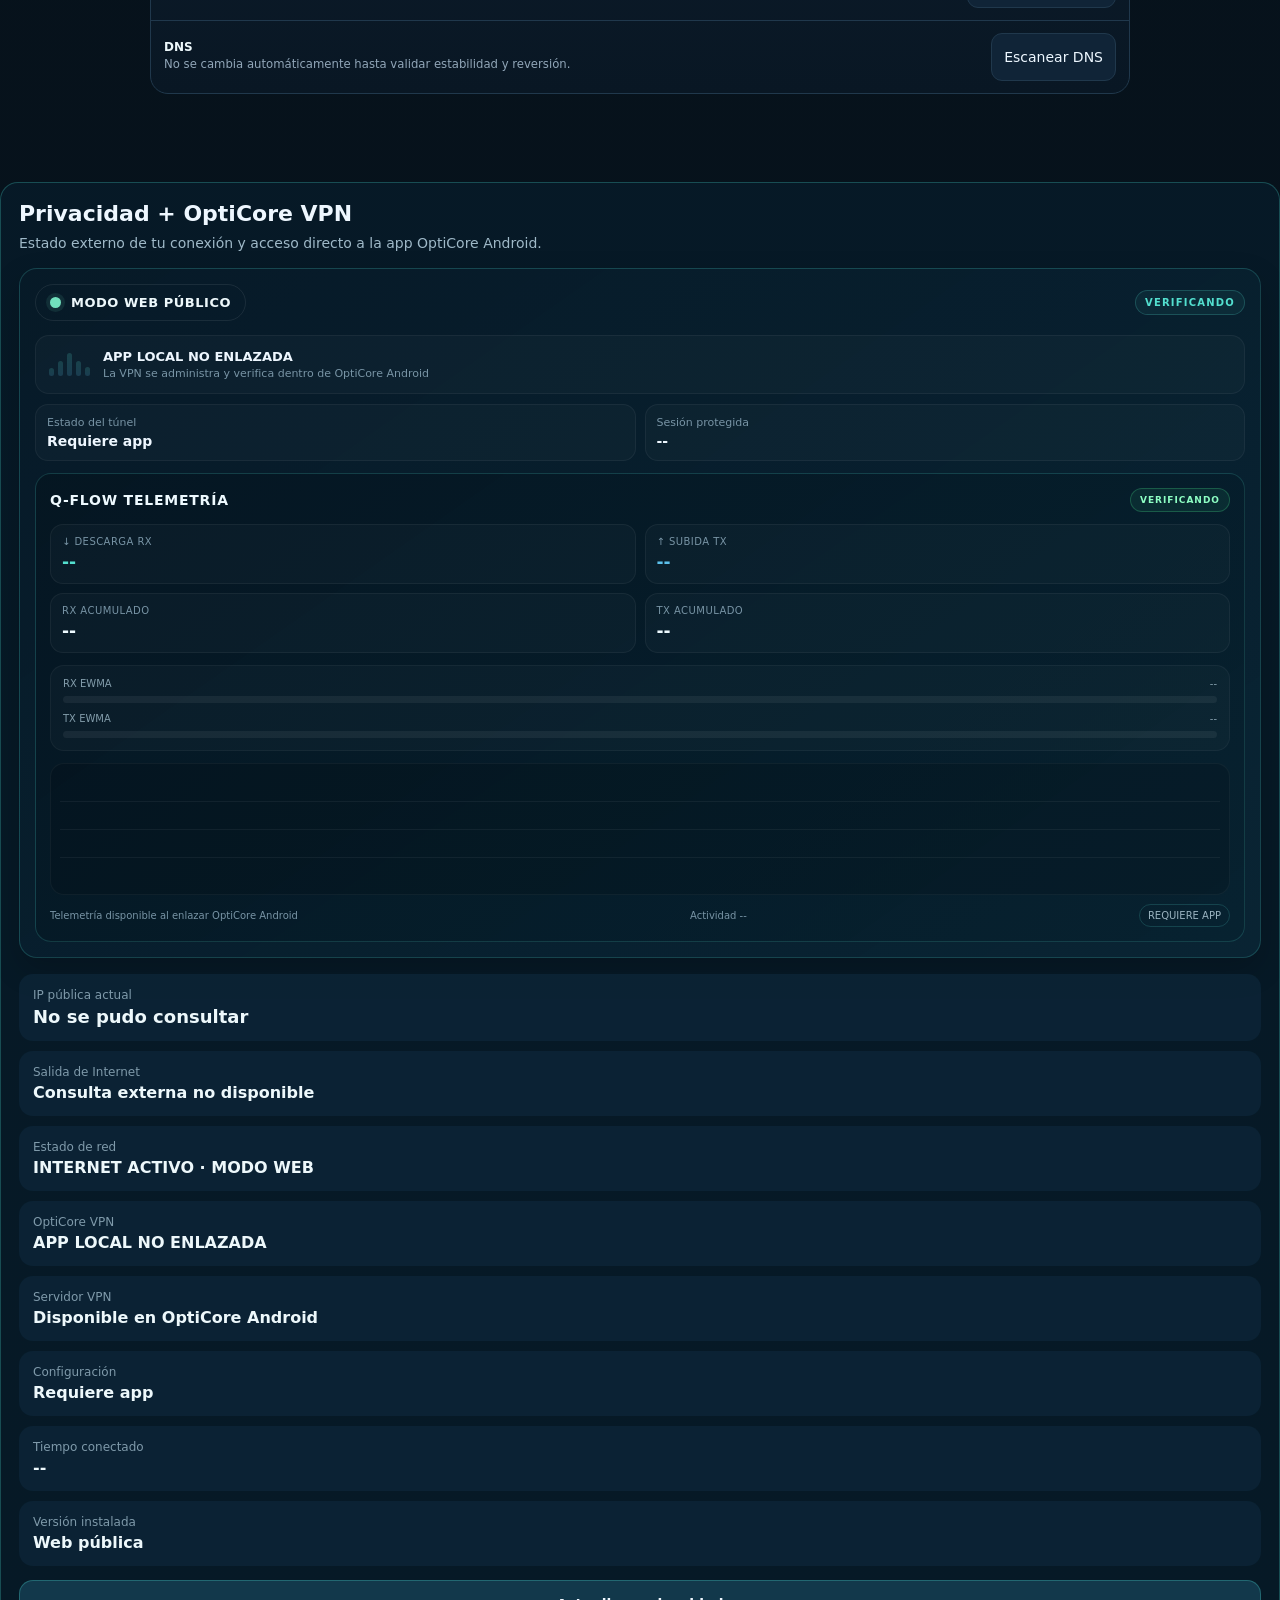
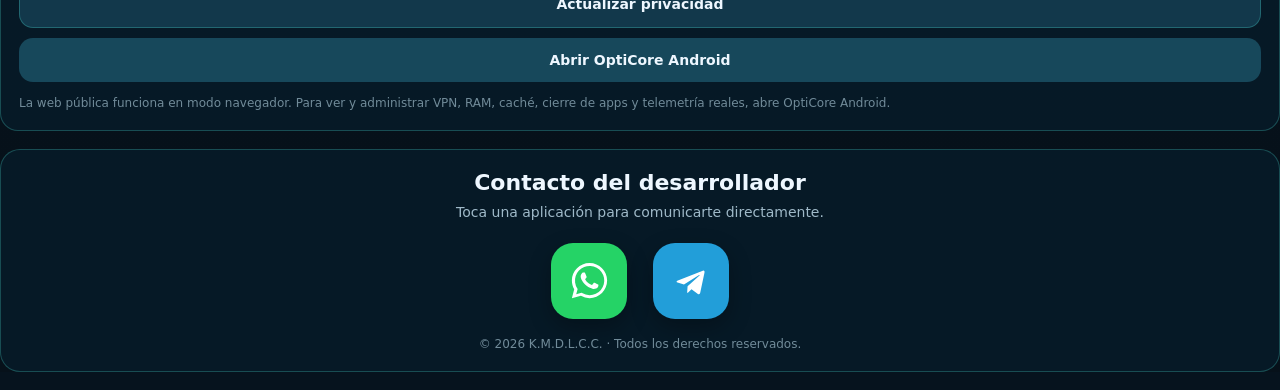
==== commit db56d44a: "Fix local motor and Q-FLOW status labels" ====
--- a/web/index.html
+++ b/web/index.html
@@ -555,9 +555,9 @@
 <script id="opticore-status-pro-v1-script">
 (function(){
 function fmt(total){total=Math.max(0,Number(total)||0);var h=Math.floor(total/3600),m=Math.floor((total%3600)/60),s=Math.floor(total%60);function p(n){return n<10?"0"+n:n}return h>0?h+":"+p(m)+":"+p(s):p(m)+":"+p(s)}
-function ensure(){var host=document.getElementById("opticore-bridge-v1");if(!host)return null;var box=document.getElementById("ocSecurityMonitor");if(box)return box;box=document.createElement("div");box.id="ocSecurityMonitor";box.className="oc-secmon";box.innerHTML="<div class=\"oc-sec-head\"><div id=\"ocMainPill\" class=\"oc-pill wait\"><span class=\"oc-dot\"></span><span id=\"ocMainText\">VERIFICANDO VPN</span></div><div class=\"oc-live\">MODO WEB</div></div><div class=\"oc-flow\"><div id=\"ocBars\" class=\"oc-bars idle\"><i></i><i></i><i></i><i></i><i></i></div><div class=\"oc-flow-main\"><div id=\"ocFlowTitle\" class=\"oc-flow-title\">Analizando túnel seguro</div><div id=\"ocFlowSub\" class=\"oc-flow-sub\">Esperando estado de OptiCore</div></div></div><div class=\"oc-sec-grid\"><div class=\"oc-mini\"><div class=\"oc-mini-k\">Estado del túnel</div><div id=\"ocTunnelPro\" class=\"oc-mini-v\">Comprobando...</div></div><div class=\"oc-mini\"><div class=\"oc-mini-k\">Sesión protegida</div><div id=\"ocSessionPro\" class=\"oc-mini-v\">--</div></div></div>";var grid=document.getElementById("opticoreNetwork");var anchor=grid&&grid.parentElement&&grid.parentElement.parentElement;if(anchor&&anchor.parentElement===host)host.insertBefore(box,anchor);else host.appendChild(box);return box}
+function ensure(){var host=document.getElementById("opticore-bridge-v1");if(!host)return null;var box=document.getElementById("ocSecurityMonitor");if(box)return box;box=document.createElement("div");box.id="ocSecurityMonitor";box.className="oc-secmon";box.innerHTML="<div class=\"oc-sec-head\"><div id=\"ocMainPill\" class=\"oc-pill wait\"><span class=\"oc-dot\"></span><span id=\"ocMainText\">VERIFICANDO VPN</span></div><div class=\"oc-live\">VERIFICANDO</div></div><div class=\"oc-flow\"><div id=\"ocBars\" class=\"oc-bars idle\"><i></i><i></i><i></i><i></i><i></i></div><div class=\"oc-flow-main\"><div id=\"ocFlowTitle\" class=\"oc-flow-title\">Analizando túnel seguro</div><div id=\"ocFlowSub\" class=\"oc-flow-sub\">Esperando estado de OptiCore</div></div></div><div class=\"oc-sec-grid\"><div class=\"oc-mini\"><div class=\"oc-mini-k\">Estado del túnel</div><div id=\"ocTunnelPro\" class=\"oc-mini-v\">Comprobando...</div></div><div class=\"oc-mini\"><div class=\"oc-mini-k\">Sesión protegida</div><div id=\"ocSessionPro\" class=\"oc-mini-v\">--</div></div></div>";var grid=document.getElementById("opticoreNetwork");var anchor=grid&&grid.parentElement&&grid.parentElement.parentElement;if(anchor&&anchor.parentElement===host)host.insertBefore(box,anchor);else host.appendChild(box);return box}
 function paint(mode,d){ensure();var pill=document.getElementById("ocMainPill"),txt=document.getElementById("ocMainText"),bars=document.getElementById("ocBars"),title=document.getElementById("ocFlowTitle"),sub=document.getElementById("ocFlowSub"),tun=document.getElementById("ocTunnelPro"),ses=document.getElementById("ocSessionPro");if(!pill)return;pill.className="oc-pill "+mode;if(mode==="on"){txt.textContent="VPN PROTEGIDA";bars.className="oc-bars";title.textContent="CANAL CIFRADO ACTIVO";sub.textContent=d&&d.endpoint?d.endpoint:"OptiCore VPN";tun.textContent="WireGuard conectado";ses.textContent=fmt(d&&d.connected_seconds)}else if(mode==="off"){txt.textContent="VPN DESCONECTADA";bars.className="oc-bars idle";title.textContent="TÚNEL INACTIVO";sub.textContent="El tráfico no está usando OptiCore VPN";tun.textContent="Desconectado";ses.textContent="00:00"}else if(mode==="web"){txt.textContent="MODO WEB PÚBLICO";bars.className="oc-bars idle";title.textContent="APP LOCAL NO ENLAZADA";sub.textContent="La VPN se administra y verifica dentro de OptiCore Android";tun.textContent="Requiere app";ses.textContent="--"}else if(mode==="na"){txt.textContent="APP LOCAL NO ENLAZADA";bars.className="oc-bars idle";title.textContent="TELEMETRÍA LOCAL NO DISPONIBLE";sub.textContent="Abre el panel local de OptiCore para ver el túnel";tun.textContent="No enlazada";ses.textContent="--"}else{txt.textContent="VERIFICANDO VPN";bars.className="oc-bars";title.textContent="ANALIZANDO TÚNEL";sub.textContent="Consultando OptiCore local";tun.textContent="Comprobando...";ses.textContent="--"}}
-async function refresh(){ensure();if(!navigator.onLine){paint("off");return}if(location.hostname!=="127.0.0.1"&&location.hostname!=="localhost"){var bd=window.__OPTICORE_BRIDGE_DATA__;if(bd&&bd.ok===true){paint(bd.vpn_connected?"on":"off",{connected_seconds:bd.vpn_connected_seconds||0,endpoint:"OptiCore Android"});var live=document.querySelector("#ocSecurityMonitor .oc-live");if(live)live.textContent="ENLAZADO"}else{paint("web")}return}try{var r=await fetch("http://127.0.0.1:8767/status?t="+Date.now(),{cache:"no-store"});if(!r.ok)throw new Error("http");var d=await r.json();paint(d.connected?"on":"off",d)}catch(e){paint("na")}}
+async function refresh(){ensure();if(!navigator.onLine){paint("off");return}if(location.hostname!=="127.0.0.1"&&location.hostname!=="localhost"){var bd=window.__OPTICORE_BRIDGE_DATA__;if(bd&&bd.ok===true){paint(bd.vpn_connected?"on":"off",{connected_seconds:bd.vpn_connected_seconds||0,endpoint:"OptiCore Android"});var live=document.querySelector("#ocSecurityMonitor .oc-live");if(live)live.textContent="ENLAZADO"}else{paint("web")}return}try{var r=await fetch("http://127.0.0.1:8767/status?t="+Date.now(),{cache:"no-store"});if(!r.ok)throw new Error("http");var d=await r.json();paint(d.connected?"on":"off",d);var live=document.querySelector("#ocSecurityMonitor .oc-live");if(live)live.textContent="MOTOR LOCAL"}catch(e){paint("na")}}
 if(document.readyState==="loading"){document.addEventListener("DOMContentLoaded",function(){ensure();refresh()})}else{ensure();refresh()}
 setInterval(refresh,3000);window.addEventListener("focus",refresh);window.addEventListener("online",refresh);window.addEventListener("offline",refresh);
 })();
@@ -601,7 +601,7 @@
 if(old)return old;
 var box=document.createElement("section");
 box.id="qflowLiveV2";
-box.innerHTML=`<div class="qf-head"><div class="qf-title">Q-FLOW TELEMETRÍA</div><div class="qf-real">REQUIERE APP</div></div><div class="qf-grid"><div class="qf-cell"><div class="qf-k">↓ DESCARGA RX</div><div id="qfRxRate" class="qf-v rx">0 B/s</div></div><div class="qf-cell"><div class="qf-k">↑ SUBIDA TX</div><div id="qfTxRate" class="qf-v tx">0 B/s</div></div><div class="qf-cell"><div class="qf-k">RX ACUMULADO</div><div id="qfRxTotal" class="qf-v">0 B</div></div><div class="qf-cell"><div class="qf-k">TX ACUMULADO</div><div id="qfTxTotal" class="qf-v">0 B</div></div></div><div class="qf-meter"><div class="qf-meter-head"><span>RX EWMA</span><span id="qfRxSmooth">0 B/s</span></div><div class="qf-track"><div id="qfRxFill" class="qf-fill"></div></div><div class="qf-meter-head" style="margin-top:10px"><span>TX EWMA</span><span id="qfTxSmooth">0 B/s</span></div><div class="qf-track"><div id="qfTxFill" class="qf-fill"></div></div></div><div class="qf-chart"><canvas id="qfCanvas"></canvas></div><div class="qf-foot"><span id="qfSamples">Esperando telemetría...</span><span id="qfActivity">Actividad --</span><span id="qfBurst" class="qf-burst">FLUJO ESTABLE</span></div>`;
+box.innerHTML=`<div class="qf-head"><div class="qf-title">Q-FLOW TELEMETRÍA</div><div class="qf-real">VERIFICANDO</div></div><div class="qf-grid"><div class="qf-cell"><div class="qf-k">↓ DESCARGA RX</div><div id="qfRxRate" class="qf-v rx">0 B/s</div></div><div class="qf-cell"><div class="qf-k">↑ SUBIDA TX</div><div id="qfTxRate" class="qf-v tx">0 B/s</div></div><div class="qf-cell"><div class="qf-k">RX ACUMULADO</div><div id="qfRxTotal" class="qf-v">0 B</div></div><div class="qf-cell"><div class="qf-k">TX ACUMULADO</div><div id="qfTxTotal" class="qf-v">0 B</div></div></div><div class="qf-meter"><div class="qf-meter-head"><span>RX EWMA</span><span id="qfRxSmooth">0 B/s</span></div><div class="qf-track"><div id="qfRxFill" class="qf-fill"></div></div><div class="qf-meter-head" style="margin-top:10px"><span>TX EWMA</span><span id="qfTxSmooth">0 B/s</span></div><div class="qf-track"><div id="qfTxFill" class="qf-fill"></div></div></div><div class="qf-chart"><canvas id="qfCanvas"></canvas></div><div class="qf-foot"><span id="qfSamples">Esperando telemetría...</span><span id="qfActivity">Actividad --</span><span id="qfBurst" class="qf-burst">FLUJO ESTABLE</span></div>`;
 host.appendChild(box);
 return box;
 }
@@ -641,8 +641,10 @@
 var rxFill=document.getElementById("qfRxFill"),txFill=document.getElementById("qfTxFill");if(rxFill)rxFill.style.width=activityIndex(rxs)+"%";if(txFill)txFill.style.width=activityIndex(txs)+"%";
 var burst=document.getElementById("qfBurst");if(burst){if(d.burst){burst.className="qf-burst hot";burst.textContent="RÁFAGA z="+Number(d.burst_z||0).toFixed(2)}else{burst.className="qf-burst";burst.textContent="FLUJO ESTABLE"}}
 setText("qfSamples","Muestras "+Number(d.telemetry_samples||0)+" · "+(d.connected?"Túnel activo":"Túnel inactivo"));
+var qrLocal=document.querySelector("#qflowLiveV2 .qf-real");
+if(qrLocal)qrLocal.textContent=d.connected?"WIREGUARD LOCAL":"MOTOR LOCAL";
 historyPush(rxs,txs);draw();
-}catch(e){setText("qfSamples","Telemetría temporalmente no disponible")}
+}catch(e){setText("qfSamples","Telemetría temporalmente no disponible");var qrFail=document.querySelector("#qflowLiveV2 .qf-real");if(qrFail)qrFail.textContent="MOTOR SIN RESPUESTA"}
 }
 if(document.readyState==="loading"){document.addEventListener("DOMContentLoaded",function(){ensure();refresh()})}else{ensure();refresh()}
 setInterval(refresh,1000);window.addEventListener("focus",refresh);window.addEventListener("resize",draw);
